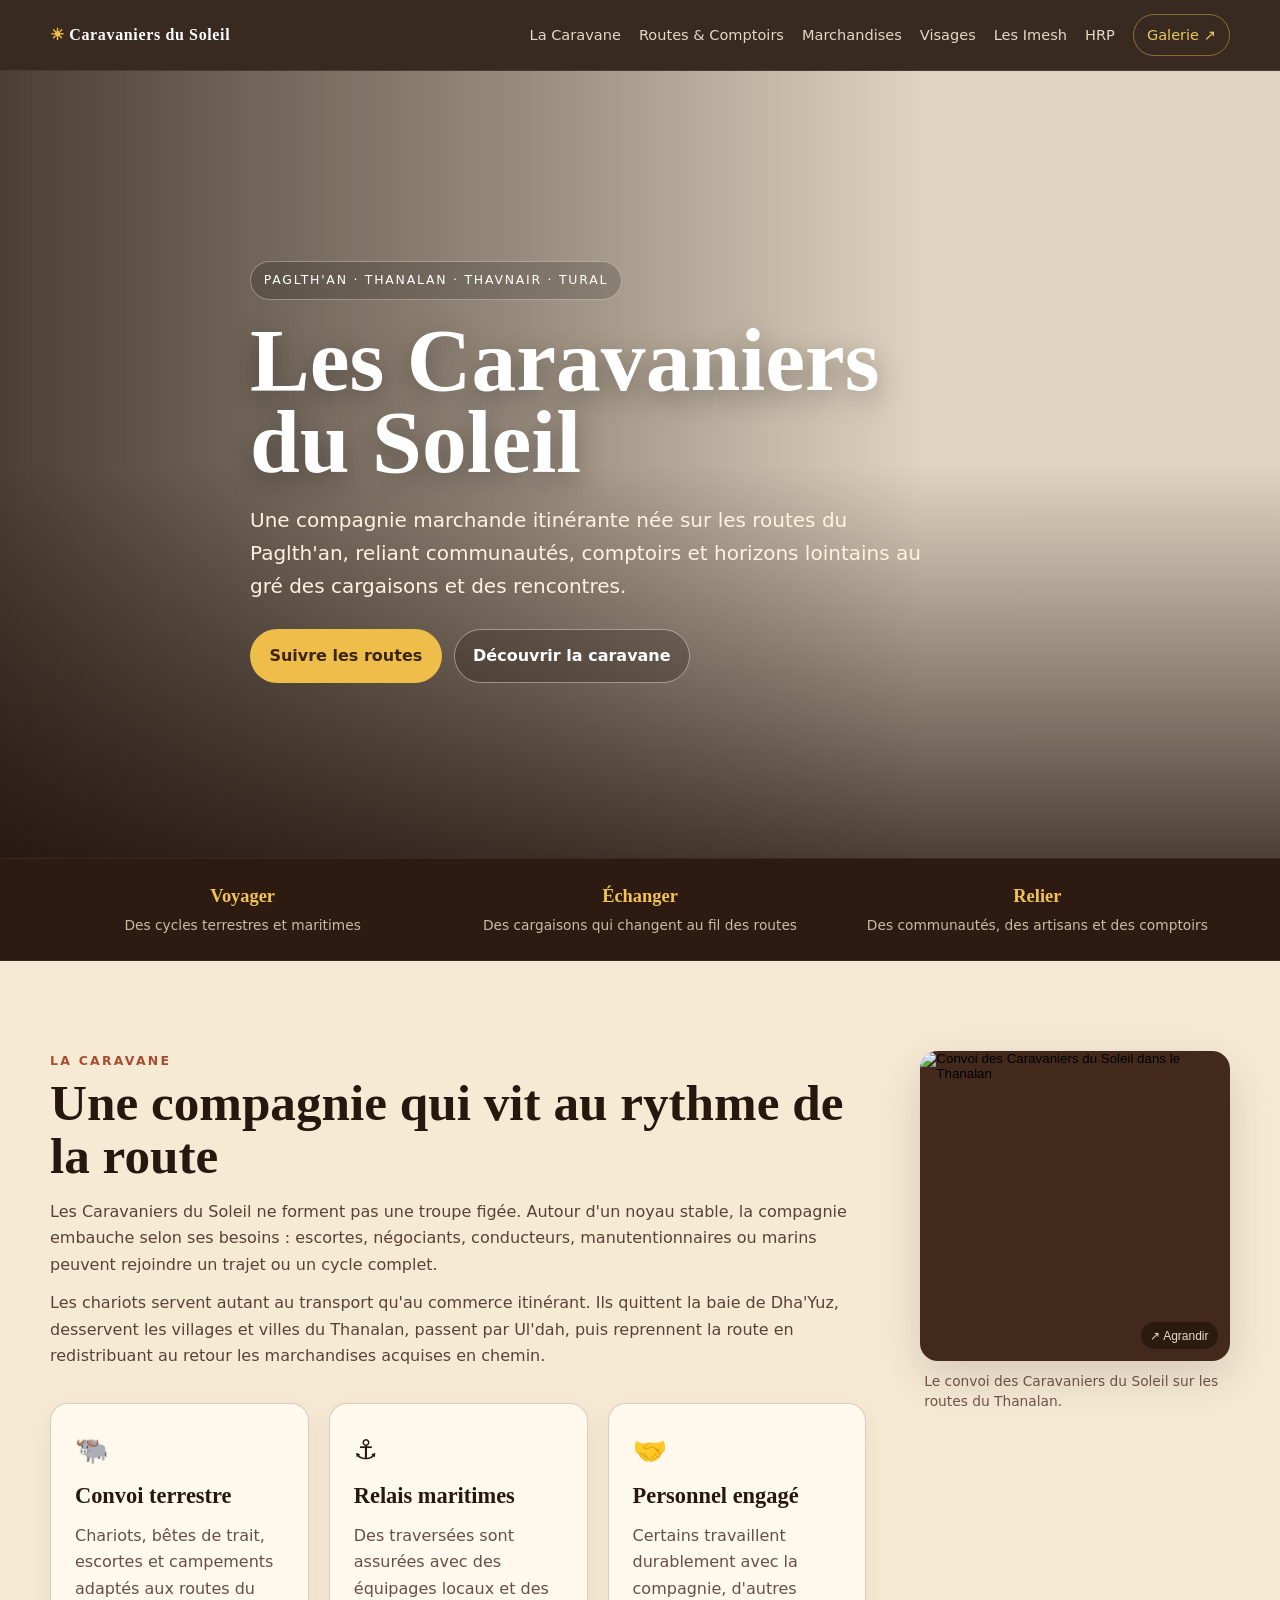
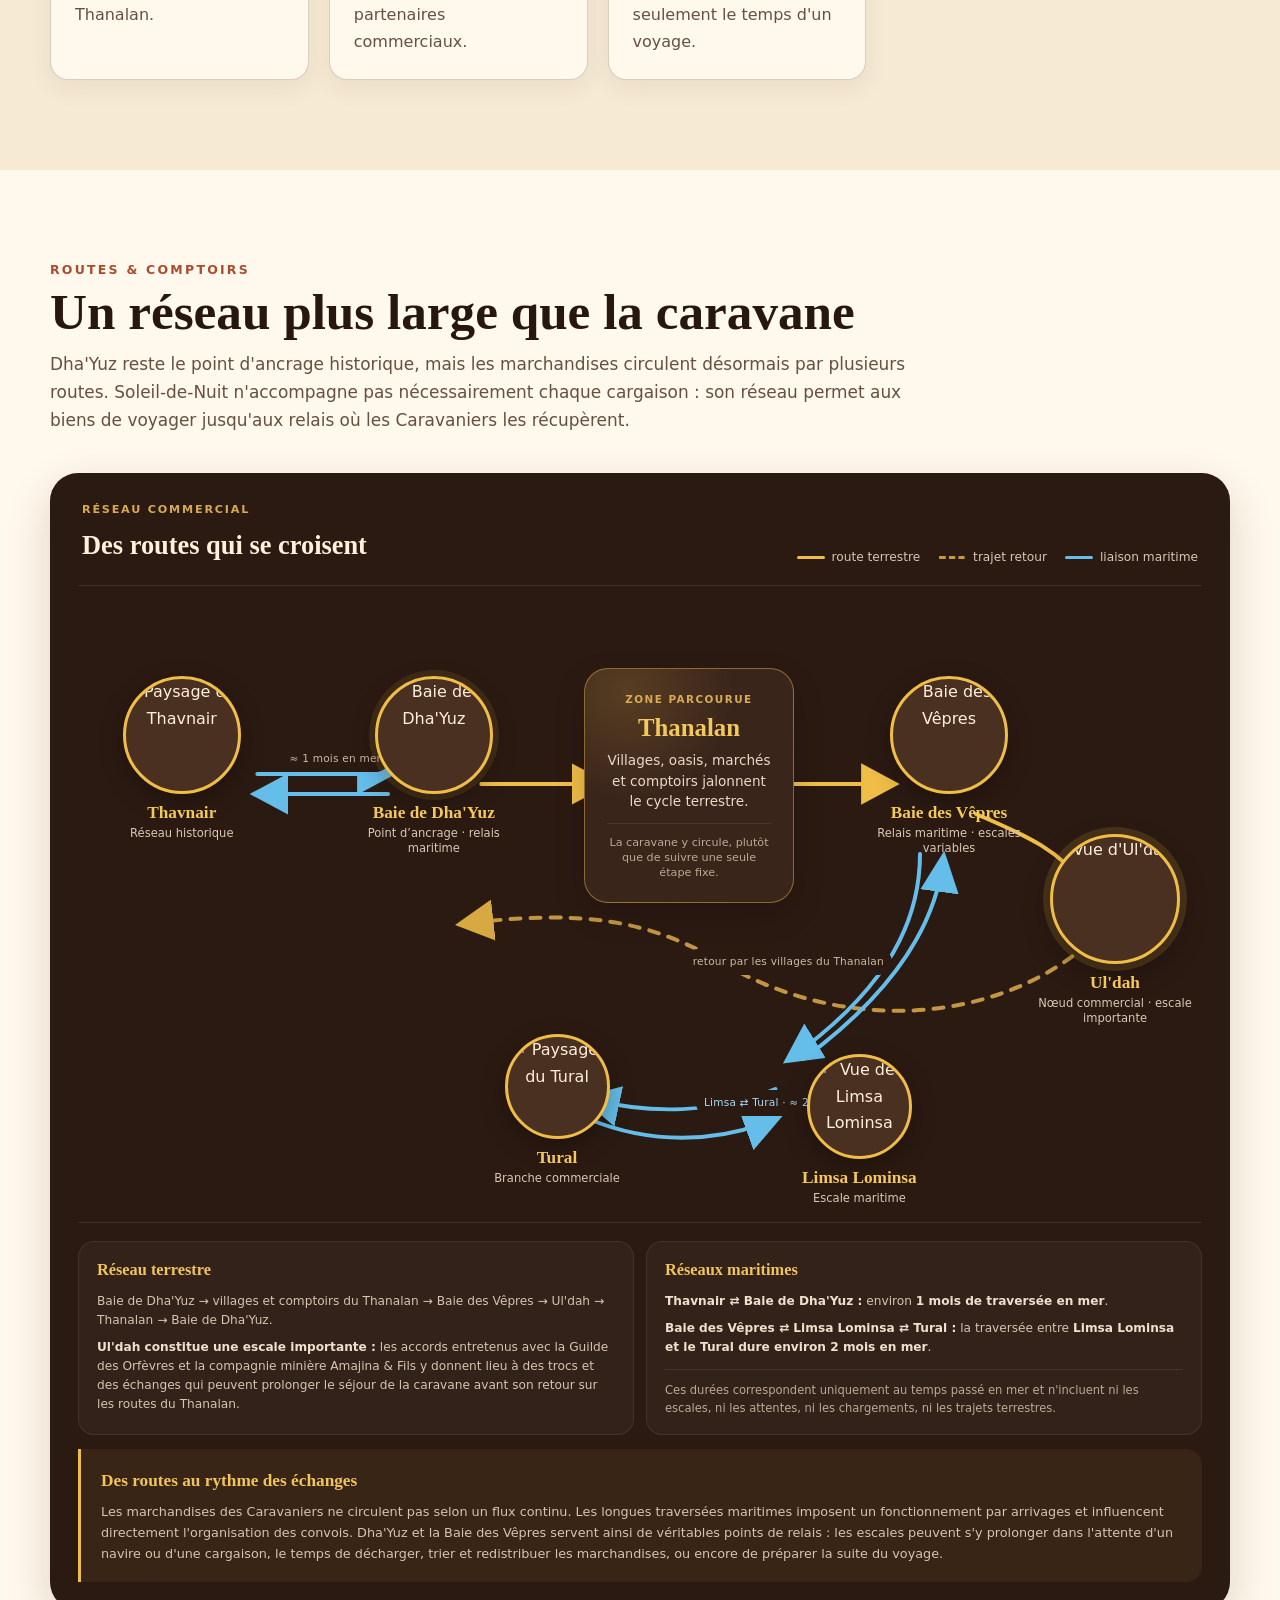
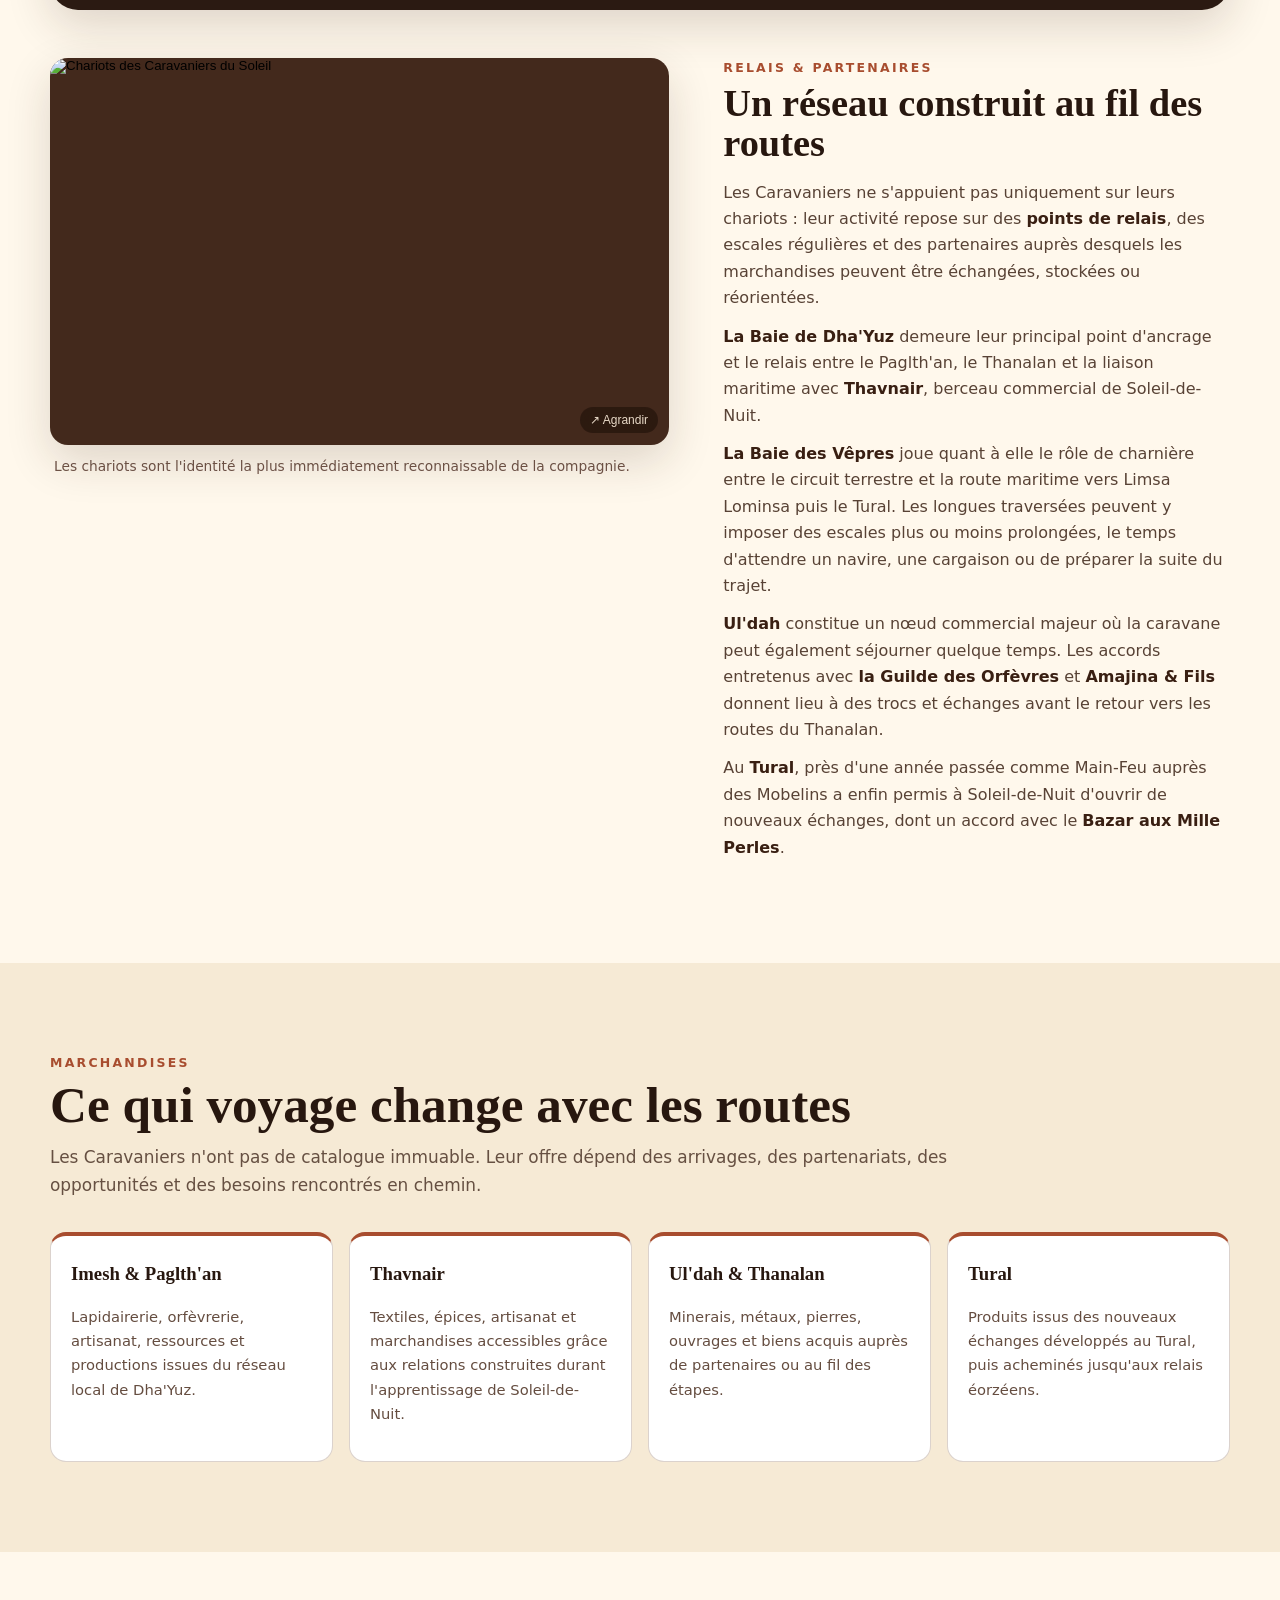
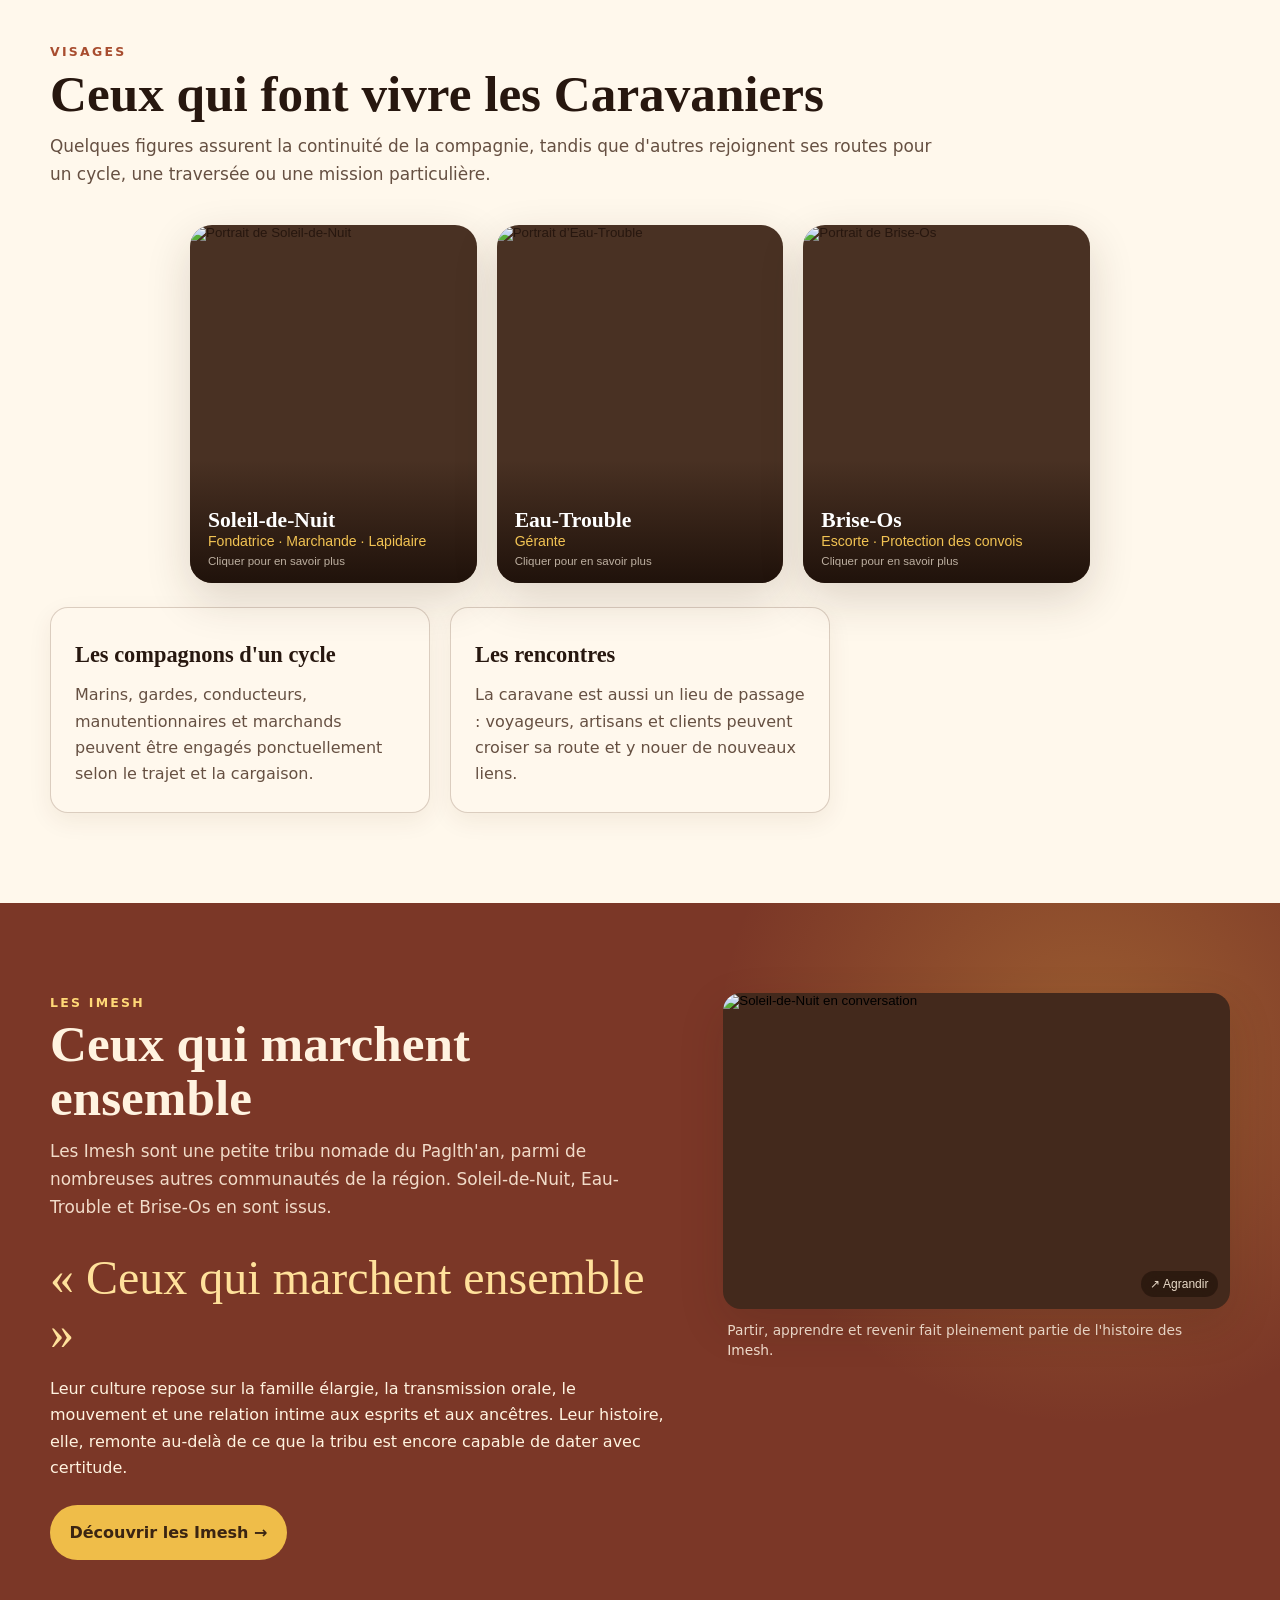
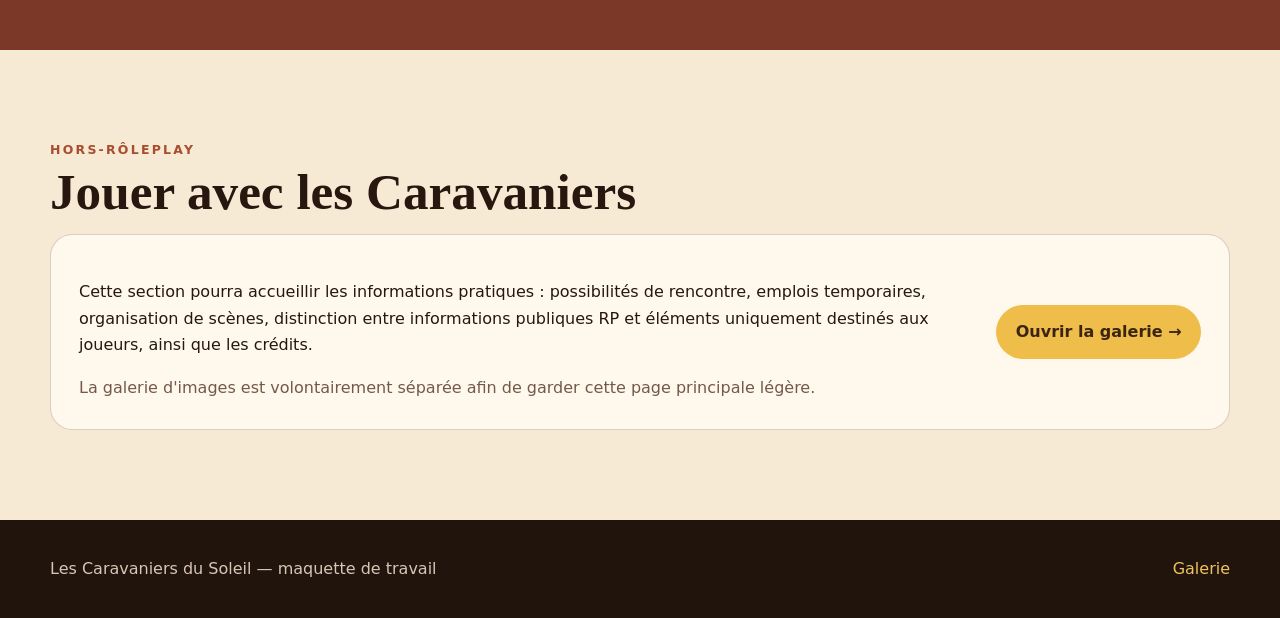
==== index.html @ c4981401 "Add files via upload" ====
<!doctype html>
<html lang="fr">
<head>
  <meta charset="utf-8" />
  <meta name="viewport" content="width=device-width, initial-scale=1" />
  <title>Les Caravaniers du Soleil — Maquette</title>
  <link rel="stylesheet" href="style.css" />
</head>
<body>
<header class="site-header">
  <div class="container nav">
    <a class="brand" href="#accueil"><span>☀</span> Caravaniers du Soleil</a>
    <button class="menu-button" aria-label="Ouvrir le menu">Menu</button>
    <nav class="nav-links">
      <a href="#caravane">La Caravane</a>
      <a href="#routes">Routes & Comptoirs</a>
      <a href="#marchandises">Marchandises</a>
      <a href="#visages">Visages</a>
      <a href="imesh.html">Les Imesh</a>
      <a href="#hrp">HRP</a>
      <a class="gallery-link" href="galerie.html">Galerie ↗</a>
    </nav>
  </div>
</header>

<main>
  <section class="hero" id="accueil">
    <div class="container hero-content">
      <div class="hero-mark">Paglth'an · Thanalan · Thavnair · Tural</div>
      <h1>Les Caravaniers<br>du Soleil</h1>
      <p>Une compagnie marchande itinérante née sur les routes du Paglth'an, reliant communautés, comptoirs et horizons lointains au gré des cargaisons et des rencontres.</p>
      <div class="hero-actions">
        <a class="btn btn-primary" href="#routes">Suivre les routes</a>
        <a class="btn btn-secondary" href="#caravane">Découvrir la caravane</a>
      </div>
    </div>
  </section>

  <div class="sunband">
    <div class="container">
      <div><strong>Voyager</strong><span>Des cycles terrestres et maritimes</span></div>
      <div><strong>Échanger</strong><span>Des cargaisons qui changent au fil des routes</span></div>
      <div><strong>Relier</strong><span>Des communautés, des artisans et des comptoirs</span></div>
    </div>
  </div>

  <section id="caravane">
    <div class="container split">
      <div class="prose">
        <div class="kicker">La Caravane</div>
        <h2 class="section-title">Une compagnie qui vit au rythme de la route</h2>
        <p>Les Caravaniers du Soleil ne forment pas une troupe figée. Autour d'un noyau stable, la compagnie embauche selon ses besoins : escortes, négociants, conducteurs, manutentionnaires ou marins peuvent rejoindre un trajet ou un cycle complet.</p>
        <p>Les chariots servent autant au transport qu'au commerce itinérant. Ils quittent la baie de Dha'Yuz, desservent les villages et villes du Thanalan, passent par Ul'dah, puis reprennent la route en redistribuant au retour les marchandises acquises en chemin.</p>
        <div class="cards">
          <article class="card"><div class="icon">🐃</div><h3>Convoi terrestre</h3><p>Chariots, bêtes de trait, escortes et campements adaptés aux routes du Thanalan.</p></article>
          <article class="card"><div class="icon">⚓</div><h3>Relais maritimes</h3><p>Des traversées sont assurées avec des équipages locaux et des partenaires commerciaux.</p></article>
          <article class="card"><div class="icon">🤝</div><h3>Personnel engagé</h3><p>Certains travaillent durablement avec la compagnie, d'autres seulement le temps d'un voyage.</p></article>
        </div>
      </div>
      <figure class="photo-block square">
        <button class="zoomable-image" type="button" aria-label="Agrandir l’image du convoi des Caravaniers du Soleil">
          <img src="assets/caravane-large.png" alt="Convoi des Caravaniers du Soleil dans le Thanalan" />
          <span class="zoom-hint" aria-hidden="true">↗ Agrandir</span>
        </button>
        <figcaption class="caption-below">Le convoi des Caravaniers du Soleil sur les routes du Thanalan.</figcaption>
      </figure>
    </div>
  </section>

  <section id="routes" class="alt">
    <div class="container">
      <div class="kicker">Routes & Comptoirs</div>
      <h2 class="section-title">Un réseau plus large que la caravane</h2>
      <p class="section-intro">Dha'Yuz reste le point d'ancrage historique, mais les marchandises circulent désormais par plusieurs routes. Soleil-de-Nuit n'accompagne pas nécessairement chaque cargaison : son réseau permet aux biens de voyager jusqu'aux relais où les Caravaniers les récupèrent.</p>

      <div class="route-wrap route-map-wrap">
        <div class="trade-map" aria-label="Réseau des routes commerciales des Caravaniers du Soleil">
          <div class="trade-map-heading">
            <div>
              <span class="trade-map-kicker">Réseau commercial</span>
              <h3>Des routes qui se croisent</h3>
            </div>
            <div class="trade-map-legend" aria-label="Légende">
              <span><i class="legend-line land"></i> route terrestre</span>
              <span><i class="legend-line return"></i> trajet retour</span>
              <span><i class="legend-line sea"></i> liaison maritime</span>
            </div>
          </div>

          <div class="trade-map-canvas">
            <svg class="trade-map-lines" viewBox="0 0 1200 610" preserveAspectRatio="none" aria-hidden="true">
              <defs>
                <marker id="arrow-land" markerWidth="10" markerHeight="10" refX="8" refY="5" orient="auto" markerUnits="strokeWidth">
                  <path d="M0,0 L10,5 L0,10 z" class="marker-land" />
                </marker>
                <marker id="arrow-sea" markerWidth="10" markerHeight="10" refX="8" refY="5" orient="auto" markerUnits="strokeWidth">
                  <path d="M0,0 L10,5 L0,10 z" class="marker-sea" />
                </marker>
              </defs>

              <!-- Thavnair ⇄ Dha'Yuz -->
              <path class="map-line sea" d="M190 170 C245 170, 275 170, 330 170" marker-end="url(#arrow-sea)" />
              <path class="map-line sea" d="M330 190 C275 190, 245 190, 190 190" marker-end="url(#arrow-sea)" />

              <!-- Dha'Yuz → Thanalan → Vesper → Ul'dah -->
              <path class="map-line land" d="M430 180 C480 180, 510 180, 560 180" marker-end="url(#arrow-land)" />
              <path class="map-line land" d="M745 180 C790 180, 825 180, 870 180" marker-end="url(#arrow-land)" />
              <path class="map-line land" d="M960 210 C1010 230, 1050 245, 1080 285" marker-end="url(#arrow-land)" />

              <!-- Retour Ul'dah → Thanalan → Dha'Yuz -->
              <path class="map-line return" d="M1080 340 C980 420, 820 430, 690 360 C610 315, 535 305, 410 320" marker-end="url(#arrow-land)" />

              <!-- Baie des Vêpres ⇄ Limsa ⇄ Tural -->
              <path class="map-line sea" d="M900 250 C900 330, 850 395, 760 455" marker-end="url(#arrow-sea)" />
              <path class="map-line sea" d="M745 485 C680 510, 610 510, 545 495" marker-end="url(#arrow-sea)" />
              <path class="map-line sea" d="M545 515 C610 540, 680 540, 745 515" marker-end="url(#arrow-sea)" />
              <path class="map-line sea" d="M775 455 C855 400, 915 335, 925 255" marker-end="url(#arrow-sea)" />
            </svg>

            <div class="route-label label-thav">≈ 1 mois en mer</div>
            <div class="route-label label-outbound">cycle terrestre</div>
            <div class="route-label label-return">retour par les villages du Thanalan</div>
            <div class="route-label label-sea">Limsa ⇄ Tural · ≈ 2 mois en mer</div>

            <article class="map-node node-thavnair">
              <img src="https://i.imgur.com/QucBGsy.png" alt="Paysage de Thavnair" loading="lazy" />
              <div><strong>Thavnair</strong><small>Réseau historique</small></div>
            </article>

            <article class="map-node node-dhayuz anchor">
              <img src="assets/route-dhayuz.jpg" alt="Baie de Dha'Yuz" loading="lazy" />
              <div><strong>Baie de Dha'Yuz</strong><small>Point d’ancrage · relais maritime</small></div>
            </article>

            <article class="map-region node-thanalan">
              <span class="region-eyebrow">Zone parcourue</span>
              <strong>Thanalan</strong>
              <p>Villages, oasis, marchés et comptoirs jalonnent le cycle terrestre.</p>
              <span class="region-note">La caravane y circule, plutôt que de suivre une seule étape fixe.</span>
            </article>

            <article class="map-node node-vesper">
              <img src="assets/route-vesper-bay.jpg" alt="Baie des Vêpres" loading="lazy" />
              <div><strong>Baie des Vêpres</strong><small>Relais maritime · escales variables</small></div>
            </article>

            <article class="map-node node-uldah hub">
              <img src="assets/route-uldah.png" alt="Vue d'Ul'dah" loading="lazy" />
              <div><strong>Ul'dah</strong><small>Nœud commercial · escale importante</small></div>
            </article>

            <article class="map-node node-limsa compact">
              <img src="https://i.pinimg.com/736x/f0/55/7c/f0557c2589fda384bd1cb36d628edf6f.jpg" alt="Vue de Limsa Lominsa" loading="lazy" />
              <div><strong>Limsa Lominsa</strong><small>Escale maritime</small></div>
            </article>

            <article class="map-node node-tural compact">
              <img src="assets/route-tural.png" alt="Paysage du Tural" loading="lazy" />
              <div><strong>Tural</strong><small>Branche commerciale</small></div>
            </article>
          </div>

          <div class="trade-map-summary">
            <div class="route-summary-card">
              <strong>Réseau terrestre</strong>
              <p>Baie de Dha'Yuz → villages et comptoirs du Thanalan → Baie des Vêpres → Ul'dah → Thanalan → Baie de Dha'Yuz.</p>
              <p><b>Ul'dah constitue une escale importante :</b> les accords entretenus avec la Guilde des Orfèvres et la compagnie minière Amajina &amp; Fils y donnent lieu à des trocs et des échanges qui peuvent prolonger le séjour de la caravane avant son retour sur les routes du Thanalan.</p>
            </div>
            <div class="route-summary-card">
              <strong>Réseaux maritimes</strong>
              <p><b>Thavnair ⇄ Baie de Dha'Yuz :</b> environ <b>1 mois de traversée en mer</b>.</p>
              <p><b>Baie des Vêpres ⇄ Limsa Lominsa ⇄ Tural :</b> la traversée entre <b>Limsa Lominsa et le Tural dure environ 2 mois en mer</b>.</p>
              <p class="route-duration-note">Ces durées correspondent uniquement au temps passé en mer et n'incluent ni les escales, ni les attentes, ni les chargements, ni les trajets terrestres.</p>
            </div>
          </div>

          <aside class="trade-flow-note">
            <strong>Des routes au rythme des échanges</strong>
            <p>Les marchandises des Caravaniers ne circulent pas selon un flux continu. Les longues traversées maritimes imposent un fonctionnement par arrivages et influencent directement l'organisation des convois. Dha'Yuz et la Baie des Vêpres servent ainsi de véritables points de relais : les escales peuvent s'y prolonger dans l'attente d'un navire ou d'une cargaison, le temps de décharger, trier et redistribuer les marchandises, ou encore de préparer la suite du voyage.</p>
          </aside>
        </div>
      </div>

      <div class="split" style="margin-top:48px">
        <figure class="photo-block wide">
          <button class="zoomable-image" type="button" aria-label="Agrandir l’image des chariots des Caravaniers du Soleil">
            <img src="assets/caravane-detail.png" alt="Chariots des Caravaniers du Soleil" />
            <span class="zoom-hint" aria-hidden="true">↗ Agrandir</span>
          </button>
          <figcaption class="caption-below">Les chariots sont l'identité la plus immédiatement reconnaissable de la compagnie.</figcaption>
        </figure>
        <div class="prose">
          <div class="kicker">Relais & partenaires</div>
          <h3 class="section-title" style="font-size:2.4rem">Un réseau construit au fil des routes</h3>
          <p>Les Caravaniers ne s'appuient pas uniquement sur leurs chariots : leur activité repose sur des <strong>points de relais</strong>, des escales régulières et des partenaires auprès desquels les marchandises peuvent être échangées, stockées ou réorientées.</p>
          <p><strong>La Baie de Dha'Yuz</strong> demeure leur principal point d'ancrage et le relais entre le Paglth'an, le Thanalan et la liaison maritime avec <strong>Thavnair</strong>, berceau commercial de Soleil-de-Nuit.</p>
          <p><strong>La Baie des Vêpres</strong> joue quant à elle le rôle de charnière entre le circuit terrestre et la route maritime vers Limsa Lominsa puis le Tural. Les longues traversées peuvent y imposer des escales plus ou moins prolongées, le temps d'attendre un navire, une cargaison ou de préparer la suite du trajet.</p>
          <p><strong>Ul'dah</strong> constitue un nœud commercial majeur où la caravane peut également séjourner quelque temps. Les accords entretenus avec <strong>la Guilde des Orfèvres</strong> et <strong>Amajina & Fils</strong> donnent lieu à des trocs et échanges avant le retour vers les routes du Thanalan.</p>
          <p>Au <strong>Tural</strong>, près d'une année passée comme Main-Feu auprès des Mobelins a enfin permis à Soleil-de-Nuit d'ouvrir de nouveaux échanges, dont un accord avec le <strong>Bazar aux Mille Perles</strong>.</p>
        </div>
      </div>
    </div>
  </section>

  <section id="marchandises">
    <div class="container">
      <div class="kicker">Marchandises</div>
      <h2 class="section-title">Ce qui voyage change avec les routes</h2>
      <p class="section-intro">Les Caravaniers n'ont pas de catalogue immuable. Leur offre dépend des arrivages, des partenariats, des opportunités et des besoins rencontrés en chemin.</p>
      <div class="goods">
        <article class="good"><h3>Imesh & Paglth'an</h3><p>Lapidairerie, orfèvrerie, artisanat, ressources et productions issues du réseau local de Dha'Yuz.</p></article>
        <article class="good"><h3>Thavnair</h3><p>Textiles, épices, artisanat et marchandises accessibles grâce aux relations construites durant l'apprentissage de Soleil-de-Nuit.</p></article>
        <article class="good"><h3>Ul'dah & Thanalan</h3><p>Minerais, métaux, pierres, ouvrages et biens acquis auprès de partenaires ou au fil des étapes.</p></article>
        <article class="good"><h3>Tural</h3><p>Produits issus des nouveaux échanges développés au Tural, puis acheminés jusqu'aux relais éorzéens.</p></article>
      </div>
    </div>
  </section>

  <section id="visages" class="alt">
    <div class="container">
      <div class="kicker">Visages</div>
      <h2 class="section-title">Ceux qui font vivre les Caravaniers</h2>
      <p class="section-intro">Quelques figures assurent la continuité de la compagnie, tandis que d'autres rejoignent ses routes pour un cycle, une traversée ou une mission particulière.</p>
      <div class="faces">
        <button class="face face-soleil" type="button" data-face-title="Soleil-de-Nuit" data-face-role="Fondatrice · Marchande · Lapidaire" data-face-description="Fondatrice des Caravaniers du Soleil, Soleil-de-Nuit entretient les principaux réseaux commerciaux de la compagnie et négocie ses accords. Formée au commerce auprès d’un marchand thavnairois, elle a progressivement développé des liens à Thavnair, Ul'dah puis au Tural.||Si elle demeure le principal visage des Caravaniers, le fonctionnement de la compagnie lui permet aujourd’hui de ne pas accompagner personnellement chaque cargaison."><img src="assets/portrait-soleil.png" alt="Portrait de Soleil-de-Nuit" /><div class="face-info"><h3>Soleil-de-Nuit</h3><span>Fondatrice · Marchande · Lapidaire</span><small>Cliquer pour en savoir plus</small></div></button>
        <button class="face face-eau-trouble" type="button" data-face-title="Eau-Trouble" data-face-role="Gérante" data-face-description="Proche de Soleil-de-Nuit et membre des Imesh, Eau-Trouble l’épaule dans la gestion des Caravaniers du Soleil. Elle assure notamment la continuité des activités lorsque la fondatrice voyage, négocie ailleurs ou demeure longtemps éloignée de la compagnie.||Son expérience de sourcière constitue également un savoir précieux pour une caravane amenée à traverser régulièrement des régions arides."><img src="assets/portrait-eau-trouble.png" alt="Portrait d’Eau-Trouble" /><div class="face-info"><h3>Eau-Trouble</h3><span>Gérante</span><small>Cliquer pour en savoir plus</small></div></button>
        <button class="face face-brise-os" type="button" data-face-title="Brise-Os" data-face-role="Escorte · Protection des convois" data-face-description="Guerrier imesh expérimenté et cousin de Soleil-de-Nuit, Brise-Os assure ponctuellement la protection des convois terrestres. Combattant spécialisé dans le pugilat, il veille aussi bien sur les voyageurs que sur les marchandises lorsque sa présence est requise.||Une fonction qui lui permet désormais de mettre son expérience au service des Caravaniers et de ceux auxquels il est attaché."><img src="assets/portrait-brise-os.png" alt="Portrait de Brise-Os" /><div class="face-info"><h3>Brise-Os</h3><span>Escorte · Protection des convois</span><small>Cliquer pour en savoir plus</small></div></button>
      </div>
      <div class="cards" style="margin-top:24px">
        <article class="card"><h3>Les compagnons d'un cycle</h3><p>Marins, gardes, conducteurs, manutentionnaires et marchands peuvent être engagés ponctuellement selon le trajet et la cargaison.</p></article>
        <article class="card"><h3>Les rencontres</h3><p>La caravane est aussi un lieu de passage : voyageurs, artisans et clients peuvent croiser sa route et y nouer de nouveaux liens.</p></article>
      </div>
    </div>
  </section>

  <section id="imesh" class="imesh-band imesh-teaser">
    <div class="container split" style="position:relative;z-index:1">
      <div>
        <div class="kicker" style="color:#ffd877">Les Imesh</div>
        <h2 class="section-title">Ceux qui marchent ensemble</h2>
        <p class="section-intro">Les Imesh sont une petite tribu nomade du Paglth'an, parmi de nombreuses autres communautés de la région. Soleil-de-Nuit, Eau-Trouble et Brise-Os en sont issus.</p>
        <p class="imesh-quote">« Ceux qui marchent ensemble »</p>
        <p>Leur culture repose sur la famille élargie, la transmission orale, le mouvement et une relation intime aux esprits et aux ancêtres. Leur histoire, elle, remonte au-delà de ce que la tribu est encore capable de dater avec certitude.</p>
        <div class="hero-actions" style="margin-top:24px">
          <a class="btn btn-primary" href="imesh.html">Découvrir les Imesh →</a>
        </div>
      </div>
      <figure class="photo-block wide imesh-preview">
        <button class="zoomable-image" type="button" aria-label="Agrandir l’image de Soleil-de-Nuit">
          <img src="assets/soleil-duo.png" alt="Soleil-de-Nuit en conversation" />
          <span class="zoom-hint" aria-hidden="true">↗ Agrandir</span>
        </button>
        <figcaption class="caption-below imesh-caption">Partir, apprendre et revenir fait pleinement partie de l'histoire des Imesh.</figcaption>
      </figure>
    </div>
  </section>

  <section id="hrp">
    <div class="container">
      <div class="kicker">Hors-Rôleplay</div>
      <h2 class="section-title">Jouer avec les Caravaniers</h2>
      <div class="hrp-box">
        <div>
          <p>Cette section pourra accueillir les informations pratiques : possibilités de rencontre, emplois temporaires, organisation de scènes, distinction entre informations publiques RP et éléments uniquement destinés aux joueurs, ainsi que les crédits.</p>
          <p style="margin-bottom:0;color:#74594a">La galerie d'images est volontairement séparée afin de garder cette page principale légère.</p>
        </div>
        <a class="btn btn-primary" href="galerie.html">Ouvrir la galerie →</a>
      </div>
    </div>
  </section>
</main>

<div class="lightbox site-lightbox" aria-hidden="true">
  <button class="lightbox-close" type="button" aria-label="Fermer">×</button>
  <div class="lightbox-inner">
    <img src="" alt="" />
    <div class="lightbox-caption"></div>
  </div>
</div>

<div class="portrait-modal" aria-hidden="true" role="dialog" aria-modal="true" aria-labelledby="portrait-modal-title">
  <div class="portrait-modal-card">
    <button class="portrait-modal-close" type="button" aria-label="Fermer">×</button>
    <div class="kicker">Visage des Caravaniers</div>
    <h2 id="portrait-modal-title"></h2>
    <div class="portrait-modal-role"></div>
    <p class="portrait-modal-description"></p>
  </div>
</div>

<footer class="footer">
  <div class="container"><span>Les Caravaniers du Soleil — maquette de travail</span><a href="galerie.html">Galerie</a></div>
</footer>
<script src="script.js"></script>
</body>
</html>
---- style.css ----
:root{
  --ink:#27170f;
  --paper:#f6ead5;
  --paper-2:#fff8ec;
  --sand:#d99a4e;
  --sun:#e8b33f;
  --terracotta:#a84d2f;
  --wine:#6f261f;
  --turquoise:#3f8d8c;
  --night:#1f2933;
  --line:rgba(90,52,28,.22);
  --shadow:0 16px 45px rgba(52,29,16,.16);
  --radius:22px;
}
*{box-sizing:border-box}
html{scroll-behavior:smooth}
body{margin:0;background:var(--paper);color:var(--ink);font-family:Inter,system-ui,-apple-system,BlinkMacSystemFont,"Segoe UI",sans-serif;line-height:1.65}
a{color:inherit}
img{max-width:100%;display:block}
.container{width:min(1180px,calc(100% - 40px));margin:auto}
.kicker{font-size:.78rem;letter-spacing:.18em;text-transform:uppercase;font-weight:800;color:var(--terracotta)}
.section-title{font-family:Georgia,"Times New Roman",serif;font-size:clamp(2rem,4vw,3.7rem);line-height:1.05;margin:.25rem 0 1rem}
.section-intro{max-width:760px;font-size:1.06rem;color:#60483a}

.site-header{position:sticky;top:0;z-index:50;background:rgba(36,22,14,.9);backdrop-filter:blur(14px);border-bottom:1px solid rgba(255,255,255,.08)}
.nav{display:flex;align-items:center;gap:24px;min-height:70px}
.brand{text-decoration:none;color:#fff;font-family:Georgia,serif;font-weight:700;letter-spacing:.04em;white-space:nowrap}
.brand span{color:#f0bf49}
.nav-links{margin-left:auto;display:flex;gap:18px;align-items:center;flex-wrap:wrap}
.nav-links a{text-decoration:none;color:#f8ead5;font-size:.91rem;opacity:.9}
.nav-links a:hover{color:#f3c956}
.nav-links .gallery-link{padding:.52rem .82rem;border:1px solid rgba(240,191,73,.5);border-radius:999px;color:#ffd76b}
.menu-button{display:none;margin-left:auto;background:none;border:1px solid rgba(255,255,255,.25);color:white;border-radius:10px;padding:.45rem .7rem}

.hero{min-height:82vh;display:grid;align-items:end;position:relative;background:url('assets/hero-paglthan.png') center/cover no-repeat;color:white}
.hero::before{content:"";position:absolute;inset:0;background:linear-gradient(90deg,rgba(27,14,8,.78) 0%,rgba(27,14,8,.42) 42%,rgba(27,14,8,.10) 72%),linear-gradient(0deg,rgba(27,14,8,.75) 0%,transparent 50%)}
.hero-content{position:relative;padding:100px 0 85px;max-width:780px}
.hero-mark{display:inline-flex;align-items:center;gap:.6rem;padding:.5rem .8rem;border:1px solid rgba(255,255,255,.35);border-radius:999px;background:rgba(0,0,0,.18);font-size:.78rem;letter-spacing:.14em;text-transform:uppercase}
.hero h1{font-family:Georgia,"Times New Roman",serif;font-size:clamp(3rem,7vw,6.6rem);line-height:.92;margin:1.2rem 0 1rem;text-shadow:0 8px 28px rgba(0,0,0,.35)}
.hero p{font-size:clamp(1rem,2vw,1.25rem);max-width:700px;color:#fff3df}
.hero-actions{display:flex;gap:12px;flex-wrap:wrap;margin-top:26px}
.btn{display:inline-flex;align-items:center;justify-content:center;text-decoration:none;border-radius:999px;padding:.82rem 1.15rem;font-weight:750;border:1px solid transparent}
.btn-primary{background:#efbd49;color:#3b2512}
.btn-secondary{border-color:rgba(255,255,255,.42);color:white;background:rgba(30,18,12,.25)}

.sunband{background:#2d1b11;color:#f7e7ce;padding:22px 0;border-top:1px solid rgba(255,255,255,.06);border-bottom:1px solid rgba(255,255,255,.06)}
.sunband .container{display:grid;grid-template-columns:repeat(3,1fr);gap:12px;text-align:center}
.sunband strong{display:block;color:#f2c353;font-family:Georgia,serif;font-size:1.15rem}
.sunband span{font-size:.86rem;opacity:.78}

section{padding:90px 0}
.alt{background:var(--paper-2)}
.split{display:grid;grid-template-columns:1.1fr .9fr;gap:54px;align-items:center}
.photo-card{border-radius:var(--radius);overflow:hidden;box-shadow:var(--shadow);position:relative;background:#43291c}
.photo-card img{width:100%;height:100%;object-fit:cover}
.photo-card.tall{aspect-ratio:4/3}
.photo-card.wide{aspect-ratio:16/10}
.caption{position:absolute;left:18px;right:18px;bottom:16px;padding:.75rem .9rem;border-radius:14px;background:rgba(35,20,12,.78);backdrop-filter:blur(8px);color:#fff1dc;font-size:.86rem}
.prose p{margin:.75rem 0;color:#584235}
.prose strong{color:#391f12}

.cards{display:grid;grid-template-columns:repeat(3,1fr);gap:20px;margin-top:34px}
.card{background:#fff8ed;border:1px solid var(--line);border-radius:18px;padding:24px;box-shadow:0 8px 25px rgba(80,44,20,.07)}
.card h3{font-family:Georgia,serif;margin:.3rem 0 .5rem;font-size:1.4rem}
.card .icon{font-size:1.7rem}
.card p{color:#665042;margin:0}

.route-wrap{margin-top:38px;background:#2b1a12;color:#fff0d9;border-radius:28px;padding:34px;box-shadow:var(--shadow)}
.route-network{display:grid;grid-template-columns:minmax(150px,.9fr) 68px minmax(170px,1fr) 82px minmax(210px,1.25fr) 72px minmax(170px,1fr);grid-template-areas:"thavnair linkthavnair dhayuz linkthanalan thanalan . ." ". . . . vesper vesperlink uldah" ". . return return return return return" "sea sea sea sea sea sea sea";gap:18px 12px;align-items:center}
.network-thavnair{grid-area:thavnair}.network-link-thavnair{grid-area:linkthavnair}.network-dhayuz{grid-area:dhayuz}.network-link-into-thanalan{grid-area:linkthanalan}.network-region{grid-area:thanalan}.network-vesper{grid-area:vesper;position:relative}.network-vesper::before{content:"↓";position:absolute;left:50%;top:-23px;transform:translateX(-50%);color:#f0bd47;font-size:1.45rem}.network-link-vesper-uldah{grid-area:vesperlink}.network-uldah{grid-area:uldah}.network-return{grid-area:return}.network-sea-branch{grid-area:sea}
.network-node{background:linear-gradient(180deg,rgba(255,255,255,.08),rgba(255,255,255,.025));border:1px solid rgba(255,255,255,.13);border-radius:18px;padding:18px;text-align:center;min-height:284px;display:flex;flex-direction:column;align-items:center}
.network-node-anchor{box-shadow:inset 0 0 0 1px rgba(240,189,71,.24)}
.network-node-hub{box-shadow:inset 0 0 0 1px rgba(240,189,71,.48),0 8px 24px rgba(0,0,0,.12)}
.route-thumb{display:block;width:112px;height:112px;margin:0 auto 16px;border-radius:50%;object-fit:cover;border:2px solid #f0bd47;box-shadow:0 8px 24px rgba(0,0,0,.22)}
.route-thumb-thavnair{object-position:50% 50%}.route-thumb-dhayuz{object-position:50% 50%}.route-thumb-uldah{object-position:42% 46%}.route-thumb-vesper{object-position:56% 45%}.route-thumb-tural{object-position:50% 48%}
.network-node strong,.network-stop strong,.network-region strong{display:block;color:#f4c95b;font-family:Georgia,serif;font-size:1.22rem;margin-bottom:.45rem}
.network-node small,.network-stop small{display:block;color:#e8d8c6;line-height:1.55}
.network-link{text-align:center;color:#f0bd47}.network-link span{display:block;font-size:2rem;line-height:1}.network-link small{display:block;margin-top:7px;color:#cdb9a3;font-size:.72rem;line-height:1.25}
.network-region{min-height:284px;border:1px solid rgba(240,189,71,.35);border-radius:20px;padding:24px;background:radial-gradient(circle at 30% 25%,rgba(240,189,71,.13),transparent 45%),rgba(255,255,255,.035);display:flex;flex-direction:column;justify-content:space-between}
.network-region-kicker{font-size:.7rem;letter-spacing:.16em;text-transform:uppercase;color:#d6aa55;font-weight:800}.network-region strong{font-size:1.6rem;margin-top:8px}.network-region p{margin:.45rem 0 0;color:#ead9c6;line-height:1.6}.network-region-path{margin-top:20px;padding-top:15px;border-top:1px solid rgba(255,255,255,.1);display:flex;align-items:center;justify-content:space-between;color:#d7c0a5;font-size:.82rem}.network-region-path b{color:#f0bd47;font-size:1.5rem}
.network-link-vesper-uldah{position:relative}
.network-return{border-top:1px solid rgba(255,255,255,.1);padding:16px 18px 0;display:flex;justify-content:flex-end;align-items:center;gap:14px;text-align:right}.network-return-arrow{font-size:1.9rem;color:#f0bd47}.network-return strong{display:block;color:#f4c95b;font-family:Georgia,serif}.network-return small{color:#d9c4ae}
.network-sea-branch{margin-top:6px;border-top:1px solid rgba(255,255,255,.12);padding-top:22px}.sea-branch-title{font-family:Georgia,serif;color:#f4c95b;margin-bottom:14px}.sea-branch-flow{display:grid;grid-template-columns:minmax(180px,.8fr) 64px minmax(145px,.65fr) 64px minmax(160px,.7fr);align-items:center;gap:10px}.network-node-compact{min-height:0;padding:16px;display:grid;grid-template-columns:82px 1fr;text-align:left;column-gap:15px;align-items:center}.network-node-compact .route-thumb{width:82px;height:82px;margin:0;grid-row:1/3}.network-node-compact strong,.network-node-compact small{grid-column:2}.network-stop{border:1px solid rgba(255,255,255,.13);border-radius:16px;padding:18px;text-align:center;background:rgba(255,255,255,.035)}.network-stop strong{font-size:1.05rem}.network-link-sea span{color:#64bce9}.network-sea-return{text-align:center;color:#64bce9}.network-sea-return span{display:block;font-size:1.8rem;line-height:1}.network-sea-return small{display:block;color:#c9dbe4;margin-top:6px}
.route-legend{display:flex;flex-wrap:wrap;gap:16px 28px;margin-top:24px;padding-top:18px;border-top:1px solid rgba(255,255,255,.1);color:#cfbaa4;font-size:.82rem}.route-legend b{color:#f0bd47;margin-right:7px;font-size:1.05rem}

.goods{display:grid;grid-template-columns:repeat(4,1fr);gap:16px;margin-top:32px}
.goods .good{border-top:4px solid var(--terracotta);background:#fff;border-radius:16px;padding:20px;border-left:1px solid var(--line);border-right:1px solid var(--line);border-bottom:1px solid var(--line)}
.good h3{font-family:Georgia,serif;margin:.2rem 0 .6rem}
.good p{font-size:.92rem;color:#654d40}

.faces{display:grid;grid-template-columns:1.15fr .85fr .85fr;gap:18px;margin-top:36px}
.face{min-height:390px;border-radius:22px;overflow:hidden;position:relative;background:#493123;box-shadow:var(--shadow)}
.face img{width:100%;height:100%;object-fit:cover}
.face.placeholder{display:grid;place-items:end;background:linear-gradient(145deg,#8e4b33,#2c1b13);padding:24px;color:white}
.face-info{position:absolute;inset:auto 0 0;padding:60px 22px 20px;background:linear-gradient(transparent,rgba(29,16,9,.94));color:white}
.face-info h3{font-family:Georgia,serif;font-size:1.6rem;margin:0}
.face-info span{color:#f2c353;font-size:.88rem}

.imesh-band{background:#7b3727;color:#fff3e0;position:relative;overflow:hidden}
.imesh-band::after{content:"";position:absolute;inset:0;background:radial-gradient(circle at 85% 20%,rgba(238,190,73,.28),transparent 30%);pointer-events:none}
.imesh-band .section-intro{color:#f1dbc9}
.imesh-quote{font-family:Georgia,serif;font-size:clamp(1.7rem,4vw,3rem);line-height:1.15;margin:28px 0 8px;color:#ffe19b}

.hrp-box{border:1px solid var(--line);border-radius:22px;padding:28px;background:#fff8ed;display:grid;grid-template-columns:1fr auto;gap:20px;align-items:center}

.footer{background:#21140d;color:#d8c6b6;padding:36px 0}
.footer .container{display:flex;justify-content:space-between;gap:20px;align-items:center}
.footer a{color:#f1c45b;text-decoration:none}

/* gallery */
.gallery-hero{padding:88px 0 48px;background:linear-gradient(120deg,#3b2115,#7a3a29);color:#fff}
.gallery-hero p{color:#f3dfcd;max-width:700px}
.gallery-grid{columns:3 320px;column-gap:18px;padding:50px 0 90px}
.gallery-item{break-inside:avoid;margin:0 0 18px;background:#fff;border-radius:16px;overflow:hidden;border:1px solid var(--line);box-shadow:0 8px 24px rgba(55,30,18,.08);cursor:zoom-in}
.gallery-item img{width:100%;height:auto}
.gallery-item figcaption{padding:13px 15px;color:#5d4538;font-size:.9rem}
.gallery-item figcaption strong{display:block;color:#2d1b11;font-family:Georgia,serif;font-size:1rem}
.lightbox{position:fixed;inset:0;background:rgba(10,6,4,.92);display:none;align-items:center;justify-content:center;z-index:100;padding:30px}
.lightbox.open{display:flex}
.lightbox-inner{max-width:min(1300px,96vw);max-height:92vh;display:grid;gap:12px}
.lightbox img{max-width:100%;max-height:82vh;margin:auto;border-radius:10px}
.lightbox-caption{color:#f5e4d0;text-align:center}
.lightbox-close{position:fixed;right:22px;top:18px;border:0;background:rgba(255,255,255,.1);color:white;border-radius:999px;width:44px;height:44px;font-size:1.35rem;cursor:pointer}

@media(max-width:900px){
  .menu-button{display:block}
  .nav-links{display:none;position:absolute;left:20px;right:20px;top:64px;background:#2b1a12;border:1px solid rgba(255,255,255,.12);border-radius:16px;padding:16px;box-shadow:var(--shadow)}
  .nav-links.open{display:grid}
  .split{grid-template-columns:1fr}
  .cards{grid-template-columns:1fr}
  .goods{grid-template-columns:1fr 1fr}
  .faces{grid-template-columns:1fr}
  .route-network{display:flex;flex-direction:column;align-items:stretch;gap:14px}
  .network-link{padding:2px 0}.network-link span{font-size:1.65rem}
  .network-link-thavnair span{transform:rotate(90deg)}
  .network-link-thavnair small{display:none}
  .network-link-into-thanalan span,.network-link-vesper-uldah span{transform:rotate(90deg)}
  .network-link-into-thanalan small,.network-link-vesper-uldah small{margin-top:3px}
  .network-vesper::before{position:static;display:block;transform:none;text-align:center;margin-bottom:-4px}
  .network-node{min-height:0}
  .route-thumb{width:104px;height:104px}
  .network-return{text-align:left;justify-content:flex-start;border-top:1px solid rgba(255,255,255,.1);padding:16px 0 0}
  .network-return-arrow{transform:rotate(45deg)}
  .sea-branch-flow{grid-template-columns:1fr;gap:12px}
  .network-link-sea span{transform:rotate(90deg);display:inline-block}
  .network-node-compact{grid-template-columns:84px 1fr}
  .sunband .container{grid-template-columns:1fr}
  .hrp-box{grid-template-columns:1fr}
}
@media(max-width:600px){
  .container{width:min(100% - 24px,1180px)}
  section{padding:66px 0}
  .hero{min-height:74vh}
  .hero h1{font-size:3.1rem}
  .goods{grid-template-columns:1fr}
  .footer .container{flex-direction:column;align-items:flex-start}
}

/* clickable site imagery */
#caravane .split{grid-template-columns:minmax(0,1.45fr) minmax(260px,.55fr);align-items:start}
.photo-block{margin:0;align-self:start}
.photo-block.square{max-width:380px;justify-self:end;width:100%}
.photo-block.wide{width:100%}
.zoomable-image{position:relative;display:block;width:100%;padding:0;border:0;background:#43291c;border-radius:18px;overflow:hidden;box-shadow:var(--shadow);cursor:zoom-in;text-align:left}
.photo-block.square .zoomable-image{aspect-ratio:1/1}
.photo-block.wide .zoomable-image{aspect-ratio:16/10}
.zoomable-image img{width:100%;height:100%;object-fit:cover;transition:transform .25s ease}
.zoomable-image:hover img{transform:scale(1.025)}
.zoom-hint{position:absolute;right:12px;bottom:12px;padding:.38rem .6rem;border-radius:999px;background:rgba(35,20,12,.78);color:#fff3df;font-size:.75rem;backdrop-filter:blur(8px);opacity:.88}
.caption-below{padding:.72rem .25rem 0;color:#705448;font-size:.86rem;line-height:1.45}

/* compact portrait cards */
.faces{grid-template-columns:repeat(3,minmax(0,1fr));max-width:900px;margin:36px auto 0;gap:20px}
.face{appearance:none;border:0;padding:0;text-align:left;min-height:0;aspect-ratio:4/5;cursor:pointer;color:inherit}
.face:focus-visible{outline:3px solid var(--sun);outline-offset:4px}
.face img{transition:transform .25s ease}
.face-brise-os img{object-position:50% 16%}
.face:hover img{transform:scale(1.025)}
.face-info{padding:48px 18px 16px}
.face-info h3{font-size:1.35rem}
.face-info small{display:block;margin-top:.38rem;color:#f7ead9;opacity:.72;font-size:.72rem}

/* portrait text modal */
.portrait-modal{position:fixed;inset:0;z-index:110;background:rgba(14,8,5,.76);display:none;align-items:center;justify-content:center;padding:24px;backdrop-filter:blur(8px)}
.portrait-modal.open{display:flex}
.portrait-modal-card{position:relative;width:min(620px,100%);background:var(--paper-2);border:1px solid var(--line);border-radius:24px;padding:34px;box-shadow:0 28px 80px rgba(0,0,0,.34)}
.portrait-modal-card h2{font-family:Georgia,"Times New Roman",serif;font-size:clamp(2rem,5vw,3rem);line-height:1;margin:.35rem 0 .6rem}
.portrait-modal-role{color:var(--terracotta);font-weight:800;margin-bottom:1rem}
.portrait-modal-description{margin:0;color:#584235;max-height:min(58vh,560px);overflow-y:auto;padding-right:8px;line-height:1.72}
.portrait-modal-description p{margin:0}
.portrait-modal-description p + p{margin-top:1.15rem}
.portrait-modal-close{position:absolute;top:14px;right:14px;width:40px;height:40px;border:1px solid var(--line);border-radius:999px;background:#fff8ed;color:var(--ink);font-size:1.35rem;cursor:pointer}

@media(max-width:900px){
  #caravane .split{grid-template-columns:1fr}
  .photo-block.square{max-width:420px;justify-self:start}
  .faces{grid-template-columns:repeat(3,minmax(0,1fr))}
}
@media(max-width:700px){
  .faces{grid-template-columns:1fr;max-width:360px}
  .face{aspect-ratio:4/5}
}

/* --- dedicated Imesh page --- */
.nav-links a.active{color:#ffd76b}
.imesh-teaser .imesh-preview{max-width:520px;justify-self:end}
.imesh-teaser .imesh-caption{color:#f3dfcf}

.imesh-hero{min-height:68vh;display:grid;align-items:end;position:relative;background:url('assets/hero-imesh-landscape.jpg') center 48%/cover no-repeat;color:white}
.imesh-hero::before{content:"";position:absolute;inset:0;background:linear-gradient(90deg,rgba(35,13,8,.84) 0%,rgba(53,23,15,.55) 48%,rgba(53,23,15,.18) 78%),linear-gradient(0deg,rgba(43,17,11,.82) 0%,transparent 58%)}
.imesh-hero-content{position:relative;padding:110px 0 82px;max-width:820px}
.imesh-hero h1{font-family:Georgia,"Times New Roman",serif;font-size:clamp(4rem,10vw,8rem);line-height:.9;margin:1.1rem 0 .3rem;text-shadow:0 8px 28px rgba(0,0,0,.35)}
.imesh-hero-subtitle{font-family:Georgia,serif;font-size:clamp(1.7rem,4vw,3rem);color:#ffe09b;margin:.3rem 0 1.2rem}
.imesh-hero p:not(.imesh-hero-subtitle){font-size:1.12rem;max-width:720px;color:#fff0df}

.imesh-subnav{position:sticky;top:70px;z-index:35;background:#4d2118;border-top:1px solid rgba(255,255,255,.08);border-bottom:1px solid rgba(255,255,255,.08);box-shadow:0 10px 28px rgba(46,20,12,.12)}
.imesh-subnav .container{display:flex;gap:6px;overflow-x:auto;padding-top:10px;padding-bottom:10px;scrollbar-width:thin}
.imesh-subnav a{flex:0 0 auto;text-decoration:none;color:#f8e8d5;padding:.5rem .72rem;border-radius:999px;font-size:.82rem;white-space:nowrap}
.imesh-subnav a:hover{background:rgba(255,255,255,.09);color:#ffd76b}

.imesh-lore-section{scroll-margin-top:122px}
.lore-lead-grid,.lore-grid{display:grid;grid-template-columns:minmax(0,1.2fr) minmax(280px,.8fr);gap:54px;align-items:start}
.lore-facts{display:grid;gap:1px;background:var(--line);border:1px solid var(--line);border-radius:22px;overflow:hidden;box-shadow:var(--shadow)}
.lore-facts div{display:grid;grid-template-columns:1fr 1.2fr;gap:20px;background:#fff9ef;padding:17px 20px}
.lore-facts span{font-size:.78rem;text-transform:uppercase;letter-spacing:.1em;color:#9a5b3d;font-weight:800}
.lore-facts strong{font-family:Georgia,serif;font-size:1rem}
.lore-quote{margin:0;background:#6f2d22;color:#fff1df;border-radius:26px;padding:38px;box-shadow:var(--shadow);font-family:Georgia,serif;font-size:clamp(1.8rem,4vw,3rem);line-height:1.12;position:relative}
.lore-quote span{display:block;font-family:Inter,sans-serif;font-size:.75rem;letter-spacing:.18em;text-transform:uppercase;color:#ffd877;margin-bottom:1rem;font-weight:800}
.lore-quote small{display:block;font-family:Inter,sans-serif;font-size:.85rem;line-height:1.55;color:#eed7c5;margin-top:1.2rem}
.lore-card-grid{display:grid;gap:18px;margin-top:30px}.lore-card-grid.three{grid-template-columns:repeat(3,1fr)}.lore-card-grid.four{grid-template-columns:repeat(4,1fr)}
.lore-card,.lore-card-stack .lore-card{background:#fff8ed;border:1px solid var(--line);border-radius:18px;padding:24px;box-shadow:0 8px 25px rgba(80,44,20,.06)}
.lore-card h3{font-family:Georgia,serif;margin:.1rem 0 .55rem;font-size:1.3rem}.lore-card p{margin:0;color:#665042}
.lore-card-stack{display:grid;gap:18px}
.lore-highlight{margin-top:26px;padding:20px 22px;border-left:4px solid var(--sun);background:#fff8ed;border-radius:0 16px 16px 0;color:#5f4638}
.shaman-panel{margin-top:30px;display:grid;grid-template-columns:280px 1fr;gap:28px;background:#2c1b13;color:#f7e8d3;border-radius:24px;padding:30px;align-items:center}
.shaman-panel h3{font-family:Georgia,serif;font-size:1.8rem;margin:.3rem 0 0}.shaman-panel p{margin:0;color:#e5d2c0}

.imesh-figures{display:grid;grid-template-columns:repeat(3,1fr);gap:20px;margin-top:34px}
.imesh-figure{background:#fff8ed;border:1px solid var(--line);border-radius:22px;overflow:hidden;box-shadow:0 10px 30px rgba(80,44,20,.09)}
.imesh-figure img{width:100%;aspect-ratio:4/3;object-fit:cover;object-position:50% 20%}
.imesh-figure:nth-child(2) img{object-position:50% 18%}.imesh-figure:nth-child(3) img{object-position:50% 15%}
.imesh-figure div{padding:20px}.imesh-figure h3{font-family:Georgia,serif;font-size:1.45rem;margin:0}.imesh-figure span{display:block;color:var(--terracotta);font-size:.84rem;font-weight:800;margin:.25rem 0 .75rem}.imesh-figure p{margin:0;color:#665042;font-size:.94rem}

.imesh-caravan-link{background:#54251b;color:#fff0df;position:relative;overflow:hidden}.imesh-caravan-link::after{content:"";position:absolute;inset:0;background:radial-gradient(circle at 88% 20%,rgba(232,179,63,.22),transparent 34%);pointer-events:none}.imesh-caravan-link .container{position:relative;z-index:1}.imesh-caravan-link .section-title{color:white}.imesh-caravan-link p{color:#efd9c7}.dark-caption{color:#f1dbc9}

@media(max-width:900px){
  .imesh-subnav{top:64px}
  .lore-lead-grid,.lore-grid{grid-template-columns:1fr}
  .lore-card-grid.three,.lore-card-grid.four{grid-template-columns:1fr 1fr}
  .imesh-figures{grid-template-columns:1fr 1fr}
  .shaman-panel{grid-template-columns:1fr}
  .imesh-teaser .imesh-preview{justify-self:start;max-width:520px}
}
@media(max-width:650px){
  .lore-card-grid.three,.lore-card-grid.four,.imesh-figures{grid-template-columns:1fr}
  .lore-facts div{grid-template-columns:1fr;gap:4px}
  .imesh-hero{min-height:60vh}.imesh-hero-content{padding:88px 0 58px}
  .imesh-subnav{top:64px}
}

/* Imesh lore additions */
.name-ribbon{margin-top:28px;padding:18px 22px;border:1px solid var(--line);border-radius:18px;background:#fff8ed;font-family:Georgia,serif;color:#6f2d22;line-height:1.7;text-align:center;box-shadow:0 8px 25px rgba(80,44,20,.05)}
.section-intro{max-width:900px;color:#665042;margin:-.2rem 0 1.4rem}

/* Imesh layout balancing */
.lore-grid-balanced-quote{align-items:stretch}
.lore-grid-balanced-quote .lore-quote{height:100%;display:flex;flex-direction:column;justify-content:center}
.compact-stack{align-self:start}
.lore-wide-card{margin-top:28px;background:#fff8ed;border:1px solid var(--line);border-radius:18px;padding:24px 28px;box-shadow:0 8px 25px rgba(80,44,20,.06);display:grid;grid-template-columns:minmax(210px,.42fr) minmax(0,1fr);gap:28px;align-items:start}
.lore-wide-card h3{font-family:Georgia,serif;margin:.05rem 0;font-size:1.3rem}
.lore-wide-card p{margin:0;color:#665042}
#noms .name-ribbon{margin-top:18px}
@media(max-width:900px){
  .lore-wide-card{grid-template-columns:1fr;gap:8px}
  .lore-grid-balanced-quote .lore-quote{height:auto}
}

/* Credits & inspirations */
.credits-copy{width:100%;margin-top:24px;display:grid;grid-template-columns:repeat(2,minmax(0,1fr));gap:56px}
.credits-column{min-width:0}
.credits-copy p{margin:0;color:#665042;font-size:1rem;line-height:1.75}
.credits-copy p + p{margin-top:14px}
.credits-copy a{color:var(--wine);text-decoration-thickness:1px;text-underline-offset:3px}
.credits-copy a:hover{color:var(--terracotta)}
.credits-copy .credits-note{margin-top:12px;font-size:.92rem;font-style:italic;color:#82685a}
@media(max-width:800px){
  .credits-copy{grid-template-columns:1fr;gap:14px}
}

/* Esthétique : composition plus légère, sans une bulle autour de chaque idée */
#esthetique .lore-card-grid.two{
  grid-template-columns:repeat(2,minmax(0,1fr));
  gap:0 42px;
  margin-top:28px;
  border-top:1px solid var(--line);
}
#esthetique .lore-card-grid.two + .lore-card-grid.two{
  margin-top:8px;
}
#esthetique .lore-card{
  background:transparent;
  border:0;
  border-radius:0;
  box-shadow:none;
  padding:24px 0 18px;
}
#esthetique .lore-card:nth-child(2){
  border-left:1px solid var(--line);
  padding-left:42px;
}
#esthetique .lore-card p + p{
  margin-top:.85rem;
}

/* Les cornes : note pleine largeur, alignée avec le reste de la section */
#esthetique .lore-wide-card{
  width:100%;
  margin:18px 0 0;
  padding:24px 0 0;
  background:transparent;
  border:0;
  border-top:1px solid var(--line);
  border-radius:0;
  box-shadow:none;
  grid-template-columns:minmax(190px,.32fr) minmax(0,1fr);
  gap:42px;
}

@media(max-width:900px){
  #esthetique .lore-card-grid.two{
    grid-template-columns:1fr;
    gap:0;
  }
  #esthetique .lore-card:nth-child(2){
    border-left:0;
    border-top:1px solid var(--line);
    padding-left:0;
  }
  #esthetique .lore-wide-card{
    grid-template-columns:1fr;
    gap:8px;
  }
}

/* Portraits Imesh : même interaction que les visages des Caravaniers */
.imesh-faces{margin-top:34px}

/* cadrage des nouveaux portraits Imesh */
.face-plume-argent img{object-position:50% 22%}
.face-chante-lames img{object-position:50% 18%}

/* Patronymes : exemples éditoriaux plutôt qu'une succession de cartes */
.patronym-stories{
  margin-top:34px;
  border-top:1px solid var(--line);
  border-bottom:1px solid var(--line);
  padding:26px 0 8px;
}
.patronym-stories h3{
  font-family:Georgia,serif;
  font-size:1.45rem;
  margin:0 0 10px;
}
.patronym-story{
  display:grid;
  grid-template-columns:minmax(180px,.3fr) minmax(0,1fr);
  gap:34px;
  padding:16px 0;
  border-top:1px solid rgba(119,82,58,.18);
  align-items:start;
}
.patronym-story:first-of-type{border-top:0}
.patronym-story strong{font-family:Georgia,serif;color:var(--wine);font-size:1.05rem}
.patronym-story span{color:#665042;line-height:1.7}
@media(max-width:650px){
  .patronym-story{grid-template-columns:1fr;gap:5px}
}

/* Identity: denser editorial treatment for the expanded gender lore */
.identity-details{margin-top:38px}
.identity-editorial{border-top:1px solid var(--line);padding:25px 0 4px}
.identity-editorial h3{font-family:Georgia,serif;color:var(--wine);font-size:1.35rem;margin:0 0 14px}
.identity-editorial p{color:#665042;line-height:1.72;margin:0}
.identity-editorial p + p{margin-top:.9rem}
.identity-editorial-grid{display:grid;grid-template-columns:repeat(2,minmax(0,1fr));gap:48px;margin-top:26px}
.gender-lexicon{display:grid;grid-template-columns:repeat(2,minmax(0,1fr));gap:0 42px}
.gender-lexicon>div{display:grid;grid-template-columns:minmax(135px,.42fr) minmax(0,.58fr);gap:16px;padding:11px 0;border-top:1px solid rgba(119,82,58,.16);align-items:start}
.gender-lexicon>div:nth-child(-n+2){border-top:0}
.gender-lexicon strong{font-family:Georgia,serif;color:var(--wine)}
.gender-lexicon span{color:#665042;line-height:1.5}
.identity-language{margin-top:30px;display:grid;grid-template-columns:minmax(190px,.32fr) minmax(0,1fr);gap:42px}
.identity-language h3{margin:0}
@media(max-width:800px){
  .identity-editorial-grid,.gender-lexicon,.identity-language{grid-template-columns:1fr}
  .gender-lexicon>div:nth-child(2){border-top:1px solid rgba(119,82,58,.16)}
  .identity-language{gap:10px}
}
@media(max-width:520px){.gender-lexicon>div{grid-template-columns:1fr;gap:3px}}

/* Identity: language block uses a stacked heading, not a two-column split */
.identity-language{
  display:block;
}
.identity-language h3{
  margin:0 0 14px;
}

/* Identity cards: paragraph rhythm without manual <br> tags */
#identite .lore-card-stack .lore-card p{
  line-height:1.72;
}
#identite .lore-card-stack .lore-card p + p{
  margin-top:1.08rem;
}

/* Route network v2 — visual node map */
.route-map-wrap{padding:28px;background:#2b1a12}
.trade-map{position:relative}
.trade-map-heading{display:flex;justify-content:space-between;gap:24px;align-items:end;padding:0 4px 18px;border-bottom:1px solid rgba(255,255,255,.1)}
.trade-map-kicker{display:block;color:#d6aa55;font-size:.7rem;font-weight:800;letter-spacing:.16em;text-transform:uppercase;margin-bottom:4px}
.trade-map-heading h3{font-family:Georgia,serif;color:#fff2dc;font-size:1.65rem;margin:0}
.trade-map-legend{display:flex;flex-wrap:wrap;justify-content:flex-end;gap:10px 18px;color:#d8c6b5;font-size:.76rem}
.trade-map-legend span{display:flex;align-items:center;gap:7px;white-space:nowrap}
.legend-line{display:inline-block;width:28px;height:0;border-top:3px solid #f0bd47;border-radius:999px}
.legend-line.return{border-top-style:dashed;opacity:.8}.legend-line.sea{border-color:#65bde9}
.trade-map-canvas{position:relative;max-width:1120px;height:610px;margin:18px auto 0}
.trade-map-lines{position:absolute;inset:0;width:100%;height:100%;overflow:visible;z-index:0}
.map-line{fill:none;stroke-width:4;stroke-linecap:round;stroke-linejoin:round;vector-effect:non-scaling-stroke}
.map-line.land{stroke:#f0bd47}.map-line.return{stroke:#d9a84a;stroke-dasharray:10 10;opacity:.88}.map-line.sea{stroke:#65bde9}
.marker-land{fill:#f0bd47}.marker-sea{fill:#65bde9}
.map-node,.map-region,.map-stop{position:absolute;z-index:2}
.map-node{width:170px;display:grid;justify-items:center;text-align:center;gap:9px}
.map-node img{width:118px;height:118px;object-fit:cover;border-radius:50%;border:3px solid #f0bd47;box-shadow:0 8px 24px rgba(0,0,0,.28);background:#4a3021}
.map-node strong,.map-region strong,.map-stop strong{display:block;font-family:Georgia,serif;color:#f4c95b;font-size:1.08rem;line-height:1.12}
.map-node small,.map-stop small{display:block;color:#d9c6b4;font-size:.72rem;margin-top:4px;line-height:1.25}
.map-node.anchor img{box-shadow:0 0 0 6px rgba(240,189,71,.10),0 8px 24px rgba(0,0,0,.28)}
.map-node.hub img{width:130px;height:130px;box-shadow:0 0 0 7px rgba(240,189,71,.14),0 10px 28px rgba(0,0,0,.32)}
.map-region{width:210px;min-height:190px;padding:22px;border:1px solid rgba(240,189,71,.46);border-radius:24px;background:radial-gradient(circle at 20% 10%,rgba(240,189,71,.16),transparent 40%),#3a251b;box-shadow:0 12px 30px rgba(0,0,0,.18);display:flex;flex-direction:column;justify-content:center;text-align:center}
.region-eyebrow{color:#d9ab54;font-size:.65rem;font-weight:800;letter-spacing:.14em;text-transform:uppercase}.map-region strong{font-size:1.55rem;margin:.35rem 0 .55rem}.map-region p{color:#ead9c6;font-size:.85rem;line-height:1.48;margin:0}.region-note{display:block;color:#bfa892;font-size:.7rem;line-height:1.35;margin-top:12px;padding-top:11px;border-top:1px solid rgba(255,255,255,.08)}
.map-stop{width:164px;padding:14px 16px;border-radius:18px;border:1px solid rgba(101,189,233,.42);background:#34231b;display:flex;align-items:center;gap:10px;text-align:left;box-shadow:0 8px 22px rgba(0,0,0,.18)}
.stop-icon{font-size:1.35rem;color:#65bde9}.map-stop strong{font-size:.95rem}.map-node.compact img{width:105px;height:105px}
.node-thavnair{left:1.5%;top:72px}.node-dhayuz{left:24%;top:72px}.node-thanalan{left:45%;top:64px}.node-vesper{left:70%;top:72px}.node-uldah{right:0;top:230px}.node-limsa{left:62%;top:450px}.node-tural{left:35%;top:430px}
.route-label{position:absolute;z-index:1;padding:4px 8px;border-radius:999px;background:#2b1a12;color:#cdb9a3;font-size:.66rem;letter-spacing:.02em;white-space:nowrap}
.label-thav{left:18%;top:142px}.label-outbound{left:52%;top:138px}.label-return{left:54%;top:345px}.label-sea{left:55%;top:486px;color:#a9d8ef}
.trade-map-summary{display:grid;grid-template-columns:1fr 1fr;gap:12px;margin-top:8px;padding-top:18px;border-top:1px solid rgba(255,255,255,.1);color:#d7c3af;font-size:.76rem;line-height:1.45}.trade-map-summary span{background:rgba(255,255,255,.035);border:1px solid rgba(255,255,255,.08);border-radius:14px;padding:10px 12px}.trade-map-summary strong{color:#f2c45c}

@media(max-width:900px){
  .route-map-wrap{padding:22px 18px}.trade-map-heading{align-items:flex-start;flex-direction:column}.trade-map-legend{justify-content:flex-start}
  .trade-map-canvas{height:auto;display:grid;grid-template-columns:1fr;gap:12px;margin-top:18px}
  .trade-map-lines,.route-label{display:none}
  .map-node,.map-region,.map-stop{position:relative!important;left:auto!important;right:auto!important;top:auto!important;width:100%}
  .map-node{grid-template-columns:92px 1fr;justify-items:start;text-align:left;align-items:center;padding:14px;border:1px solid rgba(255,255,255,.1);border-radius:18px;background:rgba(255,255,255,.035)}
  .map-node img,.map-node.hub img,.map-node.compact img{width:82px;height:82px;margin:0}.map-region{min-height:0;text-align:left}.map-stop{width:100%}
  .node-thavnair{order:1}.node-dhayuz{order:2}.node-thanalan{order:3}.node-vesper{order:4}.node-uldah{order:5}.node-limsa{order:6}.node-tural{order:7}
  .trade-map-summary{grid-template-columns:1fr}
}

.trade-map-summary em{font-style:normal;color:#7f6856;padding:0 .4rem}

/* Route network — logistics and travel-time notes */
.trade-map-summary .route-summary-card{
  background:rgba(255,255,255,.035);
  border:1px solid rgba(255,255,255,.08);
  border-radius:16px;
  padding:16px 18px;
}
.trade-map-summary .route-summary-card>strong{
  display:block;
  color:#f2c45c;
  font-family:Georgia,serif;
  font-size:1.02rem;
  margin-bottom:.65rem;
}
.trade-map-summary .route-summary-card p{
  margin:.45rem 0 0;
  color:#d7c3af;
  line-height:1.58;
}
.trade-map-summary .route-summary-card b{color:#f0dfcc;font-weight:700}
.route-duration-note{
  margin-top:.75rem!important;
  padding-top:.7rem;
  border-top:1px solid rgba(255,255,255,.08);
  color:#bda894!important;
  font-size:.72rem;
}
.trade-flow-note{
  margin-top:14px;
  padding:18px 20px;
  border-left:3px solid #f0bd47;
  border-radius:0 16px 16px 0;
  background:rgba(240,189,71,.065);
}
.trade-flow-note strong{
  display:block;
  color:#f2c45c;
  font-family:Georgia,serif;
  font-size:1.08rem;
  margin-bottom:.45rem;
}
.trade-flow-note p{margin:0;color:#d7c3af;font-size:.8rem;line-height:1.62}
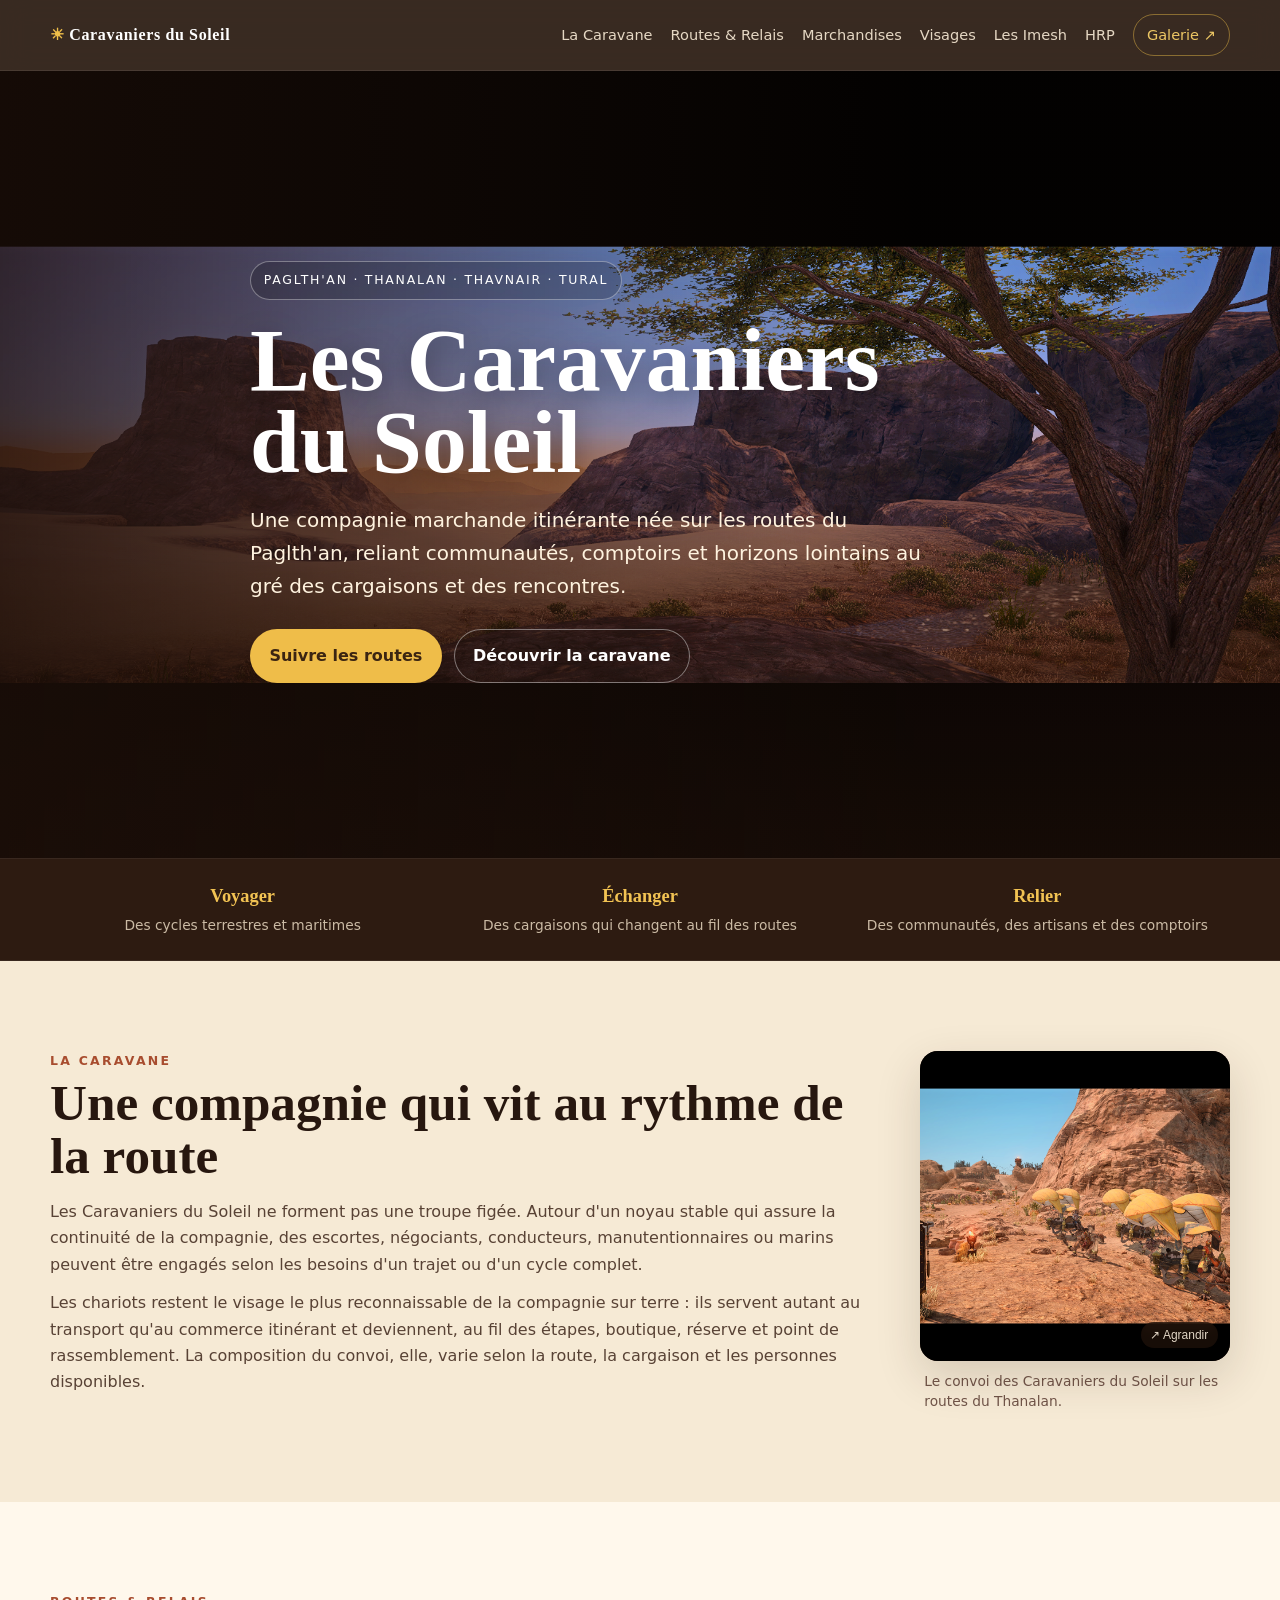
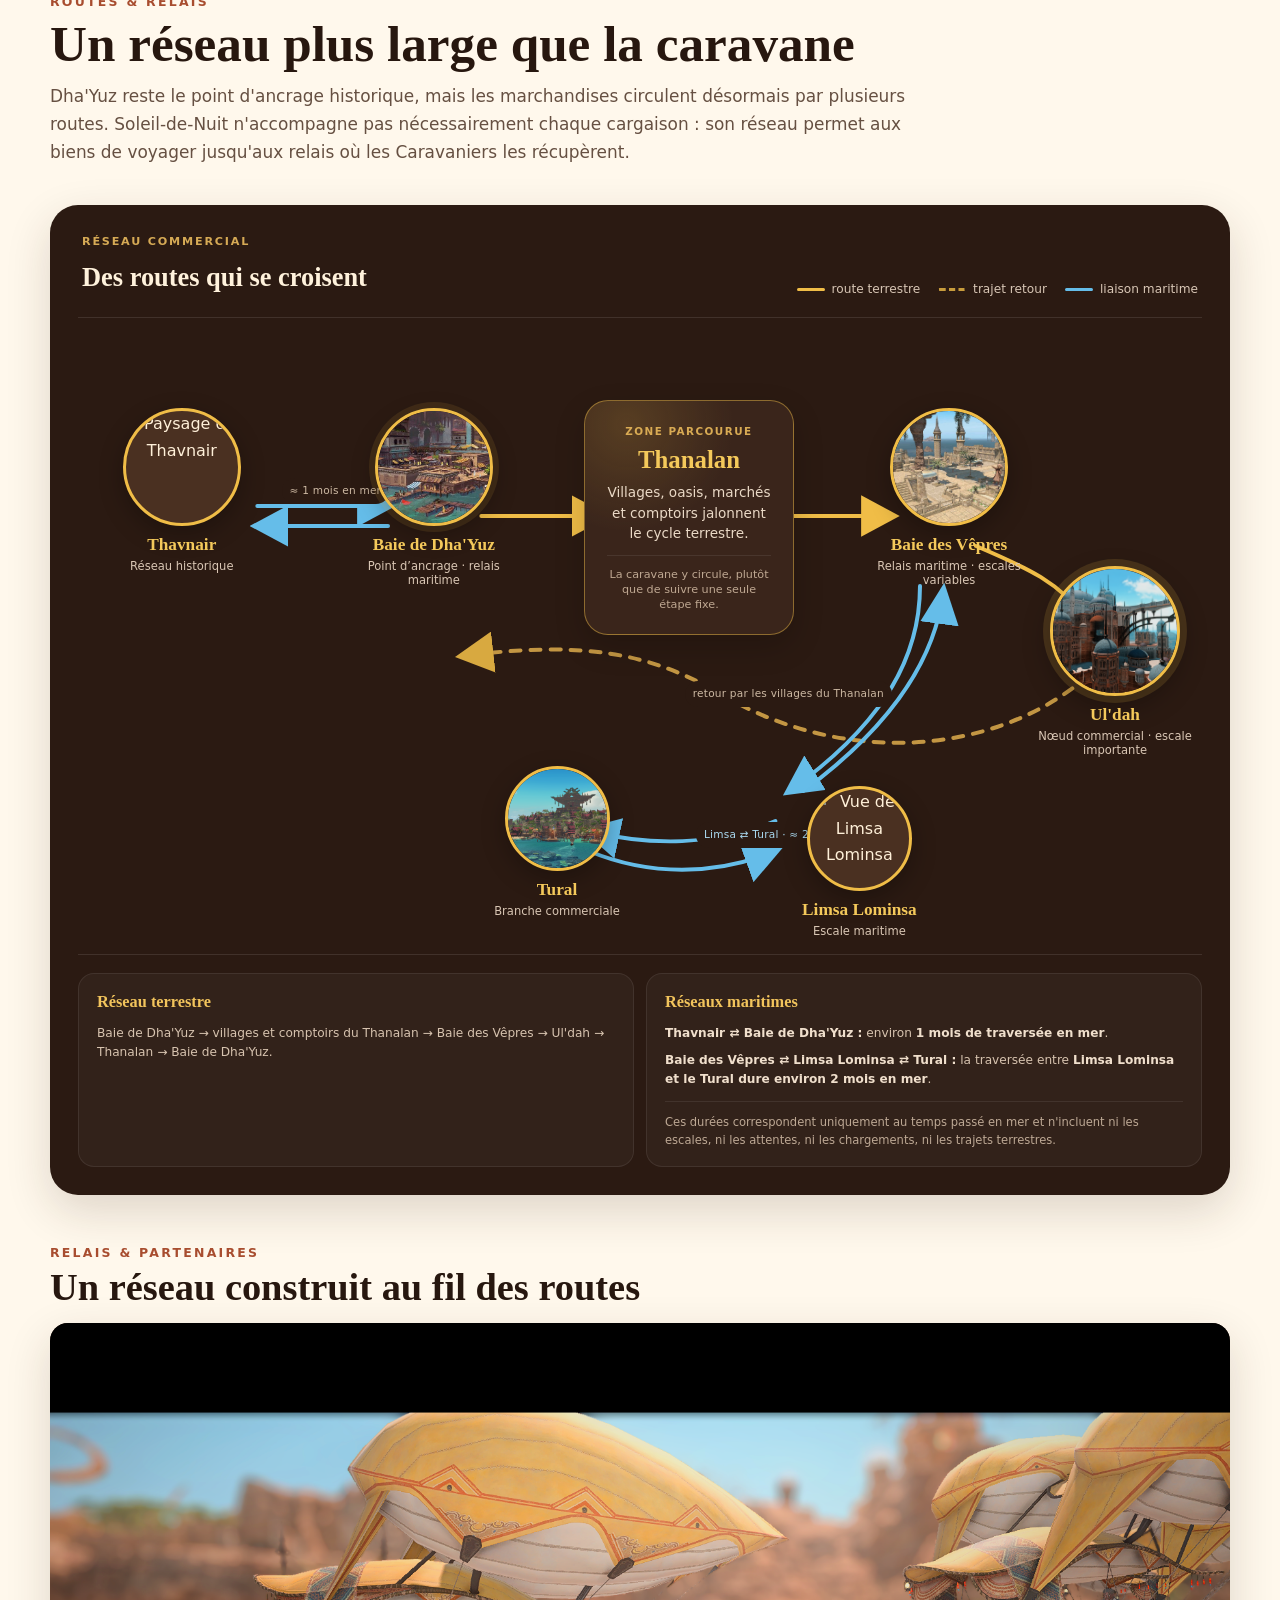
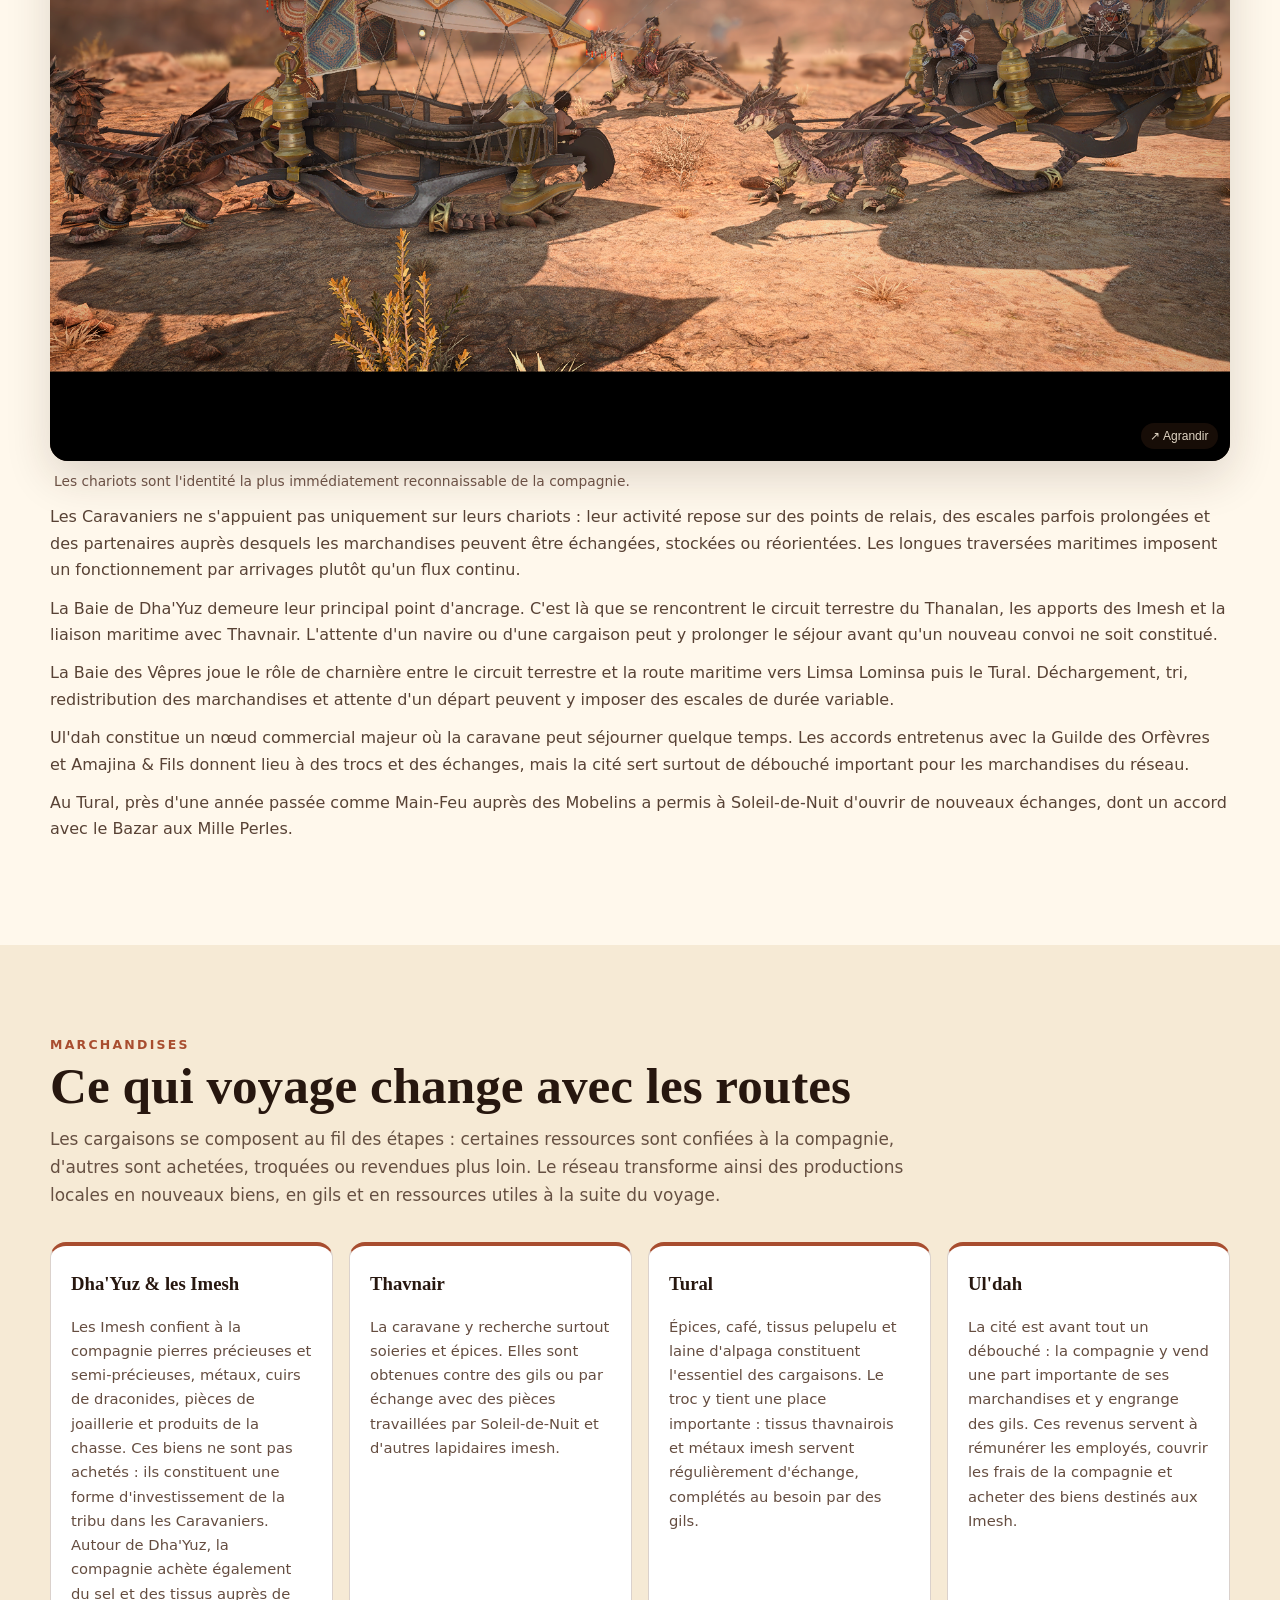
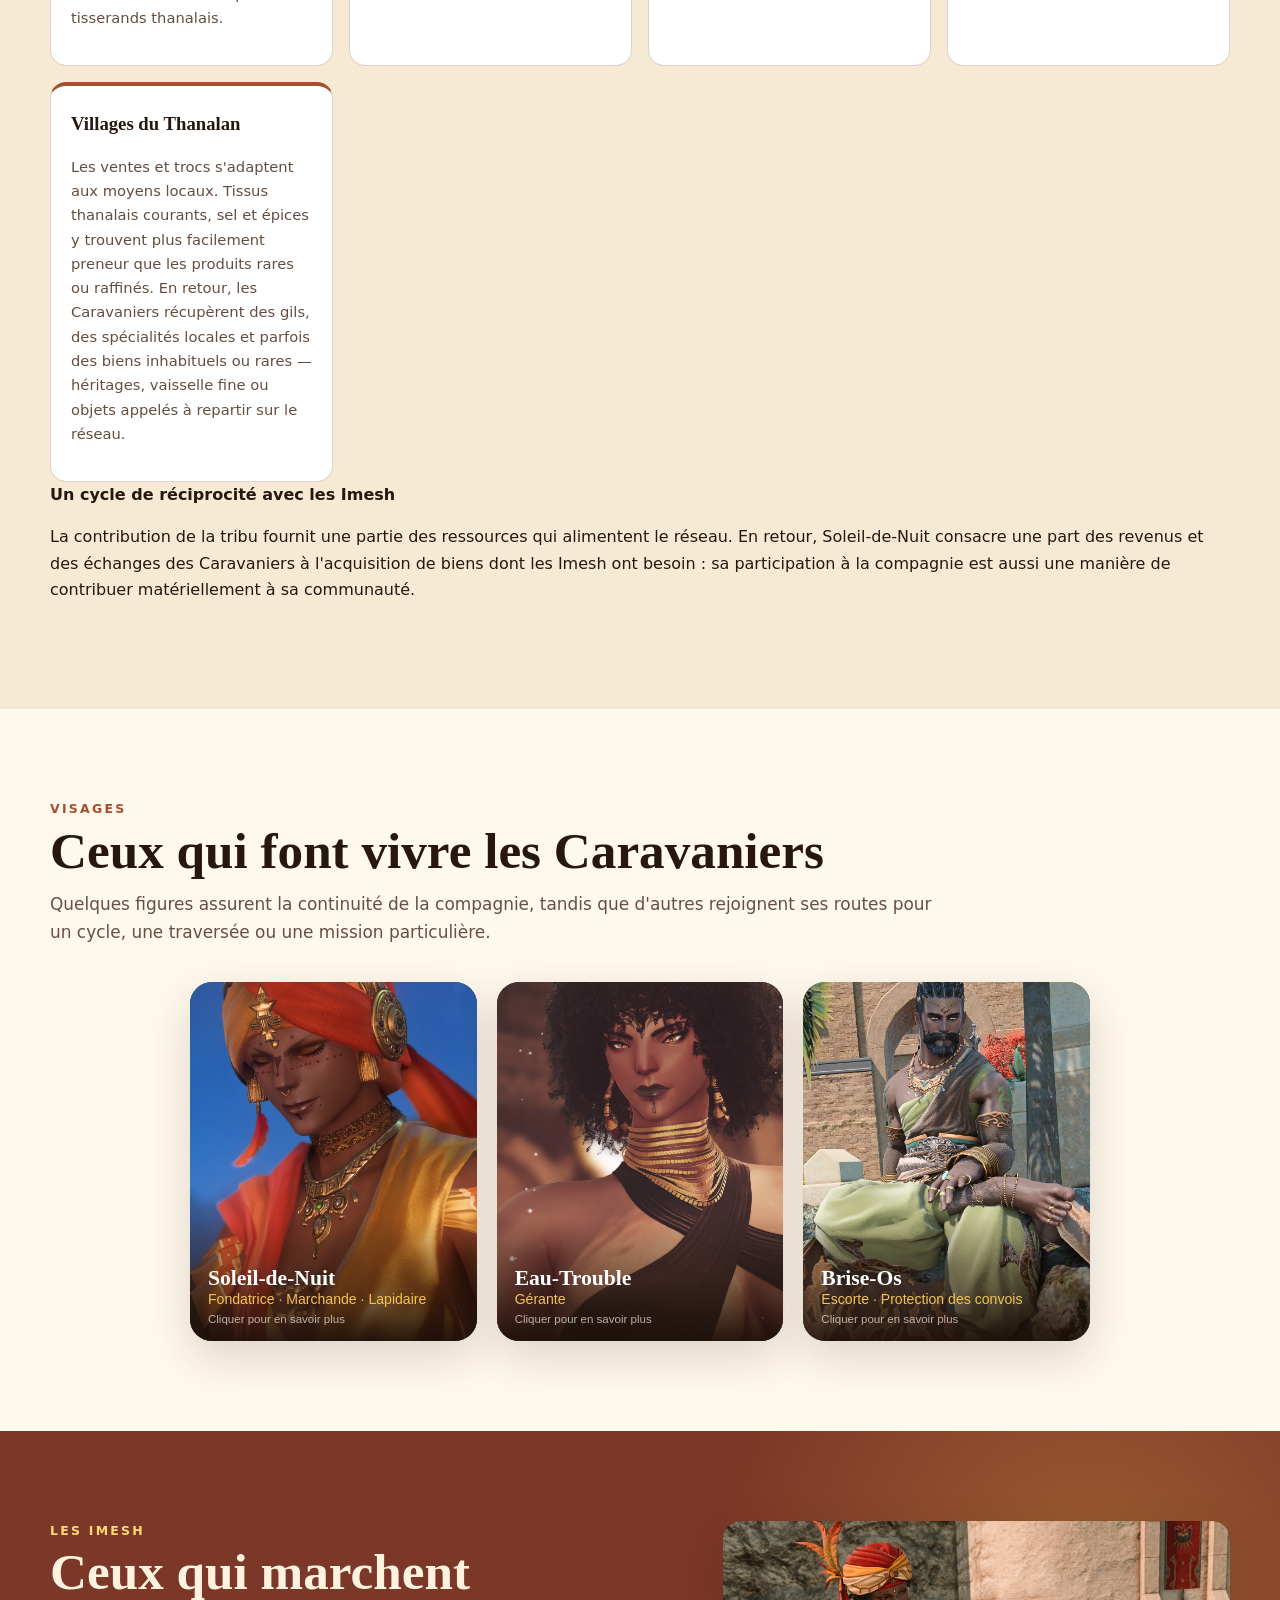
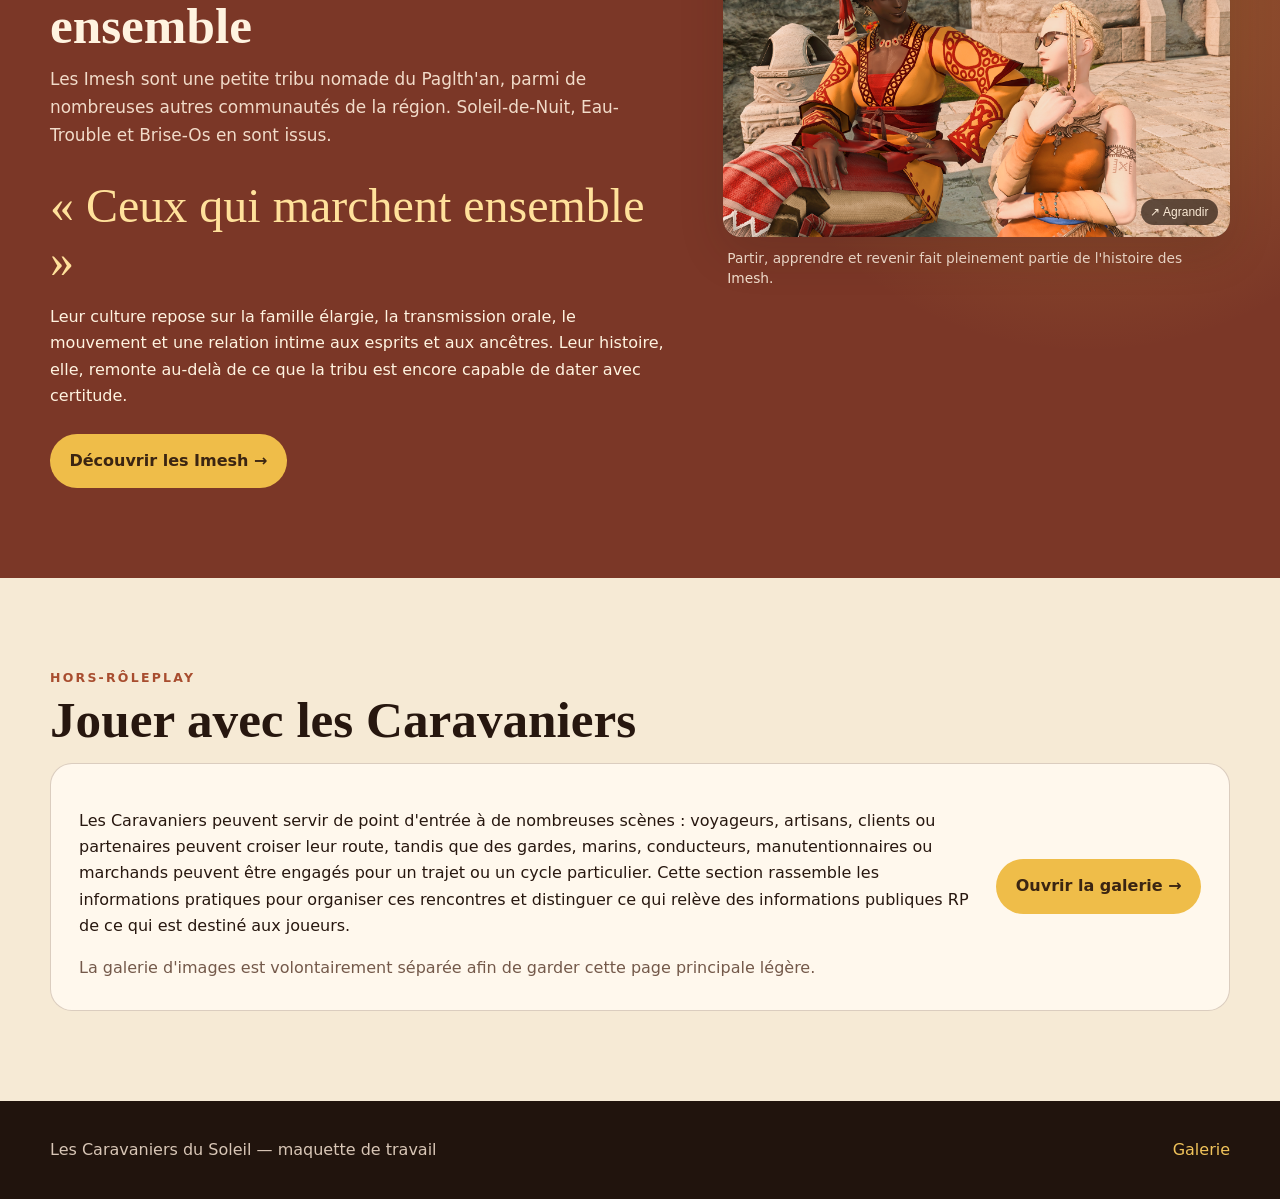
==== commit fc4a05b2: "Add files via upload" ====
--- a/index.html
+++ b/index.html
@@ -1,295 +1,253 @@
-<!doctype html>
+<!DOCTYPE html>
+
 <html lang="fr">
 <head>
-  <meta charset="utf-8" />
-  <meta name="viewport" content="width=device-width, initial-scale=1" />
-  <title>Les Caravaniers du Soleil — Maquette</title>
-  <link rel="stylesheet" href="style.css" />
+<meta charset="utf-8"/>
+<meta content="width=device-width, initial-scale=1" name="viewport"/>
+<title>Les Caravaniers du Soleil — Maquette</title>
+<link href="style.css" rel="stylesheet"/>
 </head>
 <body>
 <header class="site-header">
-  <div class="container nav">
-    <a class="brand" href="#accueil"><span>☀</span> Caravaniers du Soleil</a>
-    <button class="menu-button" aria-label="Ouvrir le menu">Menu</button>
-    <nav class="nav-links">
-      <a href="#caravane">La Caravane</a>
-      <a href="#routes">Routes & Comptoirs</a>
-      <a href="#marchandises">Marchandises</a>
-      <a href="#visages">Visages</a>
-      <a href="imesh.html">Les Imesh</a>
-      <a href="#hrp">HRP</a>
-      <a class="gallery-link" href="galerie.html">Galerie ↗</a>
-    </nav>
-  </div>
+<div class="container nav">
+<a class="brand" href="#accueil"><span>☀</span> Caravaniers du Soleil</a>
+<button aria-label="Ouvrir le menu" class="menu-button">Menu</button>
+<nav class="nav-links">
+<a href="#caravane">La Caravane</a>
+<a href="#routes">Routes &amp; Relais</a>
+<a href="#marchandises">Marchandises</a>
+<a href="#visages">Visages</a>
+<a href="imesh.html">Les Imesh</a>
+<a href="#hrp">HRP</a>
+<a class="gallery-link" href="galerie.html">Galerie ↗</a>
+</nav>
+</div>
 </header>
-
 <main>
-  <section class="hero" id="accueil">
-    <div class="container hero-content">
-      <div class="hero-mark">Paglth'an · Thanalan · Thavnair · Tural</div>
-      <h1>Les Caravaniers<br>du Soleil</h1>
-      <p>Une compagnie marchande itinérante née sur les routes du Paglth'an, reliant communautés, comptoirs et horizons lointains au gré des cargaisons et des rencontres.</p>
-      <div class="hero-actions">
-        <a class="btn btn-primary" href="#routes">Suivre les routes</a>
-        <a class="btn btn-secondary" href="#caravane">Découvrir la caravane</a>
-      </div>
-    </div>
-  </section>
-
-  <div class="sunband">
-    <div class="container">
-      <div><strong>Voyager</strong><span>Des cycles terrestres et maritimes</span></div>
-      <div><strong>Échanger</strong><span>Des cargaisons qui changent au fil des routes</span></div>
-      <div><strong>Relier</strong><span>Des communautés, des artisans et des comptoirs</span></div>
-    </div>
-  </div>
-
-  <section id="caravane">
-    <div class="container split">
-      <div class="prose">
-        <div class="kicker">La Caravane</div>
-        <h2 class="section-title">Une compagnie qui vit au rythme de la route</h2>
-        <p>Les Caravaniers du Soleil ne forment pas une troupe figée. Autour d'un noyau stable, la compagnie embauche selon ses besoins : escortes, négociants, conducteurs, manutentionnaires ou marins peuvent rejoindre un trajet ou un cycle complet.</p>
-        <p>Les chariots servent autant au transport qu'au commerce itinérant. Ils quittent la baie de Dha'Yuz, desservent les villages et villes du Thanalan, passent par Ul'dah, puis reprennent la route en redistribuant au retour les marchandises acquises en chemin.</p>
-        <div class="cards">
-          <article class="card"><div class="icon">🐃</div><h3>Convoi terrestre</h3><p>Chariots, bêtes de trait, escortes et campements adaptés aux routes du Thanalan.</p></article>
-          <article class="card"><div class="icon">⚓</div><h3>Relais maritimes</h3><p>Des traversées sont assurées avec des équipages locaux et des partenaires commerciaux.</p></article>
-          <article class="card"><div class="icon">🤝</div><h3>Personnel engagé</h3><p>Certains travaillent durablement avec la compagnie, d'autres seulement le temps d'un voyage.</p></article>
-        </div>
-      </div>
-      <figure class="photo-block square">
-        <button class="zoomable-image" type="button" aria-label="Agrandir l’image du convoi des Caravaniers du Soleil">
-          <img src="assets/caravane-large.png" alt="Convoi des Caravaniers du Soleil dans le Thanalan" />
-          <span class="zoom-hint" aria-hidden="true">↗ Agrandir</span>
-        </button>
-        <figcaption class="caption-below">Le convoi des Caravaniers du Soleil sur les routes du Thanalan.</figcaption>
-      </figure>
-    </div>
-  </section>
-
-  <section id="routes" class="alt">
-    <div class="container">
-      <div class="kicker">Routes & Comptoirs</div>
-      <h2 class="section-title">Un réseau plus large que la caravane</h2>
-      <p class="section-intro">Dha'Yuz reste le point d'ancrage historique, mais les marchandises circulent désormais par plusieurs routes. Soleil-de-Nuit n'accompagne pas nécessairement chaque cargaison : son réseau permet aux biens de voyager jusqu'aux relais où les Caravaniers les récupèrent.</p>
-
-      <div class="route-wrap route-map-wrap">
-        <div class="trade-map" aria-label="Réseau des routes commerciales des Caravaniers du Soleil">
-          <div class="trade-map-heading">
-            <div>
-              <span class="trade-map-kicker">Réseau commercial</span>
-              <h3>Des routes qui se croisent</h3>
-            </div>
-            <div class="trade-map-legend" aria-label="Légende">
-              <span><i class="legend-line land"></i> route terrestre</span>
-              <span><i class="legend-line return"></i> trajet retour</span>
-              <span><i class="legend-line sea"></i> liaison maritime</span>
-            </div>
-          </div>
-
-          <div class="trade-map-canvas">
-            <svg class="trade-map-lines" viewBox="0 0 1200 610" preserveAspectRatio="none" aria-hidden="true">
-              <defs>
-                <marker id="arrow-land" markerWidth="10" markerHeight="10" refX="8" refY="5" orient="auto" markerUnits="strokeWidth">
-                  <path d="M0,0 L10,5 L0,10 z" class="marker-land" />
-                </marker>
-                <marker id="arrow-sea" markerWidth="10" markerHeight="10" refX="8" refY="5" orient="auto" markerUnits="strokeWidth">
-                  <path d="M0,0 L10,5 L0,10 z" class="marker-sea" />
-                </marker>
-              </defs>
-
-              <!-- Thavnair ⇄ Dha'Yuz -->
-              <path class="map-line sea" d="M190 170 C245 170, 275 170, 330 170" marker-end="url(#arrow-sea)" />
-              <path class="map-line sea" d="M330 190 C275 190, 245 190, 190 190" marker-end="url(#arrow-sea)" />
-
-              <!-- Dha'Yuz → Thanalan → Vesper → Ul'dah -->
-              <path class="map-line land" d="M430 180 C480 180, 510 180, 560 180" marker-end="url(#arrow-land)" />
-              <path class="map-line land" d="M745 180 C790 180, 825 180, 870 180" marker-end="url(#arrow-land)" />
-              <path class="map-line land" d="M960 210 C1010 230, 1050 245, 1080 285" marker-end="url(#arrow-land)" />
-
-              <!-- Retour Ul'dah → Thanalan → Dha'Yuz -->
-              <path class="map-line return" d="M1080 340 C980 420, 820 430, 690 360 C610 315, 535 305, 410 320" marker-end="url(#arrow-land)" />
-
-              <!-- Baie des Vêpres ⇄ Limsa ⇄ Tural -->
-              <path class="map-line sea" d="M900 250 C900 330, 850 395, 760 455" marker-end="url(#arrow-sea)" />
-              <path class="map-line sea" d="M745 485 C680 510, 610 510, 545 495" marker-end="url(#arrow-sea)" />
-              <path class="map-line sea" d="M545 515 C610 540, 680 540, 745 515" marker-end="url(#arrow-sea)" />
-              <path class="map-line sea" d="M775 455 C855 400, 915 335, 925 255" marker-end="url(#arrow-sea)" />
-            </svg>
-
-            <div class="route-label label-thav">≈ 1 mois en mer</div>
-            <div class="route-label label-outbound">cycle terrestre</div>
-            <div class="route-label label-return">retour par les villages du Thanalan</div>
-            <div class="route-label label-sea">Limsa ⇄ Tural · ≈ 2 mois en mer</div>
-
-            <article class="map-node node-thavnair">
-              <img src="https://i.imgur.com/QucBGsy.png" alt="Paysage de Thavnair" loading="lazy" />
-              <div><strong>Thavnair</strong><small>Réseau historique</small></div>
-            </article>
-
-            <article class="map-node node-dhayuz anchor">
-              <img src="assets/route-dhayuz.jpg" alt="Baie de Dha'Yuz" loading="lazy" />
-              <div><strong>Baie de Dha'Yuz</strong><small>Point d’ancrage · relais maritime</small></div>
-            </article>
-
-            <article class="map-region node-thanalan">
-              <span class="region-eyebrow">Zone parcourue</span>
-              <strong>Thanalan</strong>
-              <p>Villages, oasis, marchés et comptoirs jalonnent le cycle terrestre.</p>
-              <span class="region-note">La caravane y circule, plutôt que de suivre une seule étape fixe.</span>
-            </article>
-
-            <article class="map-node node-vesper">
-              <img src="assets/route-vesper-bay.jpg" alt="Baie des Vêpres" loading="lazy" />
-              <div><strong>Baie des Vêpres</strong><small>Relais maritime · escales variables</small></div>
-            </article>
-
-            <article class="map-node node-uldah hub">
-              <img src="assets/route-uldah.png" alt="Vue d'Ul'dah" loading="lazy" />
-              <div><strong>Ul'dah</strong><small>Nœud commercial · escale importante</small></div>
-            </article>
-
-            <article class="map-node node-limsa compact">
-              <img src="https://i.pinimg.com/736x/f0/55/7c/f0557c2589fda384bd1cb36d628edf6f.jpg" alt="Vue de Limsa Lominsa" loading="lazy" />
-              <div><strong>Limsa Lominsa</strong><small>Escale maritime</small></div>
-            </article>
-
-            <article class="map-node node-tural compact">
-              <img src="assets/route-tural.png" alt="Paysage du Tural" loading="lazy" />
-              <div><strong>Tural</strong><small>Branche commerciale</small></div>
-            </article>
-          </div>
-
-          <div class="trade-map-summary">
-            <div class="route-summary-card">
-              <strong>Réseau terrestre</strong>
-              <p>Baie de Dha'Yuz → villages et comptoirs du Thanalan → Baie des Vêpres → Ul'dah → Thanalan → Baie de Dha'Yuz.</p>
-              <p><b>Ul'dah constitue une escale importante :</b> les accords entretenus avec la Guilde des Orfèvres et la compagnie minière Amajina &amp; Fils y donnent lieu à des trocs et des échanges qui peuvent prolonger le séjour de la caravane avant son retour sur les routes du Thanalan.</p>
-            </div>
-            <div class="route-summary-card">
-              <strong>Réseaux maritimes</strong>
-              <p><b>Thavnair ⇄ Baie de Dha'Yuz :</b> environ <b>1 mois de traversée en mer</b>.</p>
-              <p><b>Baie des Vêpres ⇄ Limsa Lominsa ⇄ Tural :</b> la traversée entre <b>Limsa Lominsa et le Tural dure environ 2 mois en mer</b>.</p>
-              <p class="route-duration-note">Ces durées correspondent uniquement au temps passé en mer et n'incluent ni les escales, ni les attentes, ni les chargements, ni les trajets terrestres.</p>
-            </div>
-          </div>
-
-          <aside class="trade-flow-note">
-            <strong>Des routes au rythme des échanges</strong>
-            <p>Les marchandises des Caravaniers ne circulent pas selon un flux continu. Les longues traversées maritimes imposent un fonctionnement par arrivages et influencent directement l'organisation des convois. Dha'Yuz et la Baie des Vêpres servent ainsi de véritables points de relais : les escales peuvent s'y prolonger dans l'attente d'un navire ou d'une cargaison, le temps de décharger, trier et redistribuer les marchandises, ou encore de préparer la suite du voyage.</p>
-          </aside>
-        </div>
-      </div>
-
-      <div class="split" style="margin-top:48px">
-        <figure class="photo-block wide">
-          <button class="zoomable-image" type="button" aria-label="Agrandir l’image des chariots des Caravaniers du Soleil">
-            <img src="assets/caravane-detail.png" alt="Chariots des Caravaniers du Soleil" />
-            <span class="zoom-hint" aria-hidden="true">↗ Agrandir</span>
-          </button>
-          <figcaption class="caption-below">Les chariots sont l'identité la plus immédiatement reconnaissable de la compagnie.</figcaption>
-        </figure>
-        <div class="prose">
-          <div class="kicker">Relais & partenaires</div>
-          <h3 class="section-title" style="font-size:2.4rem">Un réseau construit au fil des routes</h3>
-          <p>Les Caravaniers ne s'appuient pas uniquement sur leurs chariots : leur activité repose sur des <strong>points de relais</strong>, des escales régulières et des partenaires auprès desquels les marchandises peuvent être échangées, stockées ou réorientées.</p>
-          <p><strong>La Baie de Dha'Yuz</strong> demeure leur principal point d'ancrage et le relais entre le Paglth'an, le Thanalan et la liaison maritime avec <strong>Thavnair</strong>, berceau commercial de Soleil-de-Nuit.</p>
-          <p><strong>La Baie des Vêpres</strong> joue quant à elle le rôle de charnière entre le circuit terrestre et la route maritime vers Limsa Lominsa puis le Tural. Les longues traversées peuvent y imposer des escales plus ou moins prolongées, le temps d'attendre un navire, une cargaison ou de préparer la suite du trajet.</p>
-          <p><strong>Ul'dah</strong> constitue un nœud commercial majeur où la caravane peut également séjourner quelque temps. Les accords entretenus avec <strong>la Guilde des Orfèvres</strong> et <strong>Amajina & Fils</strong> donnent lieu à des trocs et échanges avant le retour vers les routes du Thanalan.</p>
-          <p>Au <strong>Tural</strong>, près d'une année passée comme Main-Feu auprès des Mobelins a enfin permis à Soleil-de-Nuit d'ouvrir de nouveaux échanges, dont un accord avec le <strong>Bazar aux Mille Perles</strong>.</p>
-        </div>
-      </div>
-    </div>
-  </section>
-
-  <section id="marchandises">
-    <div class="container">
-      <div class="kicker">Marchandises</div>
-      <h2 class="section-title">Ce qui voyage change avec les routes</h2>
-      <p class="section-intro">Les Caravaniers n'ont pas de catalogue immuable. Leur offre dépend des arrivages, des partenariats, des opportunités et des besoins rencontrés en chemin.</p>
-      <div class="goods">
-        <article class="good"><h3>Imesh & Paglth'an</h3><p>Lapidairerie, orfèvrerie, artisanat, ressources et productions issues du réseau local de Dha'Yuz.</p></article>
-        <article class="good"><h3>Thavnair</h3><p>Textiles, épices, artisanat et marchandises accessibles grâce aux relations construites durant l'apprentissage de Soleil-de-Nuit.</p></article>
-        <article class="good"><h3>Ul'dah & Thanalan</h3><p>Minerais, métaux, pierres, ouvrages et biens acquis auprès de partenaires ou au fil des étapes.</p></article>
-        <article class="good"><h3>Tural</h3><p>Produits issus des nouveaux échanges développés au Tural, puis acheminés jusqu'aux relais éorzéens.</p></article>
-      </div>
-    </div>
-  </section>
-
-  <section id="visages" class="alt">
-    <div class="container">
-      <div class="kicker">Visages</div>
-      <h2 class="section-title">Ceux qui font vivre les Caravaniers</h2>
-      <p class="section-intro">Quelques figures assurent la continuité de la compagnie, tandis que d'autres rejoignent ses routes pour un cycle, une traversée ou une mission particulière.</p>
-      <div class="faces">
-        <button class="face face-soleil" type="button" data-face-title="Soleil-de-Nuit" data-face-role="Fondatrice · Marchande · Lapidaire" data-face-description="Fondatrice des Caravaniers du Soleil, Soleil-de-Nuit entretient les principaux réseaux commerciaux de la compagnie et négocie ses accords. Formée au commerce auprès d’un marchand thavnairois, elle a progressivement développé des liens à Thavnair, Ul'dah puis au Tural.||Si elle demeure le principal visage des Caravaniers, le fonctionnement de la compagnie lui permet aujourd’hui de ne pas accompagner personnellement chaque cargaison."><img src="assets/portrait-soleil.png" alt="Portrait de Soleil-de-Nuit" /><div class="face-info"><h3>Soleil-de-Nuit</h3><span>Fondatrice · Marchande · Lapidaire</span><small>Cliquer pour en savoir plus</small></div></button>
-        <button class="face face-eau-trouble" type="button" data-face-title="Eau-Trouble" data-face-role="Gérante" data-face-description="Proche de Soleil-de-Nuit et membre des Imesh, Eau-Trouble l’épaule dans la gestion des Caravaniers du Soleil. Elle assure notamment la continuité des activités lorsque la fondatrice voyage, négocie ailleurs ou demeure longtemps éloignée de la compagnie.||Son expérience de sourcière constitue également un savoir précieux pour une caravane amenée à traverser régulièrement des régions arides."><img src="assets/portrait-eau-trouble.png" alt="Portrait d’Eau-Trouble" /><div class="face-info"><h3>Eau-Trouble</h3><span>Gérante</span><small>Cliquer pour en savoir plus</small></div></button>
-        <button class="face face-brise-os" type="button" data-face-title="Brise-Os" data-face-role="Escorte · Protection des convois" data-face-description="Guerrier imesh expérimenté et cousin de Soleil-de-Nuit, Brise-Os assure ponctuellement la protection des convois terrestres. Combattant spécialisé dans le pugilat, il veille aussi bien sur les voyageurs que sur les marchandises lorsque sa présence est requise.||Une fonction qui lui permet désormais de mettre son expérience au service des Caravaniers et de ceux auxquels il est attaché."><img src="assets/portrait-brise-os.png" alt="Portrait de Brise-Os" /><div class="face-info"><h3>Brise-Os</h3><span>Escorte · Protection des convois</span><small>Cliquer pour en savoir plus</small></div></button>
-      </div>
-      <div class="cards" style="margin-top:24px">
-        <article class="card"><h3>Les compagnons d'un cycle</h3><p>Marins, gardes, conducteurs, manutentionnaires et marchands peuvent être engagés ponctuellement selon le trajet et la cargaison.</p></article>
-        <article class="card"><h3>Les rencontres</h3><p>La caravane est aussi un lieu de passage : voyageurs, artisans et clients peuvent croiser sa route et y nouer de nouveaux liens.</p></article>
-      </div>
-    </div>
-  </section>
-
-  <section id="imesh" class="imesh-band imesh-teaser">
-    <div class="container split" style="position:relative;z-index:1">
-      <div>
-        <div class="kicker" style="color:#ffd877">Les Imesh</div>
-        <h2 class="section-title">Ceux qui marchent ensemble</h2>
-        <p class="section-intro">Les Imesh sont une petite tribu nomade du Paglth'an, parmi de nombreuses autres communautés de la région. Soleil-de-Nuit, Eau-Trouble et Brise-Os en sont issus.</p>
-        <p class="imesh-quote">« Ceux qui marchent ensemble »</p>
-        <p>Leur culture repose sur la famille élargie, la transmission orale, le mouvement et une relation intime aux esprits et aux ancêtres. Leur histoire, elle, remonte au-delà de ce que la tribu est encore capable de dater avec certitude.</p>
-        <div class="hero-actions" style="margin-top:24px">
-          <a class="btn btn-primary" href="imesh.html">Découvrir les Imesh →</a>
-        </div>
-      </div>
-      <figure class="photo-block wide imesh-preview">
-        <button class="zoomable-image" type="button" aria-label="Agrandir l’image de Soleil-de-Nuit">
-          <img src="assets/soleil-duo.png" alt="Soleil-de-Nuit en conversation" />
-          <span class="zoom-hint" aria-hidden="true">↗ Agrandir</span>
-        </button>
-        <figcaption class="caption-below imesh-caption">Partir, apprendre et revenir fait pleinement partie de l'histoire des Imesh.</figcaption>
-      </figure>
-    </div>
-  </section>
-
-  <section id="hrp">
-    <div class="container">
-      <div class="kicker">Hors-Rôleplay</div>
-      <h2 class="section-title">Jouer avec les Caravaniers</h2>
-      <div class="hrp-box">
-        <div>
-          <p>Cette section pourra accueillir les informations pratiques : possibilités de rencontre, emplois temporaires, organisation de scènes, distinction entre informations publiques RP et éléments uniquement destinés aux joueurs, ainsi que les crédits.</p>
-          <p style="margin-bottom:0;color:#74594a">La galerie d'images est volontairement séparée afin de garder cette page principale légère.</p>
-        </div>
-        <a class="btn btn-primary" href="galerie.html">Ouvrir la galerie →</a>
-      </div>
-    </div>
-  </section>
+<section class="hero" id="accueil">
+<div class="container hero-content">
+<div class="hero-mark">Paglth'an · Thanalan · Thavnair · Tural</div>
+<h1>Les Caravaniers<br/>du Soleil</h1>
+<p>Une compagnie marchande itinérante née sur les routes du Paglth'an, reliant communautés, comptoirs et horizons lointains au gré des cargaisons et des rencontres.</p>
+<div class="hero-actions">
+<a class="btn btn-primary" href="#routes">Suivre les routes</a>
+<a class="btn btn-secondary" href="#caravane">Découvrir la caravane</a>
+</div>
+</div>
+</section>
+<div class="sunband">
+<div class="container">
+<div><strong>Voyager</strong><span>Des cycles terrestres et maritimes</span></div>
+<div><strong>Échanger</strong><span>Des cargaisons qui changent au fil des routes</span></div>
+<div><strong>Relier</strong><span>Des communautés, des artisans et des comptoirs</span></div>
+</div>
+</div>
+<section id="caravane">
+<div class="container split">
+<div class="prose">
+<div class="kicker">La Caravane</div>
+<h2 class="section-title">Une compagnie qui vit au rythme de la route</h2>
+<p>Les Caravaniers du Soleil ne forment pas une troupe figée. Autour d'un noyau stable qui assure la continuité de la compagnie, des escortes, négociants, conducteurs, manutentionnaires ou marins peuvent être engagés selon les besoins d'un trajet ou d'un cycle complet.</p>
+<p>Les chariots restent le visage le plus reconnaissable de la compagnie sur terre : ils servent autant au transport qu'au commerce itinérant et deviennent, au fil des étapes, boutique, réserve et point de rassemblement. La composition du convoi, elle, varie selon la route, la cargaison et les personnes disponibles.</p>
+
+</div>
+<figure class="photo-block square">
+<button aria-label="Agrandir l’image du convoi des Caravaniers du Soleil" class="zoomable-image" type="button">
+<img alt="Convoi des Caravaniers du Soleil dans le Thanalan" src="assets/caravane-large.png"/>
+<span aria-hidden="true" class="zoom-hint">↗ Agrandir</span>
+</button>
+<figcaption class="caption-below">Le convoi des Caravaniers du Soleil sur les routes du Thanalan.</figcaption>
+</figure>
+</div>
+</section>
+<section class="alt" id="routes">
+<div class="container">
+<div class="kicker">Routes &amp; Relais</div>
+<h2 class="section-title">Un réseau plus large que la caravane</h2>
+<p class="section-intro">Dha'Yuz reste le point d'ancrage historique, mais les marchandises circulent désormais par plusieurs routes. Soleil-de-Nuit n'accompagne pas nécessairement chaque cargaison : son réseau permet aux biens de voyager jusqu'aux relais où les Caravaniers les récupèrent.</p>
+<div class="route-wrap route-map-wrap">
+<div aria-label="Réseau des routes commerciales des Caravaniers du Soleil" class="trade-map">
+<div class="trade-map-heading">
+<div>
+<span class="trade-map-kicker">Réseau commercial</span>
+<h3>Des routes qui se croisent</h3>
+</div>
+<div aria-label="Légende" class="trade-map-legend">
+<span><i class="legend-line land"></i> route terrestre</span>
+<span><i class="legend-line return"></i> trajet retour</span>
+<span><i class="legend-line sea"></i> liaison maritime</span>
+</div>
+</div>
+<div class="trade-map-canvas">
+<svg aria-hidden="true" class="trade-map-lines" preserveaspectratio="none" viewbox="0 0 1200 610">
+<defs>
+<marker id="arrow-land" markerheight="10" markerunits="strokeWidth" markerwidth="10" orient="auto" refx="8" refy="5">
+<path class="marker-land" d="M0,0 L10,5 L0,10 z"></path>
+</marker>
+<marker id="arrow-sea" markerheight="10" markerunits="strokeWidth" markerwidth="10" orient="auto" refx="8" refy="5">
+<path class="marker-sea" d="M0,0 L10,5 L0,10 z"></path>
+</marker>
+</defs>
+<!-- Thavnair ⇄ Dha'Yuz -->
+<path class="map-line sea" d="M190 170 C245 170, 275 170, 330 170" marker-end="url(#arrow-sea)"></path>
+<path class="map-line sea" d="M330 190 C275 190, 245 190, 190 190" marker-end="url(#arrow-sea)"></path>
+<!-- Dha'Yuz → Thanalan → Vesper → Ul'dah -->
+<path class="map-line land" d="M430 180 C480 180, 510 180, 560 180" marker-end="url(#arrow-land)"></path>
+<path class="map-line land" d="M745 180 C790 180, 825 180, 870 180" marker-end="url(#arrow-land)"></path>
+<path class="map-line land" d="M960 210 C1010 230, 1050 245, 1080 285" marker-end="url(#arrow-land)"></path>
+<!-- Retour Ul'dah → Thanalan → Dha'Yuz -->
+<path class="map-line return" d="M1080 340 C980 420, 820 430, 690 360 C610 315, 535 305, 410 320" marker-end="url(#arrow-land)"></path>
+<!-- Baie des Vêpres ⇄ Limsa ⇄ Tural -->
+<path class="map-line sea" d="M900 250 C900 330, 850 395, 760 455" marker-end="url(#arrow-sea)"></path>
+<path class="map-line sea" d="M745 485 C680 510, 610 510, 545 495" marker-end="url(#arrow-sea)"></path>
+<path class="map-line sea" d="M545 515 C610 540, 680 540, 745 515" marker-end="url(#arrow-sea)"></path>
+<path class="map-line sea" d="M775 455 C855 400, 915 335, 925 255" marker-end="url(#arrow-sea)"></path>
+</svg>
+<div class="route-label label-thav">≈ 1 mois en mer</div>
+<div class="route-label label-outbound">cycle terrestre</div>
+<div class="route-label label-return">retour par les villages du Thanalan</div>
+<div class="route-label label-sea">Limsa ⇄ Tural · ≈ 2 mois en mer</div>
+<article class="map-node node-thavnair">
+<img alt="Paysage de Thavnair" loading="lazy" src="https://i.imgur.com/QucBGsy.png"/>
+<div><strong>Thavnair</strong><small>Réseau historique</small></div>
+</article>
+<article class="map-node node-dhayuz anchor">
+<img alt="Baie de Dha'Yuz" loading="lazy" src="assets/route-dhayuz.jpg"/>
+<div><strong>Baie de Dha'Yuz</strong><small>Point d’ancrage · relais maritime</small></div>
+</article>
+<article class="map-region node-thanalan">
+<span class="region-eyebrow">Zone parcourue</span>
+<strong>Thanalan</strong>
+<p>Villages, oasis, marchés et comptoirs jalonnent le cycle terrestre.</p>
+<span class="region-note">La caravane y circule, plutôt que de suivre une seule étape fixe.</span>
+</article>
+<article class="map-node node-vesper">
+<img alt="Baie des Vêpres" loading="lazy" src="assets/route-vesper-bay.jpg"/>
+<div><strong>Baie des Vêpres</strong><small>Relais maritime · escales variables</small></div>
+</article>
+<article class="map-node node-uldah hub">
+<img alt="Vue d'Ul'dah" loading="lazy" src="assets/route-uldah.png"/>
+<div><strong>Ul'dah</strong><small>Nœud commercial · escale importante</small></div>
+</article>
+<article class="map-node node-limsa compact">
+<img alt="Vue de Limsa Lominsa" loading="lazy" src="https://i.pinimg.com/736x/f0/55/7c/f0557c2589fda384bd1cb36d628edf6f.jpg"/>
+<div><strong>Limsa Lominsa</strong><small>Escale maritime</small></div>
+</article>
+<article class="map-node node-tural compact">
+<img alt="Paysage du Tural" loading="lazy" src="assets/route-tural.png"/>
+<div><strong>Tural</strong><small>Branche commerciale</small></div>
+</article>
+</div>
+<div class="trade-map-summary">
+<div class="route-summary-card">
+<strong>Réseau terrestre</strong>
+<p>Baie de Dha'Yuz → villages et comptoirs du Thanalan → Baie des Vêpres → Ul'dah → Thanalan → Baie de Dha'Yuz.</p>
+
+</div>
+<div class="route-summary-card">
+<strong>Réseaux maritimes</strong>
+<p><b>Thavnair ⇄ Baie de Dha'Yuz :</b> environ <b>1 mois de traversée en mer</b>.</p>
+<p><b>Baie des Vêpres ⇄ Limsa Lominsa ⇄ Tural :</b> la traversée entre <b>Limsa Lominsa et le Tural dure environ 2 mois en mer</b>.</p>
+<p class="route-duration-note">Ces durées correspondent uniquement au temps passé en mer et n'incluent ni les escales, ni les attentes, ni les chargements, ni les trajets terrestres.</p>
+</div>
+</div>
+
+</div>
+</div>
+<div class="relay-partners" style="margin-top:48px">
+<div class="kicker">Relais &amp; partenaires</div>
+<h3 class="section-title" style="font-size:2.4rem">Un réseau construit au fil des routes</h3>
+<div class="prose relay-partners-copy">
+<figure class="photo-block wide relay-partners-photo">
+<button aria-label="Agrandir l’image des chariots des Caravaniers du Soleil" class="zoomable-image" type="button">
+<img alt="Chariots des Caravaniers du Soleil" src="assets/caravane-detail.png"/>
+<span aria-hidden="true" class="zoom-hint">↗ Agrandir</span>
+</button>
+<figcaption class="caption-below">Les chariots sont l'identité la plus immédiatement reconnaissable de la compagnie.</figcaption>
+</figure>
+<p>Les Caravaniers ne s'appuient pas uniquement sur leurs chariots : leur activité repose sur des points de relais, des escales parfois prolongées et des partenaires auprès desquels les marchandises peuvent être échangées, stockées ou réorientées. Les longues traversées maritimes imposent un fonctionnement par arrivages plutôt qu'un flux continu.</p>
+<p>La Baie de Dha'Yuz demeure leur principal point d'ancrage. C'est là que se rencontrent le circuit terrestre du Thanalan, les apports des Imesh et la liaison maritime avec Thavnair. L'attente d'un navire ou d'une cargaison peut y prolonger le séjour avant qu'un nouveau convoi ne soit constitué.</p>
+<p>La Baie des Vêpres joue le rôle de charnière entre le circuit terrestre et la route maritime vers Limsa Lominsa puis le Tural. Déchargement, tri, redistribution des marchandises et attente d'un départ peuvent y imposer des escales de durée variable.</p>
+<p>Ul'dah constitue un nœud commercial majeur où la caravane peut séjourner quelque temps. Les accords entretenus avec la Guilde des Orfèvres et Amajina &amp; Fils donnent lieu à des trocs et des échanges, mais la cité sert surtout de débouché important pour les marchandises du réseau.</p>
+<p>Au Tural, près d'une année passée comme Main-Feu auprès des Mobelins a permis à Soleil-de-Nuit d'ouvrir de nouveaux échanges, dont un accord avec le Bazar aux Mille Perles.</p>
+</div>
+</div>
+</div>
+</section>
+<section id="marchandises">
+<div class="container">
+<div class="kicker">Marchandises</div>
+<h2 class="section-title">Ce qui voyage change avec les routes</h2>
+<p class="section-intro">Les cargaisons se composent au fil des étapes : certaines ressources sont confiées à la compagnie, d'autres sont achetées, troquées ou revendues plus loin. Le réseau transforme ainsi des productions locales en nouveaux biens, en gils et en ressources utiles à la suite du voyage.</p>
+<div class="goods"><article class="good"><h3>Dha'Yuz &amp; les Imesh</h3><p>Les Imesh confient à la compagnie pierres précieuses et semi-précieuses, métaux, cuirs de draconides, pièces de joaillerie et produits de la chasse. Ces biens ne sont pas achetés : ils constituent une forme d'investissement de la tribu dans les Caravaniers. Autour de Dha'Yuz, la compagnie achète également du sel et des tissus auprès de tisserands thanalais.</p></article><article class="good"><h3>Thavnair</h3><p>La caravane y recherche surtout soieries et épices. Elles sont obtenues contre des gils ou par échange avec des pièces travaillées par Soleil-de-Nuit et d'autres lapidaires imesh.</p></article><article class="good"><h3>Tural</h3><p>Épices, café, tissus pelupelu et laine d'alpaga constituent l'essentiel des cargaisons. Le troc y tient une place importante : tissus thavnairois et métaux imesh servent régulièrement d'échange, complétés au besoin par des gils.</p></article><article class="good"><h3>Ul'dah</h3><p>La cité est avant tout un débouché : la compagnie y vend une part importante de ses marchandises et y engrange des gils. Ces revenus servent à rémunérer les employés, couvrir les frais de la compagnie et acheter des biens destinés aux Imesh.</p></article><article class="good"><h3>Villages du Thanalan</h3><p>Les ventes et trocs s'adaptent aux moyens locaux. Tissus thanalais courants, sel et épices y trouvent plus facilement preneur que les produits rares ou raffinés. En retour, les Caravaniers récupèrent des gils, des spécialités locales et parfois des biens inhabituels ou rares — héritages, vaisselle fine ou objets appelés à repartir sur le réseau.</p></article></div><aside class="goods-cycle-note"><strong>Un cycle de réciprocité avec les Imesh</strong><p>La contribution de la tribu fournit une partie des ressources qui alimentent le réseau. En retour, Soleil-de-Nuit consacre une part des revenus et des échanges des Caravaniers à l'acquisition de biens dont les Imesh ont besoin : sa participation à la compagnie est aussi une manière de contribuer matériellement à sa communauté.</p></aside>
+</div>
+</section>
+<section class="alt" id="visages">
+<div class="container">
+<div class="kicker">Visages</div>
+<h2 class="section-title">Ceux qui font vivre les Caravaniers</h2>
+<p class="section-intro">Quelques figures assurent la continuité de la compagnie, tandis que d'autres rejoignent ses routes pour un cycle, une traversée ou une mission particulière.</p>
+<div class="faces">
+<button class="face face-soleil" data-face-description="Fondatrice des Caravaniers du Soleil, Soleil-de-Nuit entretient les principaux réseaux commerciaux de la compagnie et négocie ses accords. Formée au commerce auprès d’un marchand thavnairois, elle a progressivement développé des liens à Thavnair, Ul'dah puis au Tural.||Si elle demeure le principal visage des Caravaniers, le fonctionnement de la compagnie lui permet aujourd’hui de ne pas accompagner personnellement chaque cargaison." data-face-role="Fondatrice · Marchande · Lapidaire" data-face-title="Soleil-de-Nuit" type="button"><img alt="Portrait de Soleil-de-Nuit" src="assets/portrait-soleil.png"/><div class="face-info"><h3>Soleil-de-Nuit</h3><span>Fondatrice · Marchande · Lapidaire</span><small>Cliquer pour en savoir plus</small></div></button>
+<button class="face face-eau-trouble" data-face-description="Proche de Soleil-de-Nuit et membre des Imesh, Eau-Trouble l’épaule dans la gestion des Caravaniers du Soleil. Elle assure notamment la continuité des activités lorsque la fondatrice voyage, négocie ailleurs ou demeure longtemps éloignée de la compagnie.||Son expérience de sourcière constitue également un savoir précieux pour une caravane amenée à traverser régulièrement des régions arides." data-face-role="Gérante" data-face-title="Eau-Trouble" type="button"><img alt="Portrait d’Eau-Trouble" src="assets/portrait-eau-trouble.png"/><div class="face-info"><h3>Eau-Trouble</h3><span>Gérante</span><small>Cliquer pour en savoir plus</small></div></button>
+<button class="face face-brise-os" data-face-description="Guerrier imesh expérimenté et cousin de Soleil-de-Nuit, Brise-Os assure ponctuellement la protection des convois terrestres. Combattant spécialisé dans le pugilat, il veille aussi bien sur les voyageurs que sur les marchandises lorsque sa présence est requise.||Une fonction qui lui permet désormais de mettre son expérience au service des Caravaniers et de ceux auxquels il est attaché." data-face-role="Escorte · Protection des convois" data-face-title="Brise-Os" type="button"><img alt="Portrait de Brise-Os" src="assets/portrait-brise-os.png"/><div class="face-info"><h3>Brise-Os</h3><span>Escorte · Protection des convois</span><small>Cliquer pour en savoir plus</small></div></button>
+</div>
+
+</div>
+</section>
+<section class="imesh-band imesh-teaser" id="imesh">
+<div class="container split" style="position:relative;z-index:1">
+<div>
+<div class="kicker" style="color:#ffd877">Les Imesh</div>
+<h2 class="section-title">Ceux qui marchent ensemble</h2>
+<p class="section-intro">Les Imesh sont une petite tribu nomade du Paglth'an, parmi de nombreuses autres communautés de la région. Soleil-de-Nuit, Eau-Trouble et Brise-Os en sont issus.</p>
+<p class="imesh-quote">« Ceux qui marchent ensemble »</p>
+<p>Leur culture repose sur la famille élargie, la transmission orale, le mouvement et une relation intime aux esprits et aux ancêtres. Leur histoire, elle, remonte au-delà de ce que la tribu est encore capable de dater avec certitude.</p>
+<div class="hero-actions" style="margin-top:24px">
+<a class="btn btn-primary" href="imesh.html">Découvrir les Imesh →</a>
+</div>
+</div>
+<figure class="photo-block wide imesh-preview">
+<button aria-label="Agrandir l’image de Soleil-de-Nuit" class="zoomable-image" type="button">
+<img alt="Soleil-de-Nuit en conversation" src="assets/soleil-duo.png"/>
+<span aria-hidden="true" class="zoom-hint">↗ Agrandir</span>
+</button>
+<figcaption class="caption-below imesh-caption">Partir, apprendre et revenir fait pleinement partie de l'histoire des Imesh.</figcaption>
+</figure>
+</div>
+</section>
+<section id="hrp">
+<div class="container">
+<div class="kicker">Hors-Rôleplay</div>
+<h2 class="section-title">Jouer avec les Caravaniers</h2>
+<div class="hrp-box">
+<div>
+<p>Les Caravaniers peuvent servir de point d'entrée à de nombreuses scènes : voyageurs, artisans, clients ou partenaires peuvent croiser leur route, tandis que des gardes, marins, conducteurs, manutentionnaires ou marchands peuvent être engagés pour un trajet ou un cycle particulier. Cette section rassemble les informations pratiques pour organiser ces rencontres et distinguer ce qui relève des informations publiques RP de ce qui est destiné aux joueurs.</p>
+<p style="margin-bottom:0;color:#74594a">La galerie d'images est volontairement séparée afin de garder cette page principale légère.</p>
+</div>
+<a class="btn btn-primary" href="galerie.html">Ouvrir la galerie →</a>
+</div>
+</div>
+</section>
 </main>
-
-<div class="lightbox site-lightbox" aria-hidden="true">
-  <button class="lightbox-close" type="button" aria-label="Fermer">×</button>
-  <div class="lightbox-inner">
-    <img src="" alt="" />
-    <div class="lightbox-caption"></div>
-  </div>
-</div>
-
-<div class="portrait-modal" aria-hidden="true" role="dialog" aria-modal="true" aria-labelledby="portrait-modal-title">
-  <div class="portrait-modal-card">
-    <button class="portrait-modal-close" type="button" aria-label="Fermer">×</button>
-    <div class="kicker">Visage des Caravaniers</div>
-    <h2 id="portrait-modal-title"></h2>
-    <div class="portrait-modal-role"></div>
-    <p class="portrait-modal-description"></p>
-  </div>
-</div>
-
+<div aria-hidden="true" class="lightbox site-lightbox">
+<button aria-label="Fermer" class="lightbox-close" type="button">×</button>
+<div class="lightbox-inner">
+<img alt="" src=""/>
+<div class="lightbox-caption"></div>
+</div>
+</div>
+<div aria-hidden="true" aria-labelledby="portrait-modal-title" aria-modal="true" class="portrait-modal" role="dialog">
+<div class="portrait-modal-card">
+<button aria-label="Fermer" class="portrait-modal-close" type="button">×</button>
+<div class="kicker">Visage des Caravaniers</div>
+<h2 id="portrait-modal-title"></h2>
+<div class="portrait-modal-role"></div>
+<p class="portrait-modal-description"></p>
+</div>
+</div>
 <footer class="footer">
-  <div class="container"><span>Les Caravaniers du Soleil — maquette de travail</span><a href="galerie.html">Galerie</a></div>
+<div class="container"><span>Les Caravaniers du Soleil — maquette de travail</span><a href="galerie.html">Galerie</a></div>
 </footer>
 <script src="script.js"></script>
 </body>
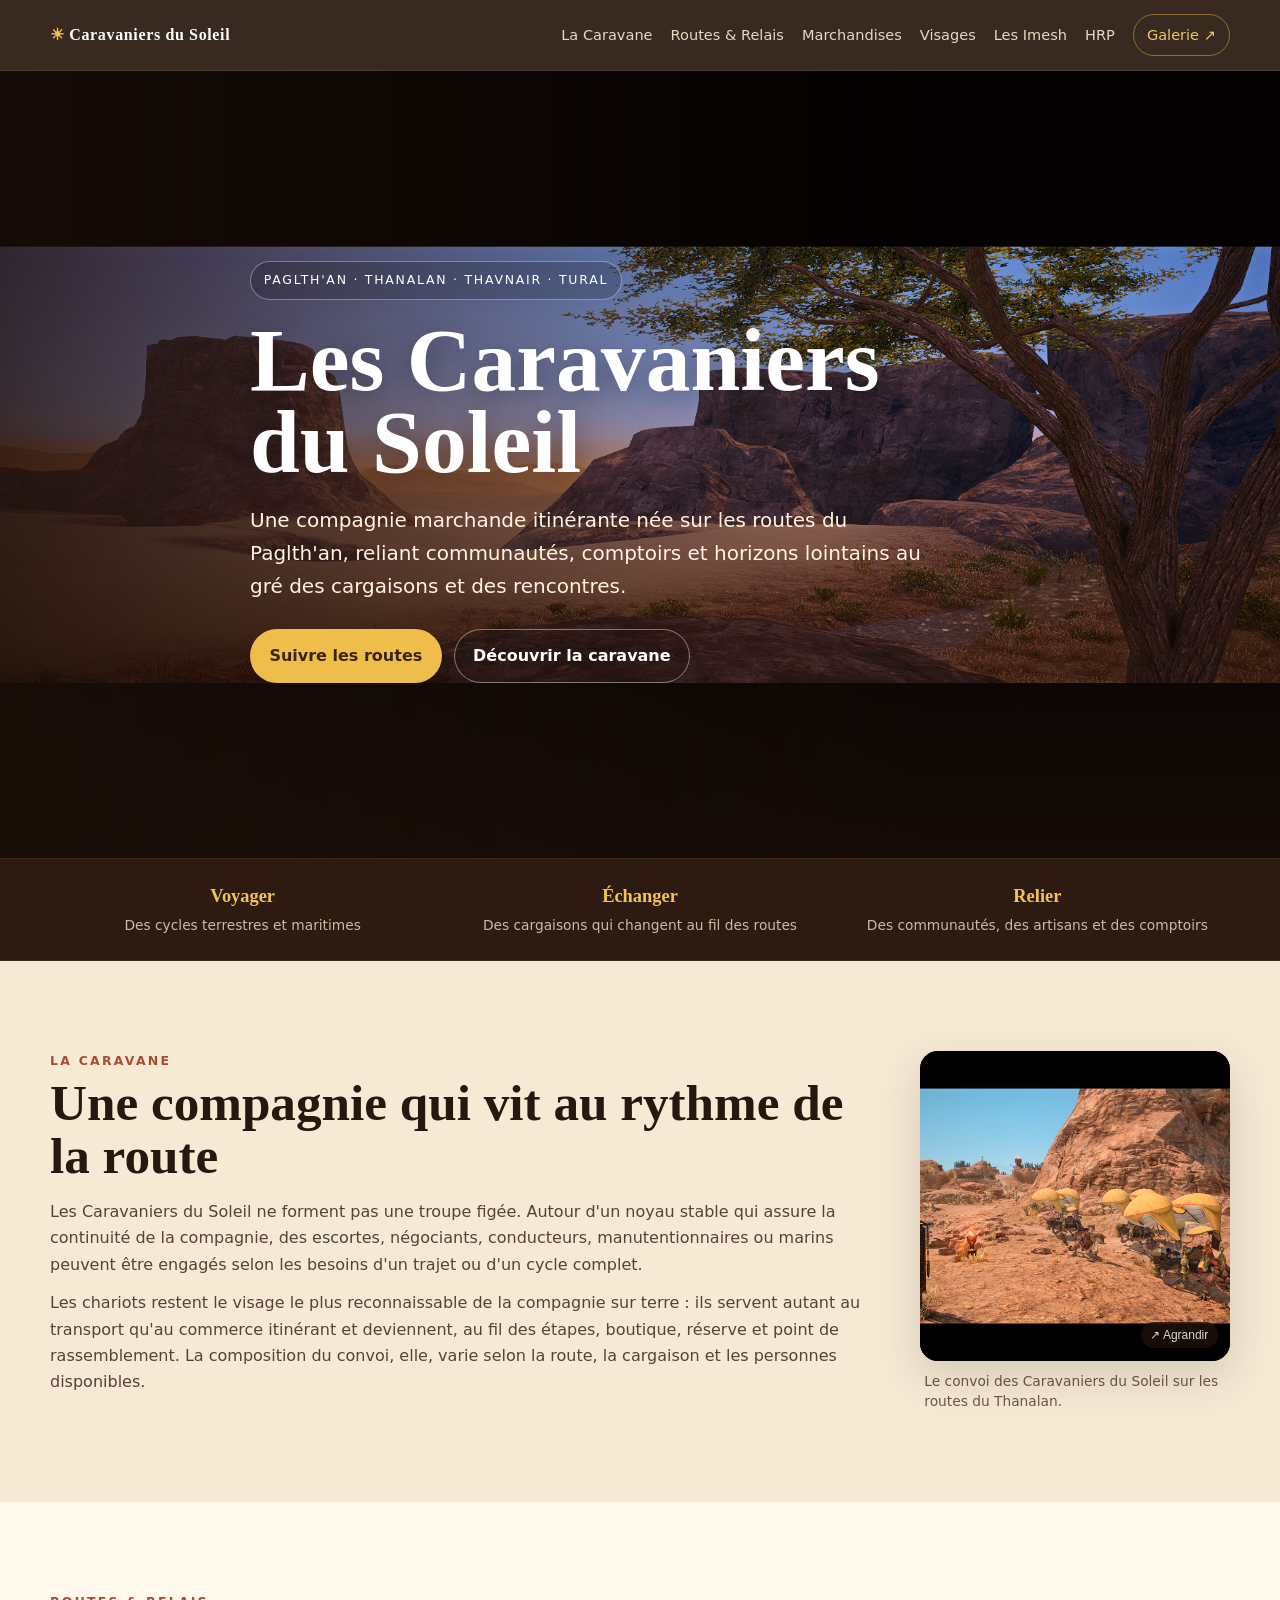
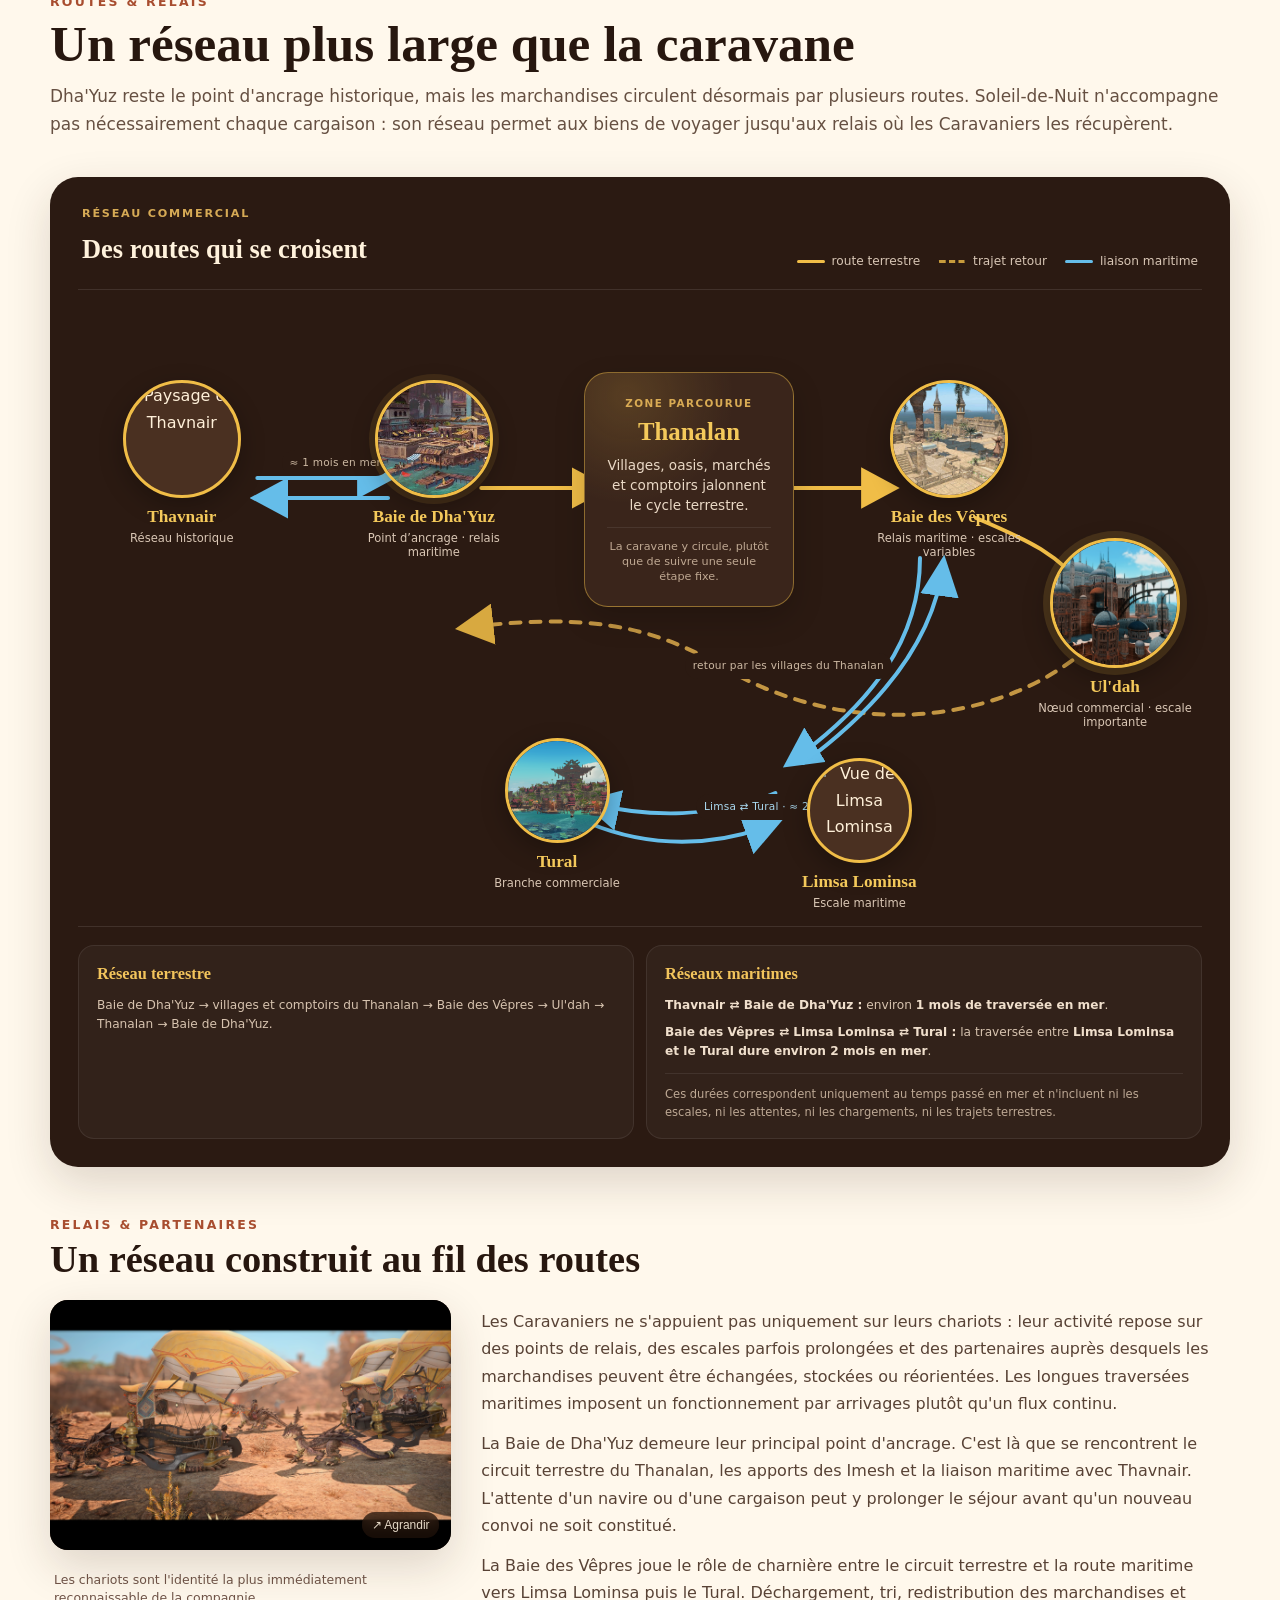
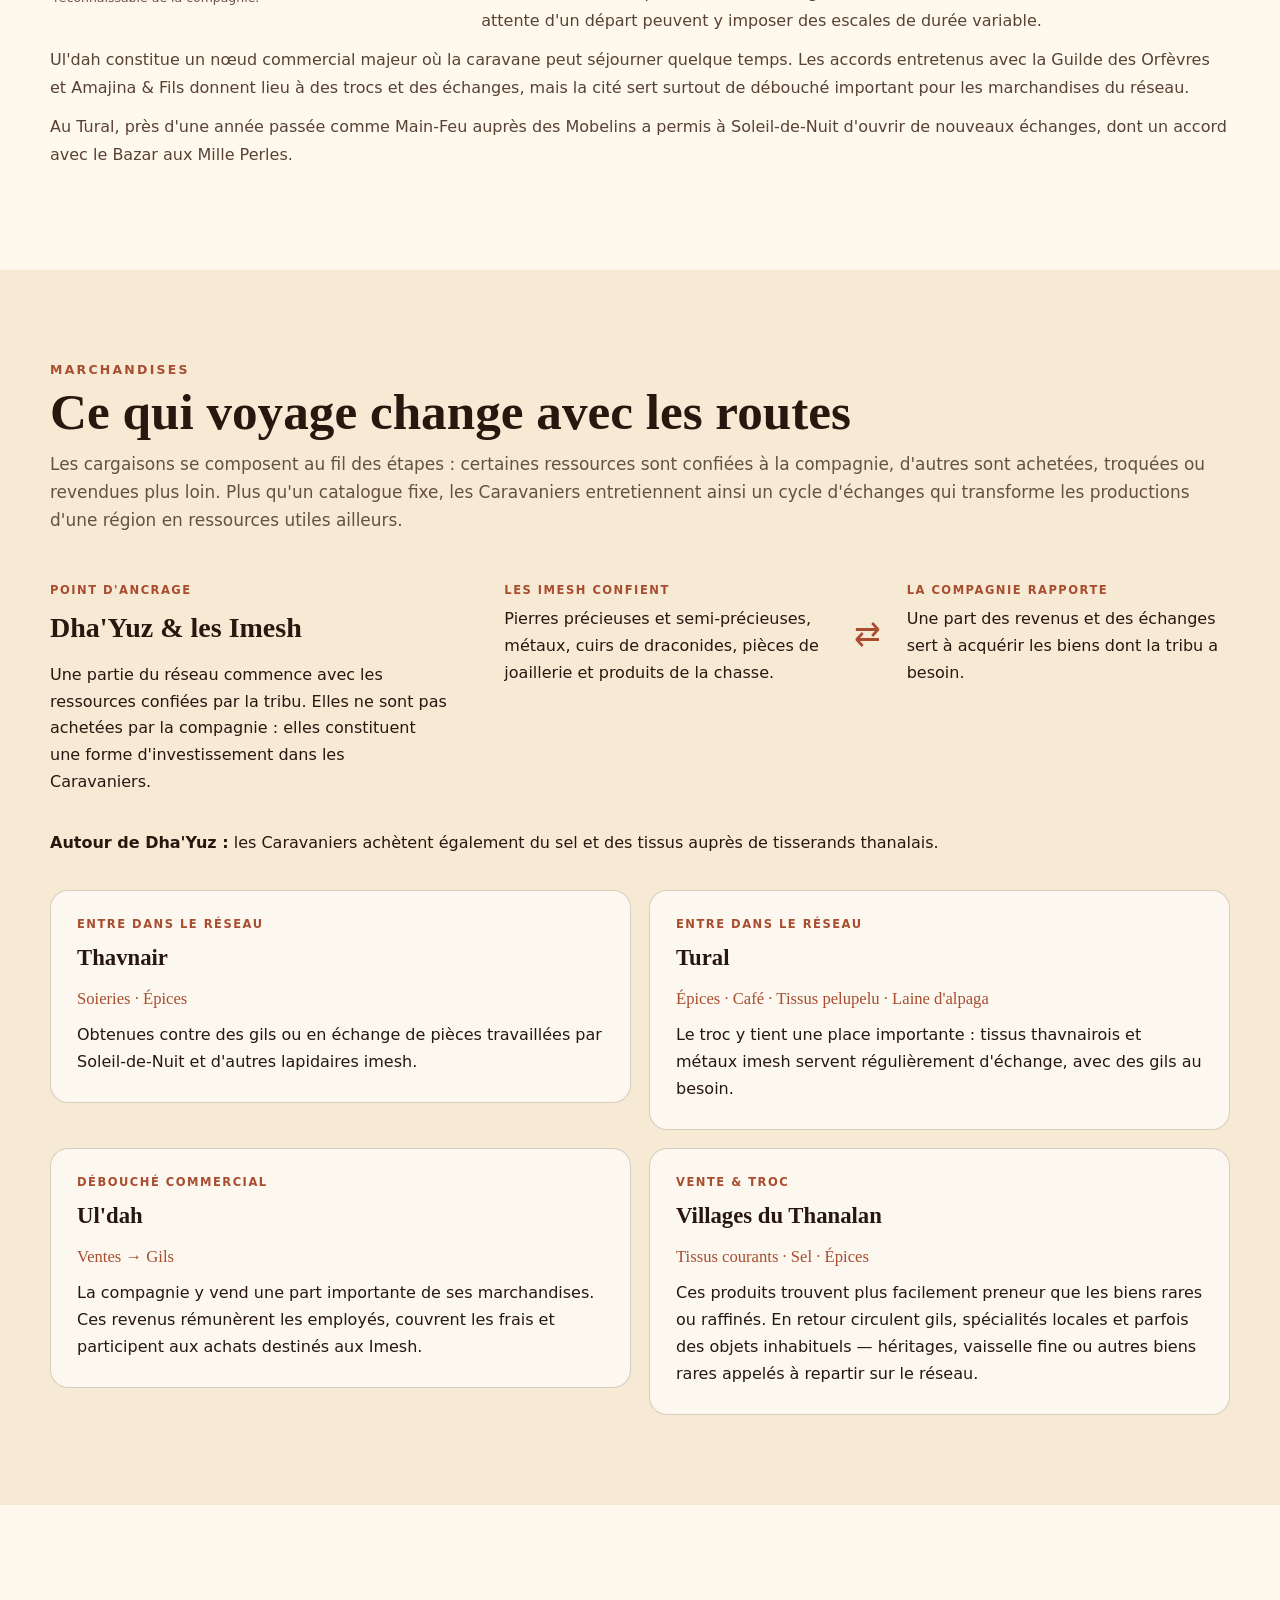
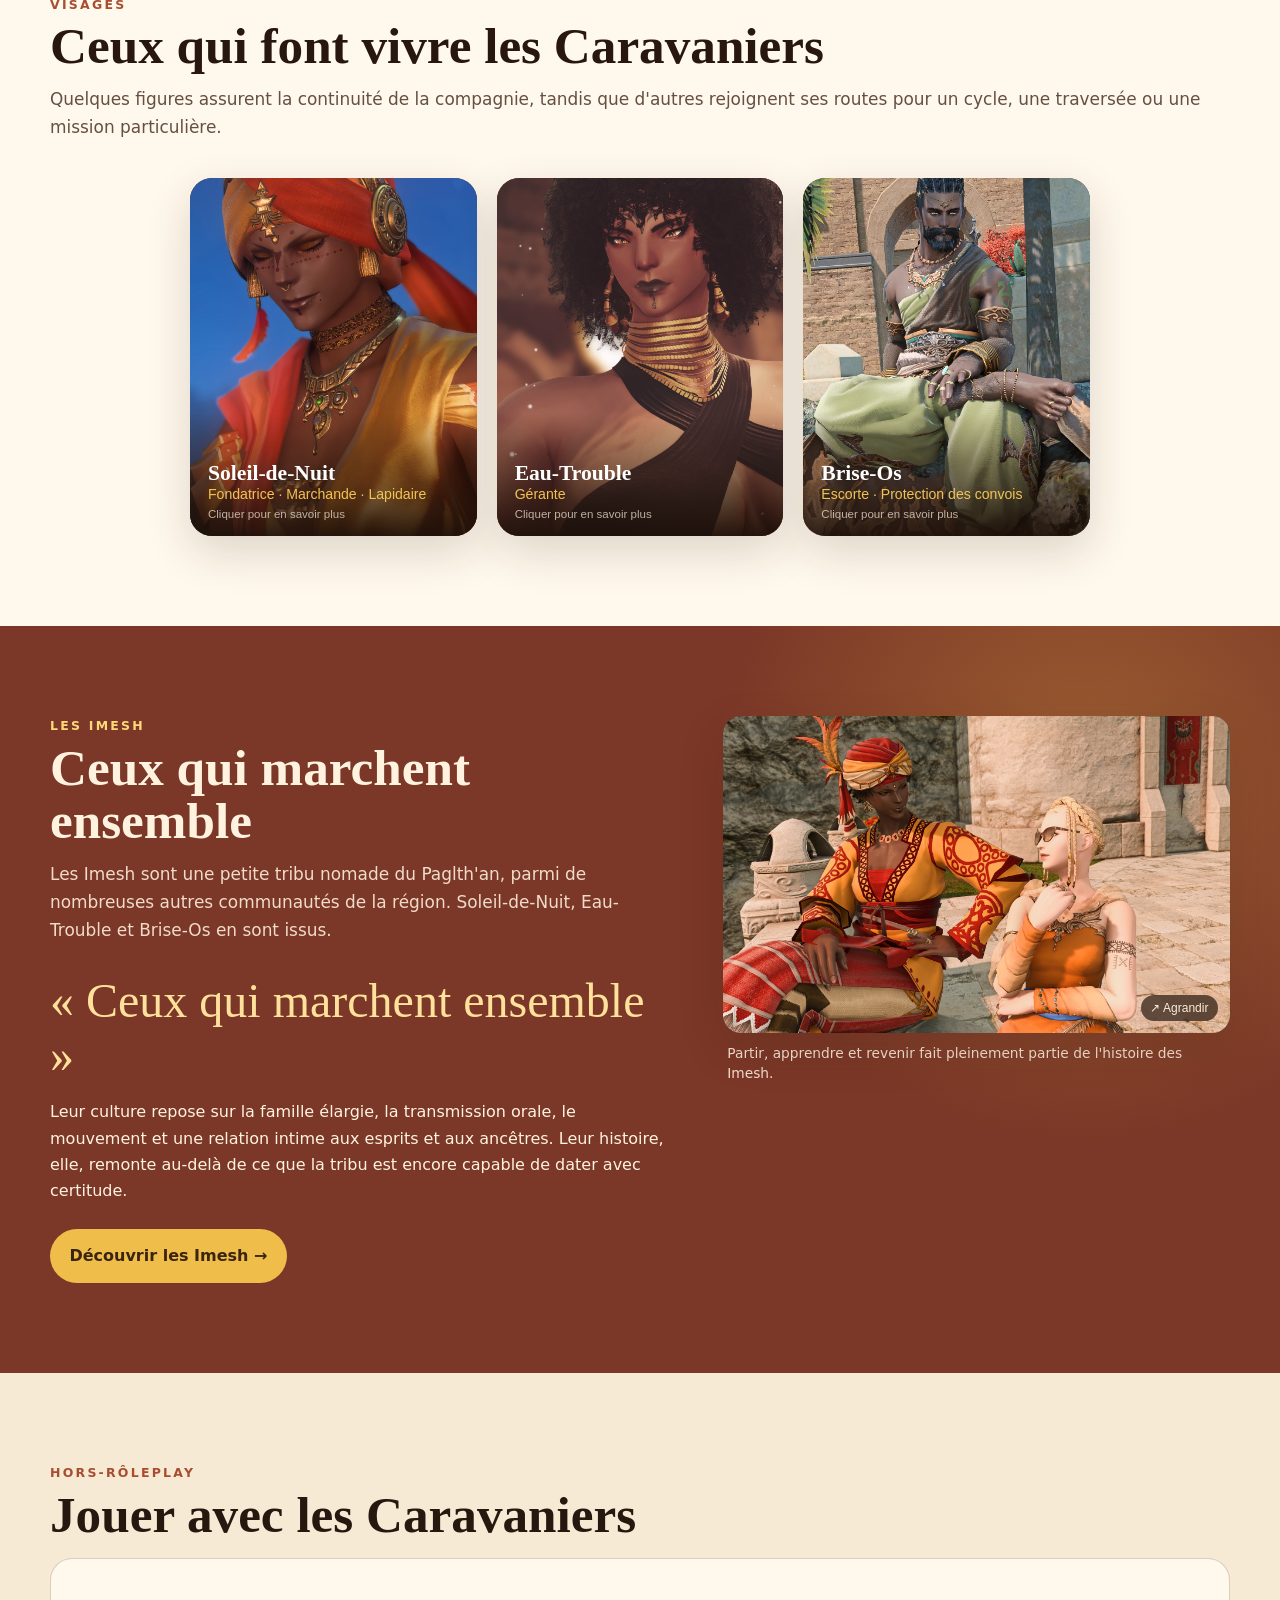
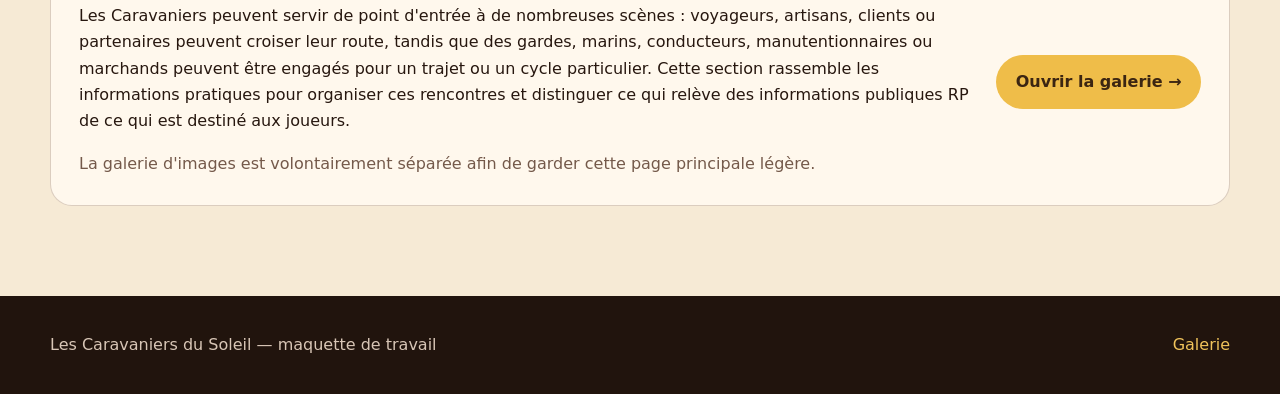
==== commit 5e8a1f7b: "Add files via upload" ====
--- a/index.html
+++ b/index.html
@@ -178,8 +178,54 @@
 <div class="container">
 <div class="kicker">Marchandises</div>
 <h2 class="section-title">Ce qui voyage change avec les routes</h2>
-<p class="section-intro">Les cargaisons se composent au fil des étapes : certaines ressources sont confiées à la compagnie, d'autres sont achetées, troquées ou revendues plus loin. Le réseau transforme ainsi des productions locales en nouveaux biens, en gils et en ressources utiles à la suite du voyage.</p>
-<div class="goods"><article class="good"><h3>Dha'Yuz &amp; les Imesh</h3><p>Les Imesh confient à la compagnie pierres précieuses et semi-précieuses, métaux, cuirs de draconides, pièces de joaillerie et produits de la chasse. Ces biens ne sont pas achetés : ils constituent une forme d'investissement de la tribu dans les Caravaniers. Autour de Dha'Yuz, la compagnie achète également du sel et des tissus auprès de tisserands thanalais.</p></article><article class="good"><h3>Thavnair</h3><p>La caravane y recherche surtout soieries et épices. Elles sont obtenues contre des gils ou par échange avec des pièces travaillées par Soleil-de-Nuit et d'autres lapidaires imesh.</p></article><article class="good"><h3>Tural</h3><p>Épices, café, tissus pelupelu et laine d'alpaga constituent l'essentiel des cargaisons. Le troc y tient une place importante : tissus thavnairois et métaux imesh servent régulièrement d'échange, complétés au besoin par des gils.</p></article><article class="good"><h3>Ul'dah</h3><p>La cité est avant tout un débouché : la compagnie y vend une part importante de ses marchandises et y engrange des gils. Ces revenus servent à rémunérer les employés, couvrir les frais de la compagnie et acheter des biens destinés aux Imesh.</p></article><article class="good"><h3>Villages du Thanalan</h3><p>Les ventes et trocs s'adaptent aux moyens locaux. Tissus thanalais courants, sel et épices y trouvent plus facilement preneur que les produits rares ou raffinés. En retour, les Caravaniers récupèrent des gils, des spécialités locales et parfois des biens inhabituels ou rares — héritages, vaisselle fine ou objets appelés à repartir sur le réseau.</p></article></div><aside class="goods-cycle-note"><strong>Un cycle de réciprocité avec les Imesh</strong><p>La contribution de la tribu fournit une partie des ressources qui alimentent le réseau. En retour, Soleil-de-Nuit consacre une part des revenus et des échanges des Caravaniers à l'acquisition de biens dont les Imesh ont besoin : sa participation à la compagnie est aussi une manière de contribuer matériellement à sa communauté.</p></aside>
+<p class="section-intro">Les cargaisons se composent au fil des étapes : certaines ressources sont confiées à la compagnie, d'autres sont achetées, troquées ou revendues plus loin. Plus qu'un catalogue fixe, les Caravaniers entretiennent ainsi un cycle d'échanges qui transforme les productions d'une région en ressources utiles ailleurs.</p>
+
+<div class="goods-origin">
+  <div class="goods-origin-heading">
+    <span class="goods-label">Point d'ancrage</span>
+    <h3>Dha'Yuz &amp; les Imesh</h3>
+    <p>Une partie du réseau commence avec les ressources confiées par la tribu. Elles ne sont pas achetées par la compagnie : elles constituent une forme d'investissement dans les Caravaniers.</p>
+  </div>
+  <div class="goods-origin-flow">
+    <div>
+      <span class="goods-label">Les Imesh confient</span>
+      <p>Pierres précieuses et semi-précieuses, métaux, cuirs de draconides, pièces de joaillerie et produits de la chasse.</p>
+    </div>
+    <div class="goods-flow-arrow" aria-hidden="true">⇄</div>
+    <div>
+      <span class="goods-label">La compagnie rapporte</span>
+      <p>Une part des revenus et des échanges sert à acquérir les biens dont la tribu a besoin.</p>
+    </div>
+  </div>
+  <p class="goods-origin-local"><strong>Autour de Dha'Yuz :</strong> les Caravaniers achètent également du sel et des tissus auprès de tisserands thanalais.</p>
+</div>
+
+<div class="goods-market-grid">
+  <article class="goods-market">
+    <span class="goods-label">Entre dans le réseau</span>
+    <h3>Thavnair</h3>
+    <p class="goods-list">Soieries · Épices</p>
+    <p>Obtenues contre des gils ou en échange de pièces travaillées par Soleil-de-Nuit et d'autres lapidaires imesh.</p>
+  </article>
+  <article class="goods-market">
+    <span class="goods-label">Entre dans le réseau</span>
+    <h3>Tural</h3>
+    <p class="goods-list">Épices · Café · Tissus pelupelu · Laine d'alpaga</p>
+    <p>Le troc y tient une place importante : tissus thavnairois et métaux imesh servent régulièrement d'échange, avec des gils au besoin.</p>
+  </article>
+  <article class="goods-market">
+    <span class="goods-label">Débouché commercial</span>
+    <h3>Ul'dah</h3>
+    <p class="goods-list">Ventes → Gils</p>
+    <p>La compagnie y vend une part importante de ses marchandises. Ces revenus rémunèrent les employés, couvrent les frais et participent aux achats destinés aux Imesh.</p>
+  </article>
+  <article class="goods-market">
+    <span class="goods-label">Vente &amp; troc</span>
+    <h3>Villages du Thanalan</h3>
+    <p class="goods-list">Tissus courants · Sel · Épices</p>
+    <p>Ces produits trouvent plus facilement preneur que les biens rares ou raffinés. En retour circulent gils, spécialités locales et parfois des objets inhabituels — héritages, vaisselle fine ou autres biens rares appelés à repartir sur le réseau.</p>
+  </article>
+</div>
 </div>
 </section>
 <section class="alt" id="visages">
@@ -189,7 +235,7 @@
 <p class="section-intro">Quelques figures assurent la continuité de la compagnie, tandis que d'autres rejoignent ses routes pour un cycle, une traversée ou une mission particulière.</p>
 <div class="faces">
 <button class="face face-soleil" data-face-description="Fondatrice des Caravaniers du Soleil, Soleil-de-Nuit entretient les principaux réseaux commerciaux de la compagnie et négocie ses accords. Formée au commerce auprès d’un marchand thavnairois, elle a progressivement développé des liens à Thavnair, Ul'dah puis au Tural.||Si elle demeure le principal visage des Caravaniers, le fonctionnement de la compagnie lui permet aujourd’hui de ne pas accompagner personnellement chaque cargaison." data-face-role="Fondatrice · Marchande · Lapidaire" data-face-title="Soleil-de-Nuit" type="button"><img alt="Portrait de Soleil-de-Nuit" src="assets/portrait-soleil.png"/><div class="face-info"><h3>Soleil-de-Nuit</h3><span>Fondatrice · Marchande · Lapidaire</span><small>Cliquer pour en savoir plus</small></div></button>
-<button class="face face-eau-trouble" data-face-description="Proche de Soleil-de-Nuit et membre des Imesh, Eau-Trouble l’épaule dans la gestion des Caravaniers du Soleil. Elle assure notamment la continuité des activités lorsque la fondatrice voyage, négocie ailleurs ou demeure longtemps éloignée de la compagnie.||Son expérience de sourcière constitue également un savoir précieux pour une caravane amenée à traverser régulièrement des régions arides." data-face-role="Gérante" data-face-title="Eau-Trouble" type="button"><img alt="Portrait d’Eau-Trouble" src="assets/portrait-eau-trouble.png"/><div class="face-info"><h3>Eau-Trouble</h3><span>Gérante</span><small>Cliquer pour en savoir plus</small></div></button>
+<button class="face face-eau-trouble" data-face-description="Proche de Soleil-de-Nuit et membre des Imesh, Eau-Trouble l’épaule dans la gestion des Caravaniers du Soleil. Elle assure notamment la continuité des activités lorsque la fondatrice voyage, négocie ailleurs ou demeure longtemps éloignée de la compagnie.||Sourcière de la tribu, elle possède également une affinité remarquable avec les draconides et une véritable expertise dans leur soin et leur conduite. Sans son don pour la magie de l’eau, c’est d’ailleurs vers leur dressage qu’elle se serait naturellement tournée. Au sein des Caravaniers, elle veille ainsi autant à la gestion de la compagnie qu’aux draconides qui accompagnent ses convois." data-face-role="Gérante" data-face-title="Eau-Trouble" type="button"><img alt="Portrait d’Eau-Trouble" src="assets/portrait-eau-trouble.png"/><div class="face-info"><h3>Eau-Trouble</h3><span>Gérante</span><small>Cliquer pour en savoir plus</small></div></button>
 <button class="face face-brise-os" data-face-description="Guerrier imesh expérimenté et cousin de Soleil-de-Nuit, Brise-Os assure ponctuellement la protection des convois terrestres. Combattant spécialisé dans le pugilat, il veille aussi bien sur les voyageurs que sur les marchandises lorsque sa présence est requise.||Une fonction qui lui permet désormais de mettre son expérience au service des Caravaniers et de ceux auxquels il est attaché." data-face-role="Escorte · Protection des convois" data-face-title="Brise-Os" type="button"><img alt="Portrait de Brise-Os" src="assets/portrait-brise-os.png"/><div class="face-info"><h3>Brise-Os</h3><span>Escorte · Protection des convois</span><small>Cliquer pour en savoir plus</small></div></button>
 </div>
 
--- a/style.css
+++ b/style.css
@@ -499,3 +499,86 @@
   margin-bottom:.45rem;
 }
 .trade-flow-note p{margin:0;color:#d7c3af;font-size:.8rem;line-height:1.62}
+
+
+/* Relais & partenaires — vignette éditoriale entourée par le texte */
+.relay-partners{display:block}
+.relay-partners-copy{display:flow-root}
+.relay-partners-photo{
+  float:left;
+  width:300px;
+  max-width:34%;
+  margin:.25rem 30px 16px 0;
+}
+.relay-partners-photo .zoomable-image{
+  aspect-ratio:4/3;
+  border-radius:18px;
+}
+.relay-partners-photo .zoomable-image img{
+  width:100%;
+  height:100%;
+  object-fit:cover;
+  object-position:center;
+}
+.relay-partners-photo .caption-below{
+  font-size:.78rem;
+  line-height:1.45;
+  margin-top:.55rem;
+}
+.relay-partners-copy p{line-height:1.72}
+@media (max-width:980px){
+  .relay-partners-photo{width:250px;max-width:38%;margin-right:24px}
+}
+@media (max-width:680px){
+  .relay-partners-photo{float:none;width:100%;max-width:360px;margin:1rem auto 1.35rem}
+  .relay-partners-photo .zoomable-image{aspect-ratio:16/10}
+}
+
+/* Index v8 — marchandises : contenu plus détaillé sans bulles surdimensionnées */
+#marchandises .goods{grid-template-columns:repeat(6,1fr);align-items:stretch}
+#marchandises .good{grid-column:span 2}
+#marchandises .good:nth-child(4){grid-column:2 / span 2}
+#marchandises .good:nth-child(5){grid-column:4 / span 2}
+.goods-cycle-note{margin-top:22px;padding:22px 26px;border-left:4px solid var(--terracotta);background:rgba(255,255,255,.58);border-radius:0 16px 16px 0;line-height:1.7}
+.goods-cycle-note strong{display:block;font-family:Georgia,serif;font-size:1.25rem;margin-bottom:.35rem}
+.goods-cycle-note p{margin:0}
+@media(max-width:900px){
+  #marchandises .goods{grid-template-columns:1fr 1fr}
+  #marchandises .good,#marchandises .good:nth-child(4),#marchandises .good:nth-child(5){grid-column:auto}
+  #marchandises .good:last-child{grid-column:1 / -1}
+}
+@media(max-width:620px){
+  #marchandises .goods{grid-template-columns:1fr}
+  #marchandises .good:last-child{grid-column:auto}
+}
+
+/* Index v9 — Marchandises : lecture éditoriale des flux */
+#marchandises .section-intro{max-width:880px}
+.goods-origin{margin-top:34px;padding:12px 0 0;display:grid;grid-template-columns:minmax(260px,.8fr) minmax(0,1.45fr);gap:30px 54px;align-items:start}
+.goods-origin-heading h3,.goods-market h3{font-family:Georgia,serif;color:var(--ink);margin:.3rem 0 .65rem}
+.goods-origin-heading h3{font-size:1.75rem}
+.goods-origin-heading p,.goods-origin-flow p,.goods-market p{line-height:1.68;margin:.35rem 0 0}
+.goods-label{display:block;color:var(--terracotta);font-size:.72rem;font-weight:800;letter-spacing:.13em;text-transform:uppercase}
+.goods-origin-flow{display:grid;grid-template-columns:1fr auto 1fr;gap:22px;align-items:center}
+.goods-flow-arrow{font-family:Georgia,serif;color:var(--terracotta);font-size:2rem;line-height:1;padding:0 4px}
+.goods-origin-local{grid-column:1 / -1;margin:0!important;padding-top:4px;line-height:1.65}
+.goods-market-grid{display:grid;grid-template-columns:1fr 1fr;gap:18px;margin-top:34px;align-items:start}
+.goods-market{min-width:0;padding:24px 26px 26px;background:rgba(255,255,255,.62);border:1px solid var(--line);border-radius:18px}
+.goods-market h3{font-size:1.42rem}
+.goods-market .goods-list{font-family:Georgia,serif;font-size:1.04rem;color:var(--terracotta);line-height:1.5;margin:.15rem 0 .65rem}
+@media(max-width:800px){
+  .goods-origin{grid-template-columns:1fr;gap:24px}
+  .goods-origin-flow{grid-template-columns:1fr;gap:14px}
+  .goods-flow-arrow{transform:rotate(90deg);justify-self:start;margin-left:8px}
+  .goods-origin-local{grid-column:auto}
+  .goods-market-grid{grid-template-columns:1fr;gap:14px}
+  .goods-market{padding:22px 22px 24px}
+}
+
+/* Section introductions: use the full available content width.
+   Avoids artificial line breaks caused by inherited max-width caps. */
+.section-intro,
+#marchandises .section-intro {
+  width: 100%;
+  max-width: none;
+}
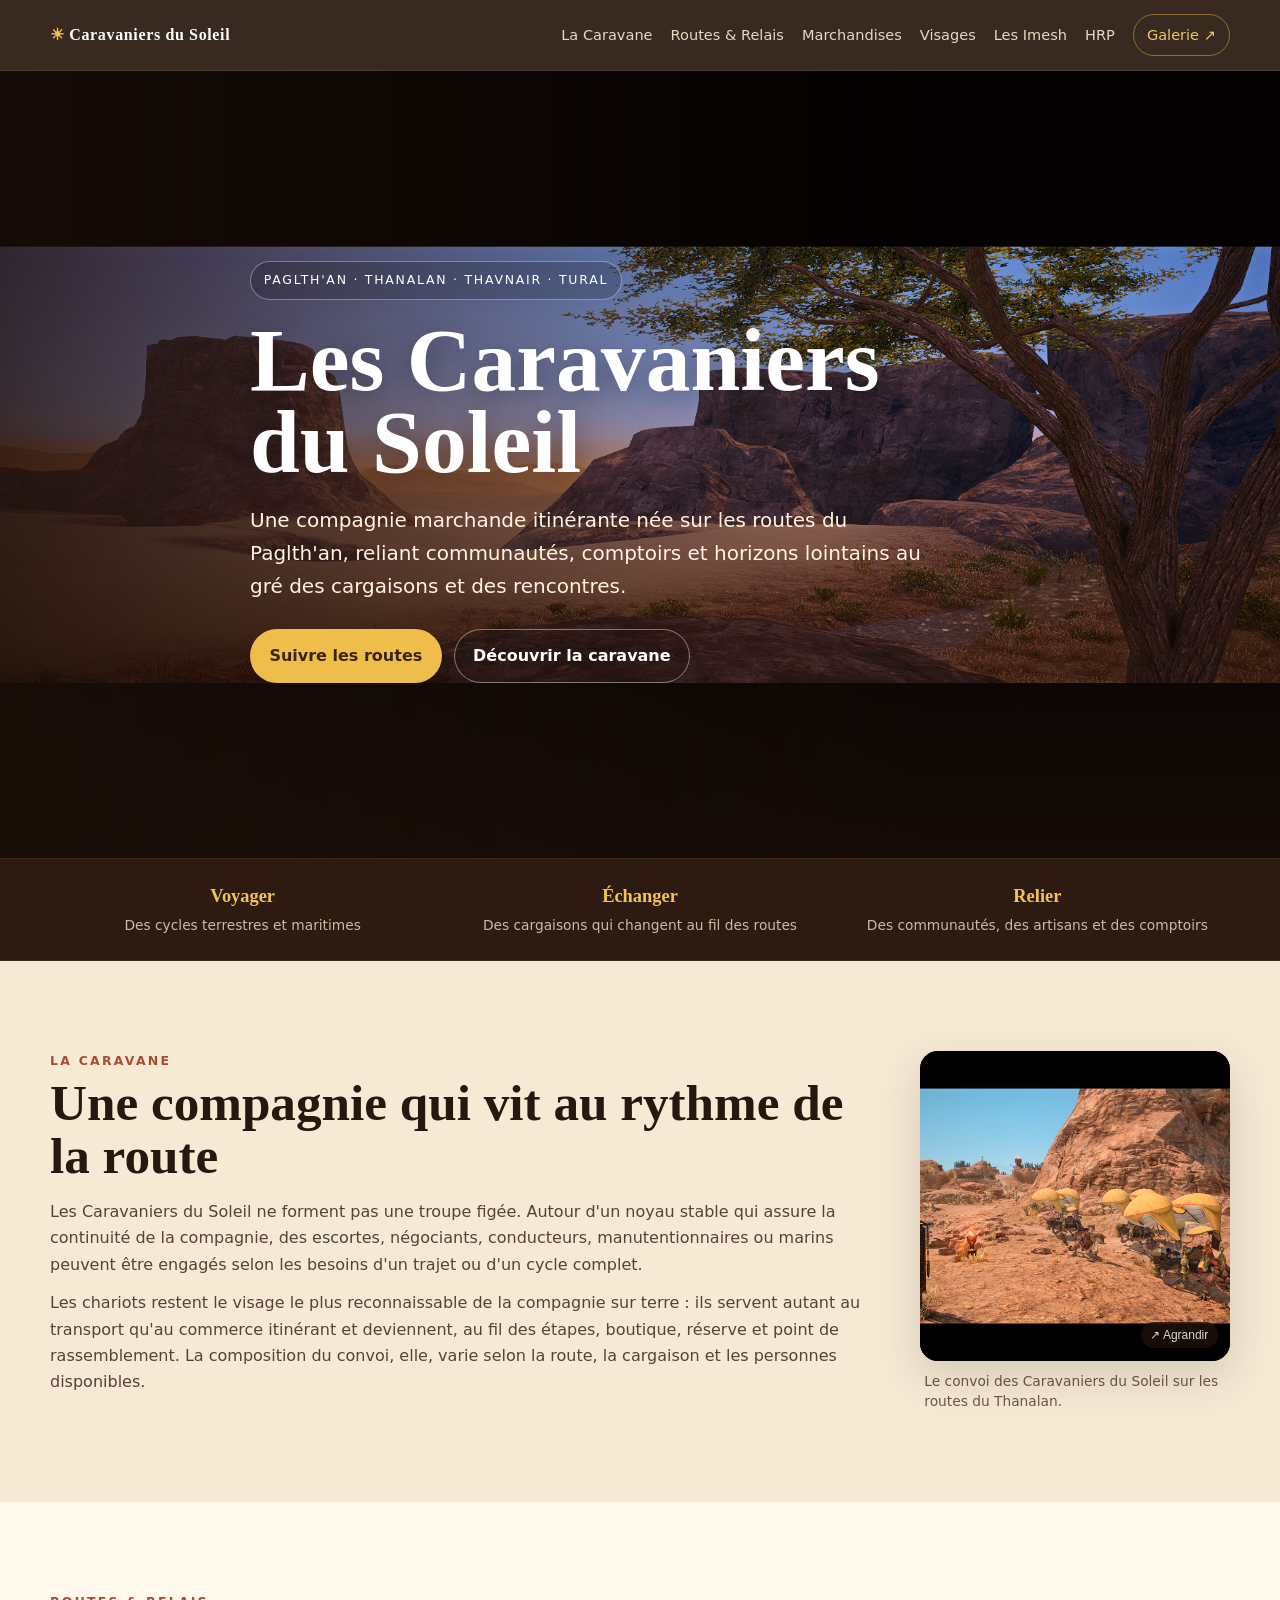
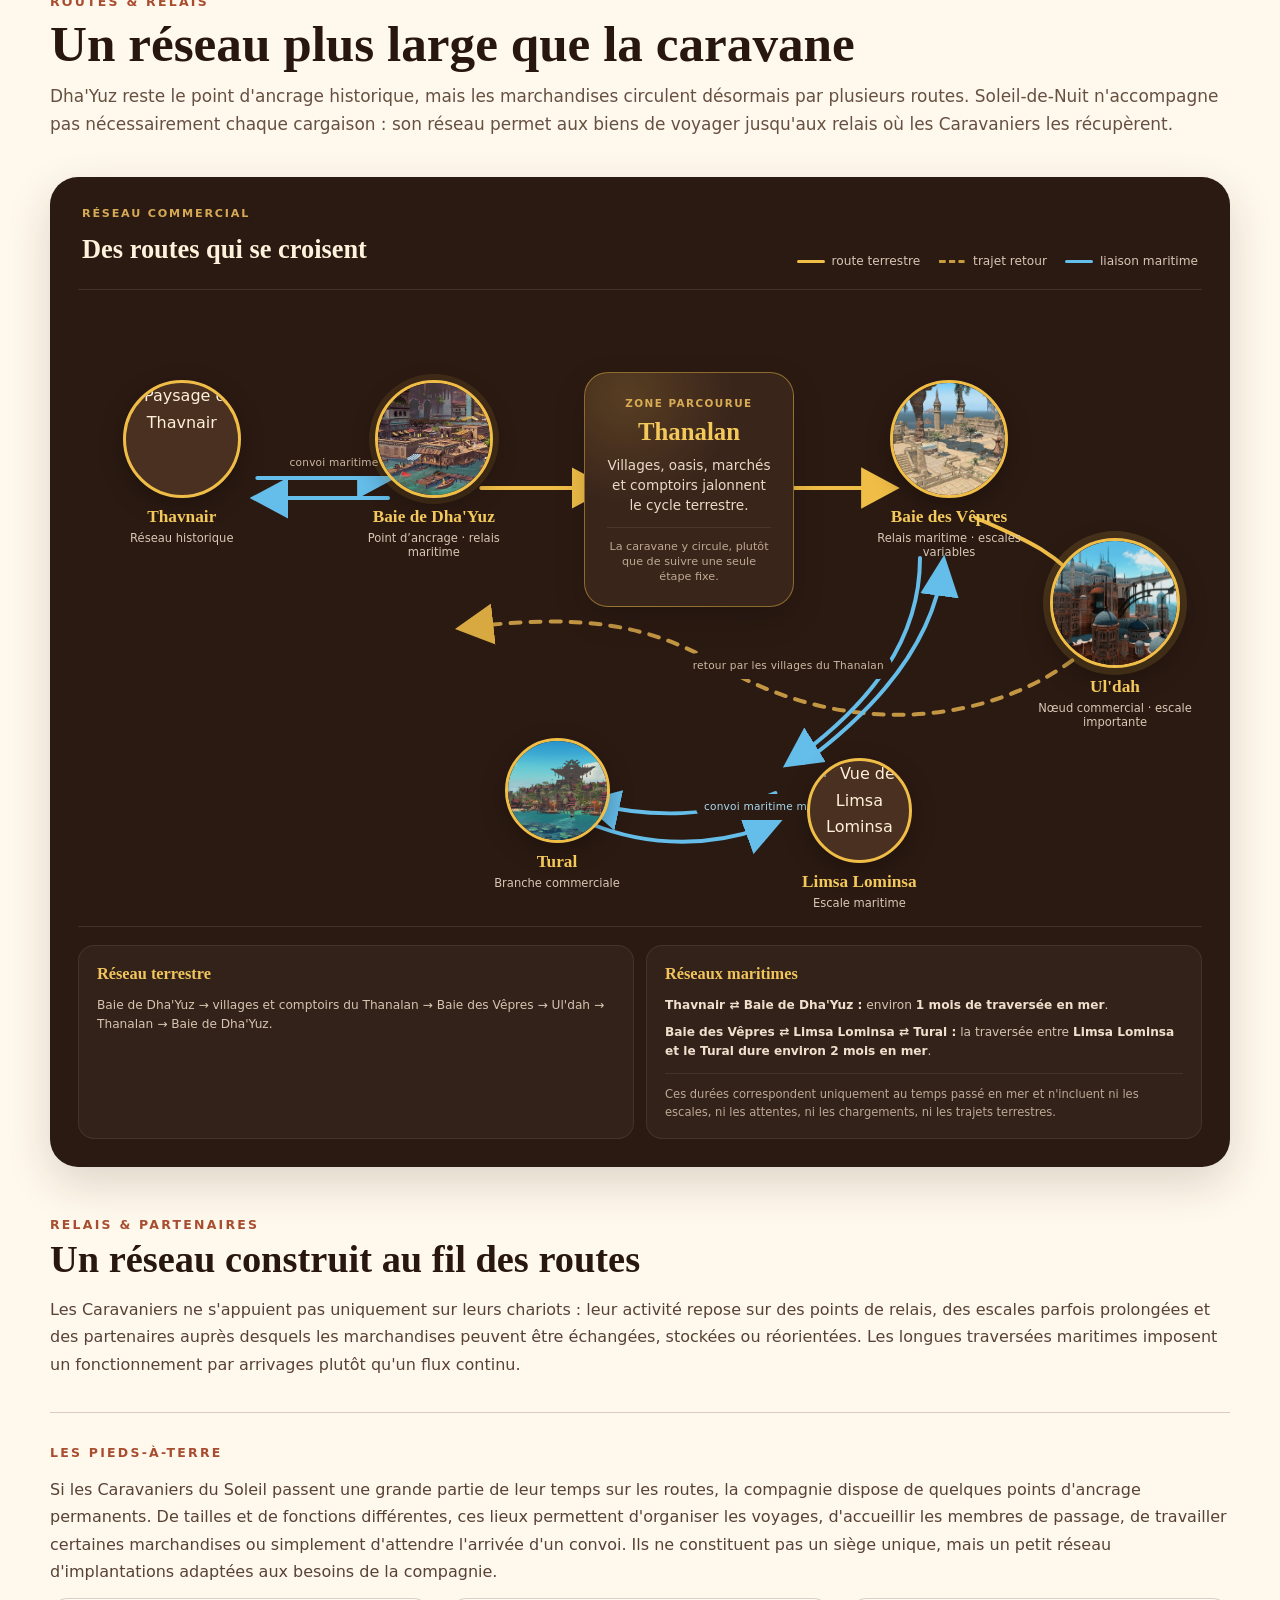
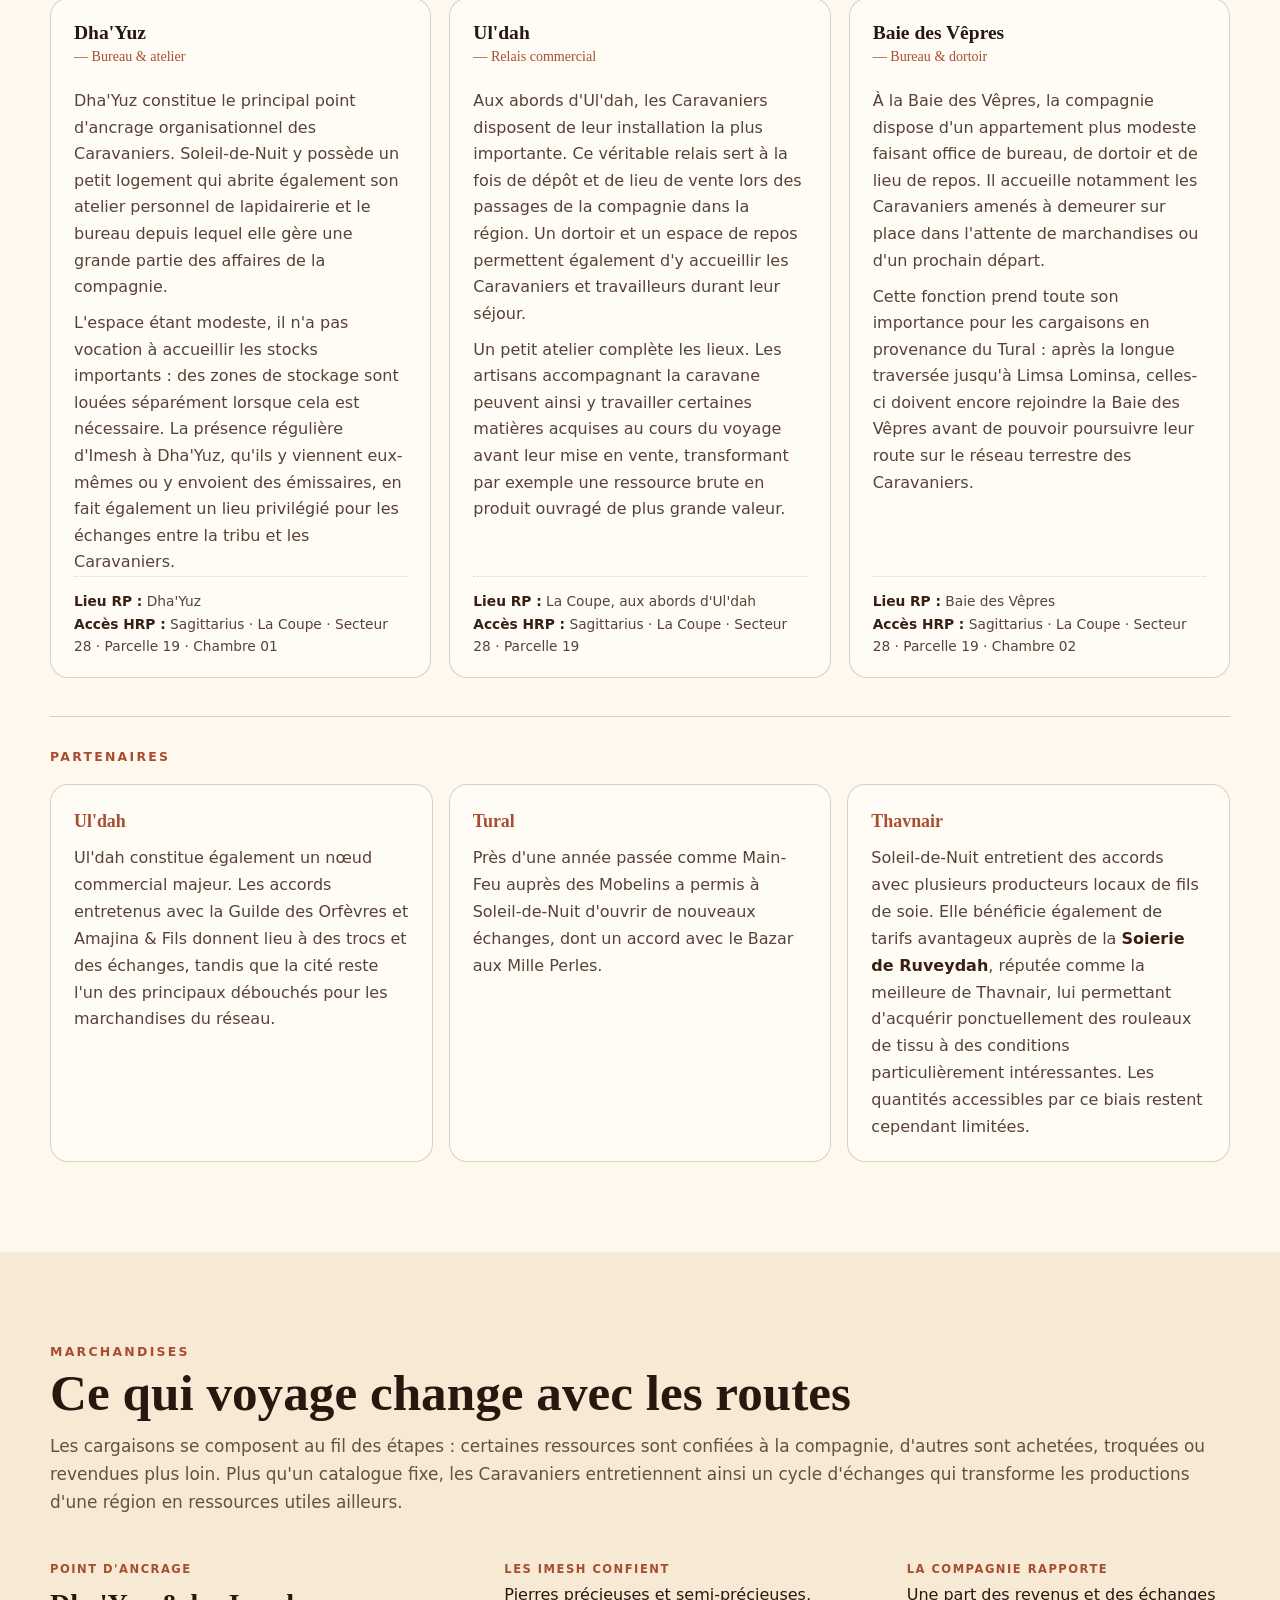
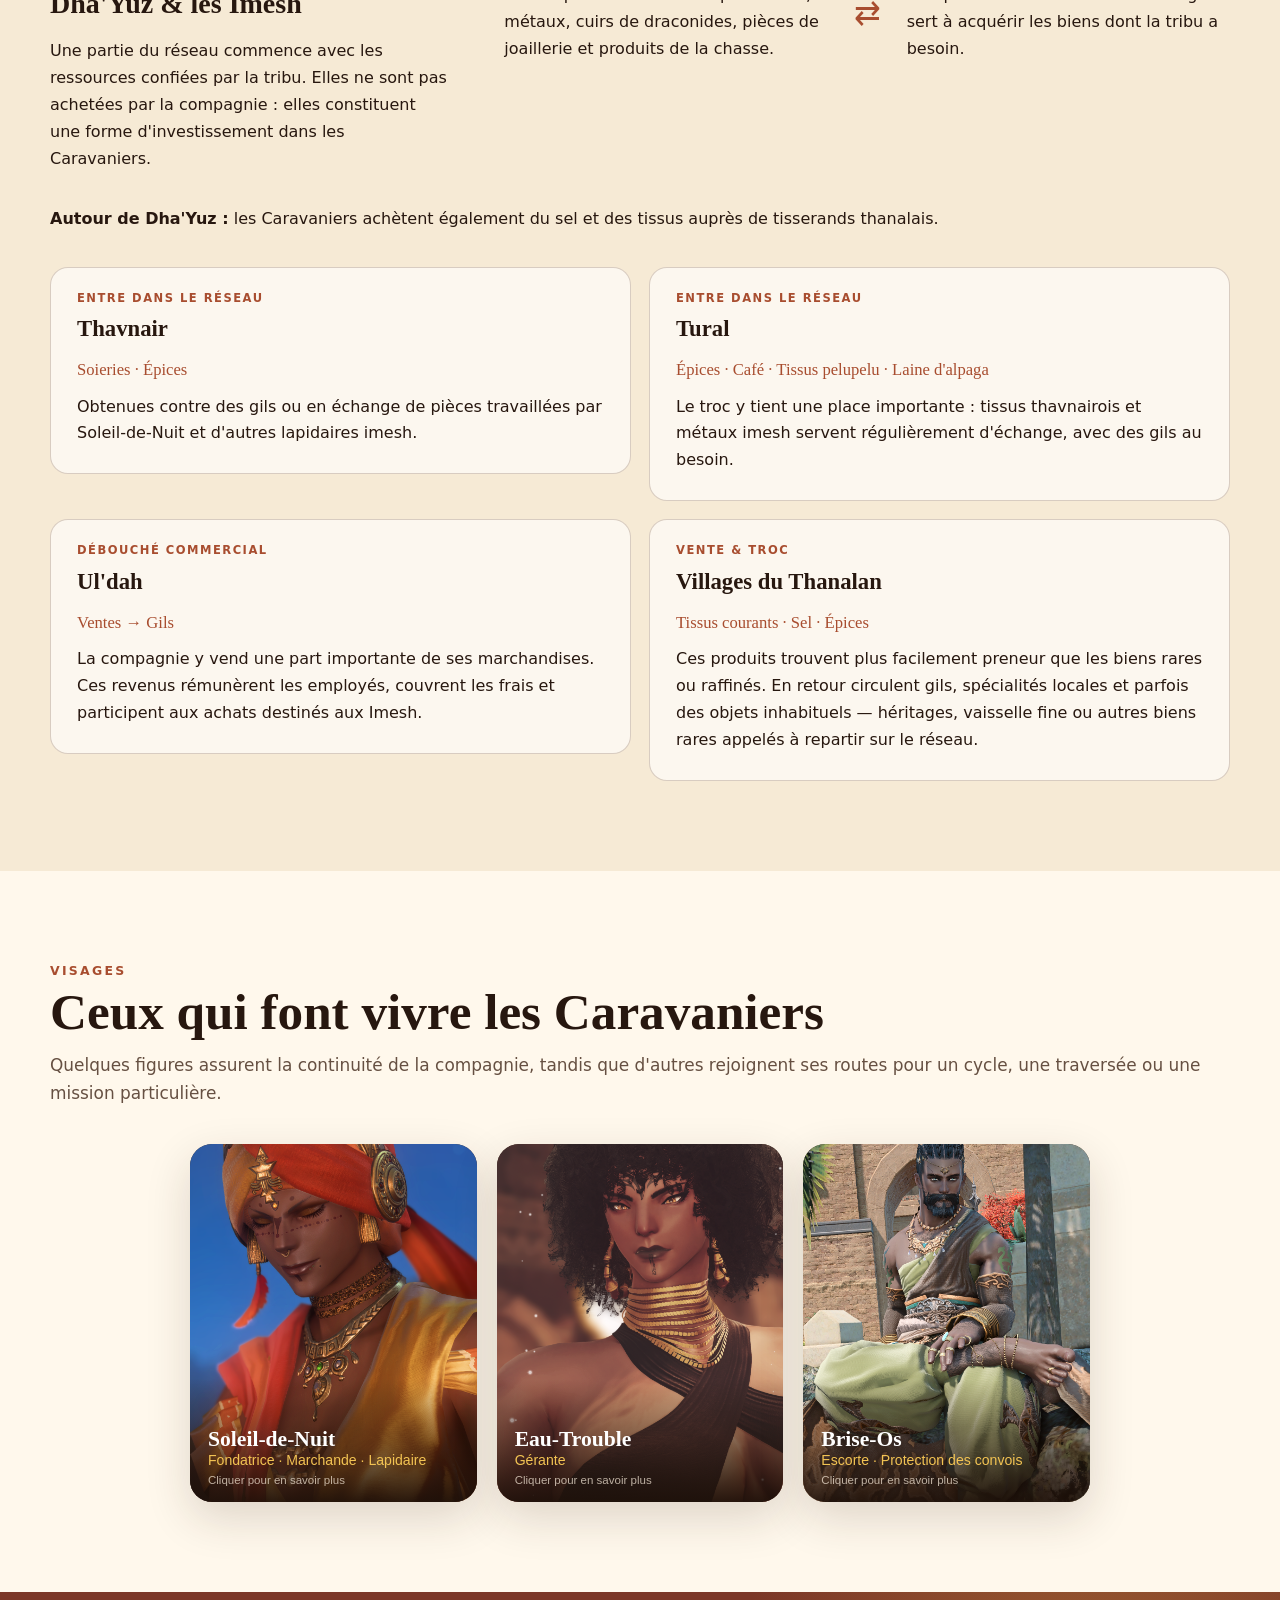
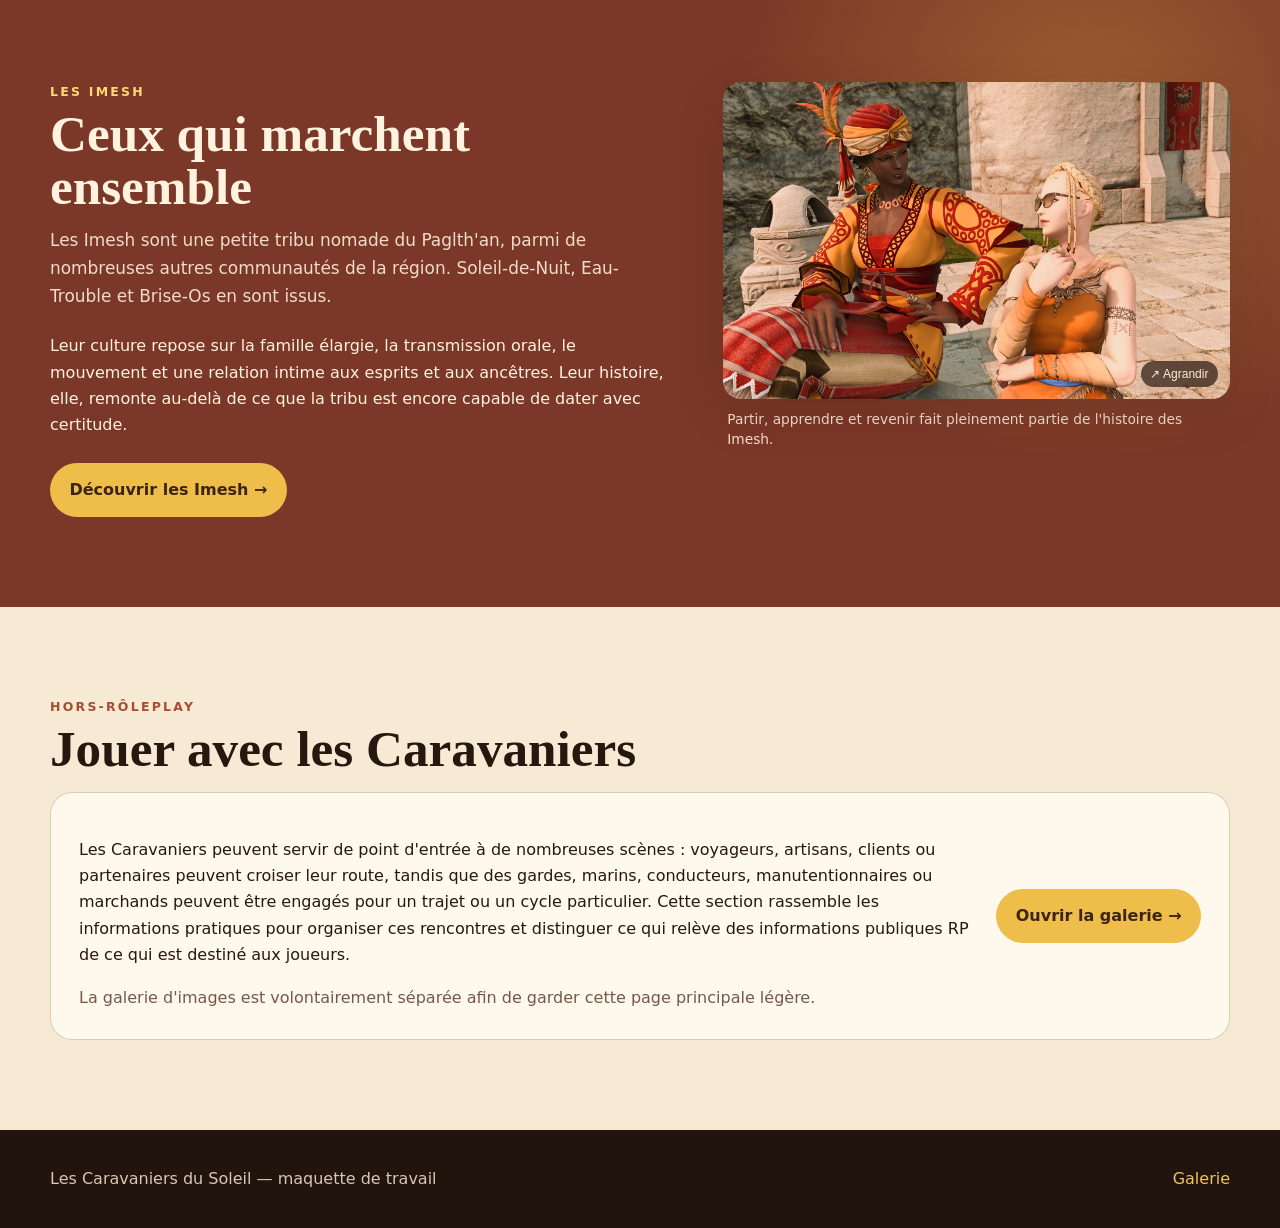
==== commit b0c4f031: "Add files via upload" ====
--- a/index.html
+++ b/index.html
@@ -103,10 +103,10 @@
 <path class="map-line sea" d="M545 515 C610 540, 680 540, 745 515" marker-end="url(#arrow-sea)"></path>
 <path class="map-line sea" d="M775 455 C855 400, 915 335, 925 255" marker-end="url(#arrow-sea)"></path>
 </svg>
-<div class="route-label label-thav">≈ 1 mois en mer</div>
+<div class="route-label label-thav">convoi maritime marchand</div>
 <div class="route-label label-outbound">cycle terrestre</div>
 <div class="route-label label-return">retour par les villages du Thanalan</div>
-<div class="route-label label-sea">Limsa ⇄ Tural · ≈ 2 mois en mer</div>
+<div class="route-label label-sea">convoi maritime marchand</div>
 <article class="map-node node-thavnair">
 <img alt="Paysage de Thavnair" loading="lazy" src="https://i.imgur.com/QucBGsy.png"/>
 <div><strong>Thavnair</strong><small>Réseau historique</small></div>
@@ -158,18 +158,50 @@
 <div class="kicker">Relais &amp; partenaires</div>
 <h3 class="section-title" style="font-size:2.4rem">Un réseau construit au fil des routes</h3>
 <div class="prose relay-partners-copy">
-<figure class="photo-block wide relay-partners-photo">
-<button aria-label="Agrandir l’image des chariots des Caravaniers du Soleil" class="zoomable-image" type="button">
-<img alt="Chariots des Caravaniers du Soleil" src="assets/caravane-detail.png"/>
-<span aria-hidden="true" class="zoom-hint">↗ Agrandir</span>
-</button>
-<figcaption class="caption-below">Les chariots sont l'identité la plus immédiatement reconnaissable de la compagnie.</figcaption>
-</figure>
-<p>Les Caravaniers ne s'appuient pas uniquement sur leurs chariots : leur activité repose sur des points de relais, des escales parfois prolongées et des partenaires auprès desquels les marchandises peuvent être échangées, stockées ou réorientées. Les longues traversées maritimes imposent un fonctionnement par arrivages plutôt qu'un flux continu.</p>
-<p>La Baie de Dha'Yuz demeure leur principal point d'ancrage. C'est là que se rencontrent le circuit terrestre du Thanalan, les apports des Imesh et la liaison maritime avec Thavnair. L'attente d'un navire ou d'une cargaison peut y prolonger le séjour avant qu'un nouveau convoi ne soit constitué.</p>
-<p>La Baie des Vêpres joue le rôle de charnière entre le circuit terrestre et la route maritime vers Limsa Lominsa puis le Tural. Déchargement, tri, redistribution des marchandises et attente d'un départ peuvent y imposer des escales de durée variable.</p>
-<p>Ul'dah constitue un nœud commercial majeur où la caravane peut séjourner quelque temps. Les accords entretenus avec la Guilde des Orfèvres et Amajina &amp; Fils donnent lieu à des trocs et des échanges, mais la cité sert surtout de débouché important pour les marchandises du réseau.</p>
-<p>Au Tural, près d'une année passée comme Main-Feu auprès des Mobelins a permis à Soleil-de-Nuit d'ouvrir de nouveaux échanges, dont un accord avec le Bazar aux Mille Perles.</p>
+<p class="relay-intro">Les Caravaniers ne s'appuient pas uniquement sur leurs chariots : leur activité repose sur des points de relais, des escales parfois prolongées et des partenaires auprès desquels les marchandises peuvent être échangées, stockées ou réorientées. Les longues traversées maritimes imposent un fonctionnement par arrivages plutôt qu'un flux continu.</p>
+
+<div class="footholds">
+<div class="kicker">Les pieds-à-terre</div>
+<p class="footholds-intro">Si les Caravaniers du Soleil passent une grande partie de leur temps sur les routes, la compagnie dispose de quelques points d'ancrage permanents. De tailles et de fonctions différentes, ces lieux permettent d'organiser les voyages, d'accueillir les membres de passage, de travailler certaines marchandises ou simplement d'attendre l'arrivée d'un convoi. Ils ne constituent pas un siège unique, mais un petit réseau d'implantations adaptées aux besoins de la compagnie.</p>
+<div class="footholds-grid">
+<article class="foothold-card">
+<h4>Dha'Yuz <span>— Bureau &amp; atelier</span></h4>
+<p>Dha'Yuz constitue le principal point d'ancrage organisationnel des Caravaniers. Soleil-de-Nuit y possède un petit logement qui abrite également son atelier personnel de lapidairerie et le bureau depuis lequel elle gère une grande partie des affaires de la compagnie.</p>
+<p>L'espace étant modeste, il n'a pas vocation à accueillir les stocks importants : des zones de stockage sont louées séparément lorsque cela est nécessaire. La présence régulière d'Imesh à Dha'Yuz, qu'ils y viennent eux-mêmes ou y envoient des émissaires, en fait également un lieu privilégié pour les échanges entre la tribu et les Caravaniers.</p>
+<p class="housing-address"><strong>Lieu RP :</strong> Dha'Yuz<br/><strong>Accès HRP :</strong> Sagittarius · La Coupe · Secteur 28 · Parcelle 19 · Chambre 01</p>
+</article>
+<article class="foothold-card foothold-main">
+<h4>Ul'dah <span>— Relais commercial</span></h4>
+<p>Aux abords d'Ul'dah, les Caravaniers disposent de leur installation la plus importante. Ce véritable relais sert à la fois de dépôt et de lieu de vente lors des passages de la compagnie dans la région. Un dortoir et un espace de repos permettent également d'y accueillir les Caravaniers et travailleurs durant leur séjour.</p>
+<p>Un petit atelier complète les lieux. Les artisans accompagnant la caravane peuvent ainsi y travailler certaines matières acquises au cours du voyage avant leur mise en vente, transformant par exemple une ressource brute en produit ouvragé de plus grande valeur.</p>
+<p class="housing-address"><strong>Lieu RP :</strong> La Coupe, aux abords d'Ul'dah<br/><strong>Accès HRP :</strong> Sagittarius · La Coupe · Secteur 28 · Parcelle 19</p>
+</article>
+<article class="foothold-card">
+<h4>Baie des Vêpres <span>— Bureau &amp; dortoir</span></h4>
+<p>À la Baie des Vêpres, la compagnie dispose d'un appartement plus modeste faisant office de bureau, de dortoir et de lieu de repos. Il accueille notamment les Caravaniers amenés à demeurer sur place dans l'attente de marchandises ou d'un prochain départ.</p>
+<p>Cette fonction prend toute son importance pour les cargaisons en provenance du Tural : après la longue traversée jusqu'à Limsa Lominsa, celles-ci doivent encore rejoindre la Baie des Vêpres avant de pouvoir poursuivre leur route sur le réseau terrestre des Caravaniers.</p>
+<p class="housing-address"><strong>Lieu RP :</strong> Baie des Vêpres<br/><strong>Accès HRP :</strong> Sagittarius · La Coupe · Secteur 28 · Parcelle 19 · Chambre 02</p>
+</article>
+</div>
+</div>
+
+<div class="partners-copy">
+<div class="kicker">Partenaires</div>
+<div class="partners-grid">
+<article class="partner-entry">
+<span class="partner-place">Ul'dah</span>
+<p>Ul'dah constitue également un nœud commercial majeur. Les accords entretenus avec la Guilde des Orfèvres et Amajina &amp; Fils donnent lieu à des trocs et des échanges, tandis que la cité reste l'un des principaux débouchés pour les marchandises du réseau.</p>
+</article>
+<article class="partner-entry">
+<span class="partner-place">Tural</span>
+<p>Près d'une année passée comme Main-Feu auprès des Mobelins a permis à Soleil-de-Nuit d'ouvrir de nouveaux échanges, dont un accord avec le Bazar aux Mille Perles.</p>
+</article>
+<article class="partner-entry">
+<span class="partner-place">Thavnair</span>
+<p>Soleil-de-Nuit entretient des accords avec plusieurs producteurs locaux de fils de soie. Elle bénéficie également de tarifs avantageux auprès de la <strong>Soierie de Ruveydah</strong>, réputée comme la meilleure de Thavnair, lui permettant d'acquérir ponctuellement des rouleaux de tissu à des conditions particulièrement intéressantes. Les quantités accessibles par ce biais restent cependant limitées.</p>
+</article>
+</div>
+</div>
 </div>
 </div>
 </div>
@@ -247,7 +279,6 @@
 <div class="kicker" style="color:#ffd877">Les Imesh</div>
 <h2 class="section-title">Ceux qui marchent ensemble</h2>
 <p class="section-intro">Les Imesh sont une petite tribu nomade du Paglth'an, parmi de nombreuses autres communautés de la région. Soleil-de-Nuit, Eau-Trouble et Brise-Os en sont issus.</p>
-<p class="imesh-quote">« Ceux qui marchent ensemble »</p>
 <p>Leur culture repose sur la famille élargie, la transmission orale, le mouvement et une relation intime aux esprits et aux ancêtres. Leur histoire, elle, remonte au-delà de ce que la tribu est encore capable de dater avec certitude.</p>
 <div class="hero-actions" style="margin-top:24px">
 <a class="btn btn-primary" href="imesh.html">Découvrir les Imesh →</a>
--- a/style.css
+++ b/style.css
@@ -558,9 +558,9 @@
 .goods-origin-heading h3,.goods-market h3{font-family:Georgia,serif;color:var(--ink);margin:.3rem 0 .65rem}
 .goods-origin-heading h3{font-size:1.75rem}
 .goods-origin-heading p,.goods-origin-flow p,.goods-market p{line-height:1.68;margin:.35rem 0 0}
-.goods-label{display:block;color:var(--terracotta);font-size:.72rem;font-weight:800;letter-spacing:.13em;text-transform:uppercase}
-.goods-origin-flow{display:grid;grid-template-columns:1fr auto 1fr;gap:22px;align-items:center}
-.goods-flow-arrow{font-family:Georgia,serif;color:var(--terracotta);font-size:2rem;line-height:1;padding:0 4px}
+.goods-label{display:block;color:var(--terracotta);font-size:.72rem;font-weight:800;letter-spacing:.13em;text-transform:uppercase;line-height:1.2;margin:0 0 .3rem}
+.goods-origin-flow{display:grid;grid-template-columns:1fr auto 1fr;gap:22px;align-items:start}
+.goods-flow-arrow{font-family:Georgia,serif;color:var(--terracotta);font-size:2rem;line-height:1;padding:0 4px;align-self:center}
 .goods-origin-local{grid-column:1 / -1;margin:0!important;padding-top:4px;line-height:1.65}
 .goods-market-grid{display:grid;grid-template-columns:1fr 1fr;gap:18px;margin-top:34px;align-items:start}
 .goods-market{min-width:0;padding:24px 26px 26px;background:rgba(255,255,255,.62);border:1px solid var(--line);border-radius:18px}
@@ -582,3 +582,254 @@
   width: 100%;
   max-width: none;
 }
+
+
+/* Relais & partenaires — mise en page allégée */
+.relay-partners-copy{display:block}
+.relay-intro{max-width:none;margin:.9rem 0 0;line-height:1.72}
+.relay-partners-photo{display:none!important}
+
+.footholds{
+  margin-top:34px;
+  padding-top:30px;
+  border-top:1px solid var(--line);
+}
+.footholds-intro{
+  max-width:none;
+  margin:.55rem 0 1.45rem;
+  line-height:1.72;
+}
+.footholds-grid{
+  display:grid;
+  grid-template-columns:repeat(3,minmax(0,1fr));
+  gap:18px;
+  align-items:start;
+}
+.foothold-card,
+.foothold-card:last-child{
+  grid-column:auto;
+  padding:22px 23px 20px;
+  background:rgba(255,255,255,.54);
+  border:1px solid var(--line);
+  border-radius:18px;
+}
+.foothold-main{background:rgba(255,248,232,.72);border-color:rgba(173,111,69,.28)}
+.foothold-card h4{
+  font-family:Georgia,serif;
+  color:var(--ink);
+  font-size:1.22rem;
+  line-height:1.25;
+  margin:0 0 .8rem;
+}
+.foothold-card h4 span{
+  display:block;
+  margin-top:.2rem;
+  font-family:inherit;
+  color:var(--terracotta);
+  font-size:.88rem;
+  font-weight:400;
+}
+.foothold-card p{margin:.6rem 0 0;line-height:1.66}
+.housing-address{
+  margin-top:1rem!important;
+  padding-top:.85rem;
+  border-top:1px dotted var(--line);
+  font-size:.86rem;
+  color:var(--muted);
+  line-height:1.62!important;
+}
+
+.partners-copy{
+  margin-top:38px;
+  padding-top:30px;
+  border-top:1px solid var(--line);
+}
+.partners-grid{
+  display:grid;
+  grid-template-columns:repeat(3,minmax(0,1fr));
+  gap:16px;
+  margin-top:16px;
+  align-items:start;
+}
+.partner-entry{
+  min-width:0;
+  padding:18px 19px 19px;
+  background:rgba(255,255,255,.42);
+  border-left:3px solid rgba(173,111,69,.48);
+  border-radius:0 14px 14px 0;
+}
+.partner-place{
+  display:block;
+  margin-bottom:.45rem;
+  color:var(--terracotta);
+  font-family:Georgia,serif;
+  font-size:1.12rem;
+  font-weight:700;
+}
+.partner-entry p{margin:0;line-height:1.68}
+
+@media(max-width:980px){
+  .footholds-grid{grid-template-columns:1fr 1fr}
+  .foothold-card:last-child{grid-column:1 / -1}
+  .partners-grid{grid-template-columns:1fr 1fr}
+  .partner-entry:last-child{grid-column:1 / -1}
+}
+@media(max-width:680px){
+  .footholds-grid,.partners-grid{grid-template-columns:1fr}
+  .foothold-card:last-child,.partner-entry:last-child{grid-column:auto}
+  .foothold-card{padding:20px}
+}
+
+/* Relais & partenaires — harmonisation des blocs */
+.footholds-grid,
+.partners-grid{
+  align-items:stretch;
+}
+
+.foothold-card,
+.foothold-card:last-child,
+.foothold-main{
+  display:flex;
+  flex-direction:column;
+  height:100%;
+  background:rgba(255,255,255,.54);
+  border:1px solid var(--line);
+}
+
+.foothold-card .housing-address{
+  margin-top:auto!important;
+}
+
+.partner-entry,
+.partner-entry:last-child{
+  display:flex;
+  flex-direction:column;
+  height:100%;
+  min-height:0;
+  padding:22px 23px 20px;
+  background:rgba(255,255,255,.54);
+  border:1px solid var(--line);
+  border-radius:18px;
+  overflow:visible;
+}
+
+.partner-place{
+  margin-bottom:.55rem;
+}
+
+@media(max-width:980px){
+  .foothold-card:last-child,
+  .partner-entry:last-child{
+    height:100%;
+  }
+}
+
+/* Spiritualité Imesh — développement éditorial */
+.spirit-intro{max-width:none;margin-bottom:30px}
+.spirit-intro p,.spirit-section p,.spirit-guide-panel p{line-height:1.72}
+.spirit-guide-panel{align-items:start}
+.spirit-guide-panel>div:last-child p:first-child{margin-top:0}
+.spirit-section{margin-top:34px;padding-top:28px;border-top:1px solid var(--line)}
+.spirit-section h3{font-family:Georgia,serif;color:var(--ink);font-size:1.45rem;margin:0 0 14px}
+.totem-list{display:grid;grid-template-columns:repeat(2,minmax(0,1fr));gap:10px 24px;margin-top:20px}
+.totem-list span{padding:10px 0;border-bottom:1px dotted var(--line);line-height:1.55}
+.spirit-warning{padding-bottom:4px}
+@media(max-width:760px){
+  .totem-list{grid-template-columns:1fr}
+}
+
+/* Spiritualité Imesh — paires alignées */
+.spirit-paired-grid{
+  display:grid;
+  grid-template-columns:repeat(2,minmax(0,1fr));
+  gap:22px;
+  align-items:stretch;
+  margin-top:34px;
+}
+.spirit-paired-grid + .spirit-paired-grid{
+  margin-top:22px;
+}
+.spirit-grid-card{
+  display:flex;
+  flex-direction:column;
+  height:100%;
+  min-width:0;
+  margin:0;
+  padding:26px 28px 28px;
+  background:rgba(255,255,255,.54);
+  border:1px solid var(--line);
+  border-radius:18px;
+  overflow:visible;
+}
+.spirit-grid-card h3{
+  font-family:Georgia,serif;
+  color:var(--ink);
+  font-size:1.45rem;
+  line-height:1.25;
+  margin:0 0 14px;
+}
+.spirit-grid-card p{
+  line-height:1.72;
+}
+.spirit-grid-card p:first-of-type{
+  margin-top:0;
+}
+.spirit-grid-card p:last-child{
+  margin-bottom:0;
+}
+.spirit-grid-card .totem-list{
+  margin-top:auto;
+  padding-top:18px;
+}
+.spirit-grid-card.spirit-warning{
+  padding-bottom:28px;
+}
+@media(max-width:800px){
+  .spirit-paired-grid{
+    grid-template-columns:1fr;
+  }
+  .spirit-grid-card{
+    height:auto;
+    padding:22px;
+  }
+  .spirit-grid-card .totem-list{
+    margin-top:20px;
+    padding-top:0;
+  }
+}
+
+
+/* Esprit-Guide — respiration et hiérarchie */
+.spirit-guide-panel{
+  grid-template-columns:minmax(220px,.72fr) minmax(0,1.95fr);
+  gap:48px;
+  padding:38px 42px;
+  align-items:start;
+}
+.spirit-guide-panel>div:first-child{
+  padding-right:6px;
+}
+.spirit-guide-panel>div:first-child h3{
+  line-height:1.38;
+  margin-top:14px;
+}
+.spirit-guide-panel>div:last-child{
+  min-width:0;
+}
+.spirit-guide-panel>div:last-child p{
+  line-height:1.82;
+  margin:0 0 1.2rem;
+}
+.spirit-guide-panel>div:last-child p:last-child{
+  margin-bottom:0;
+}
+@media(max-width:800px){
+  .spirit-guide-panel{
+    grid-template-columns:1fr;
+    gap:24px;
+    padding:28px 24px;
+  }
+  .spirit-guide-panel>div:first-child h3{
+    margin-bottom:0;
+  }
+}
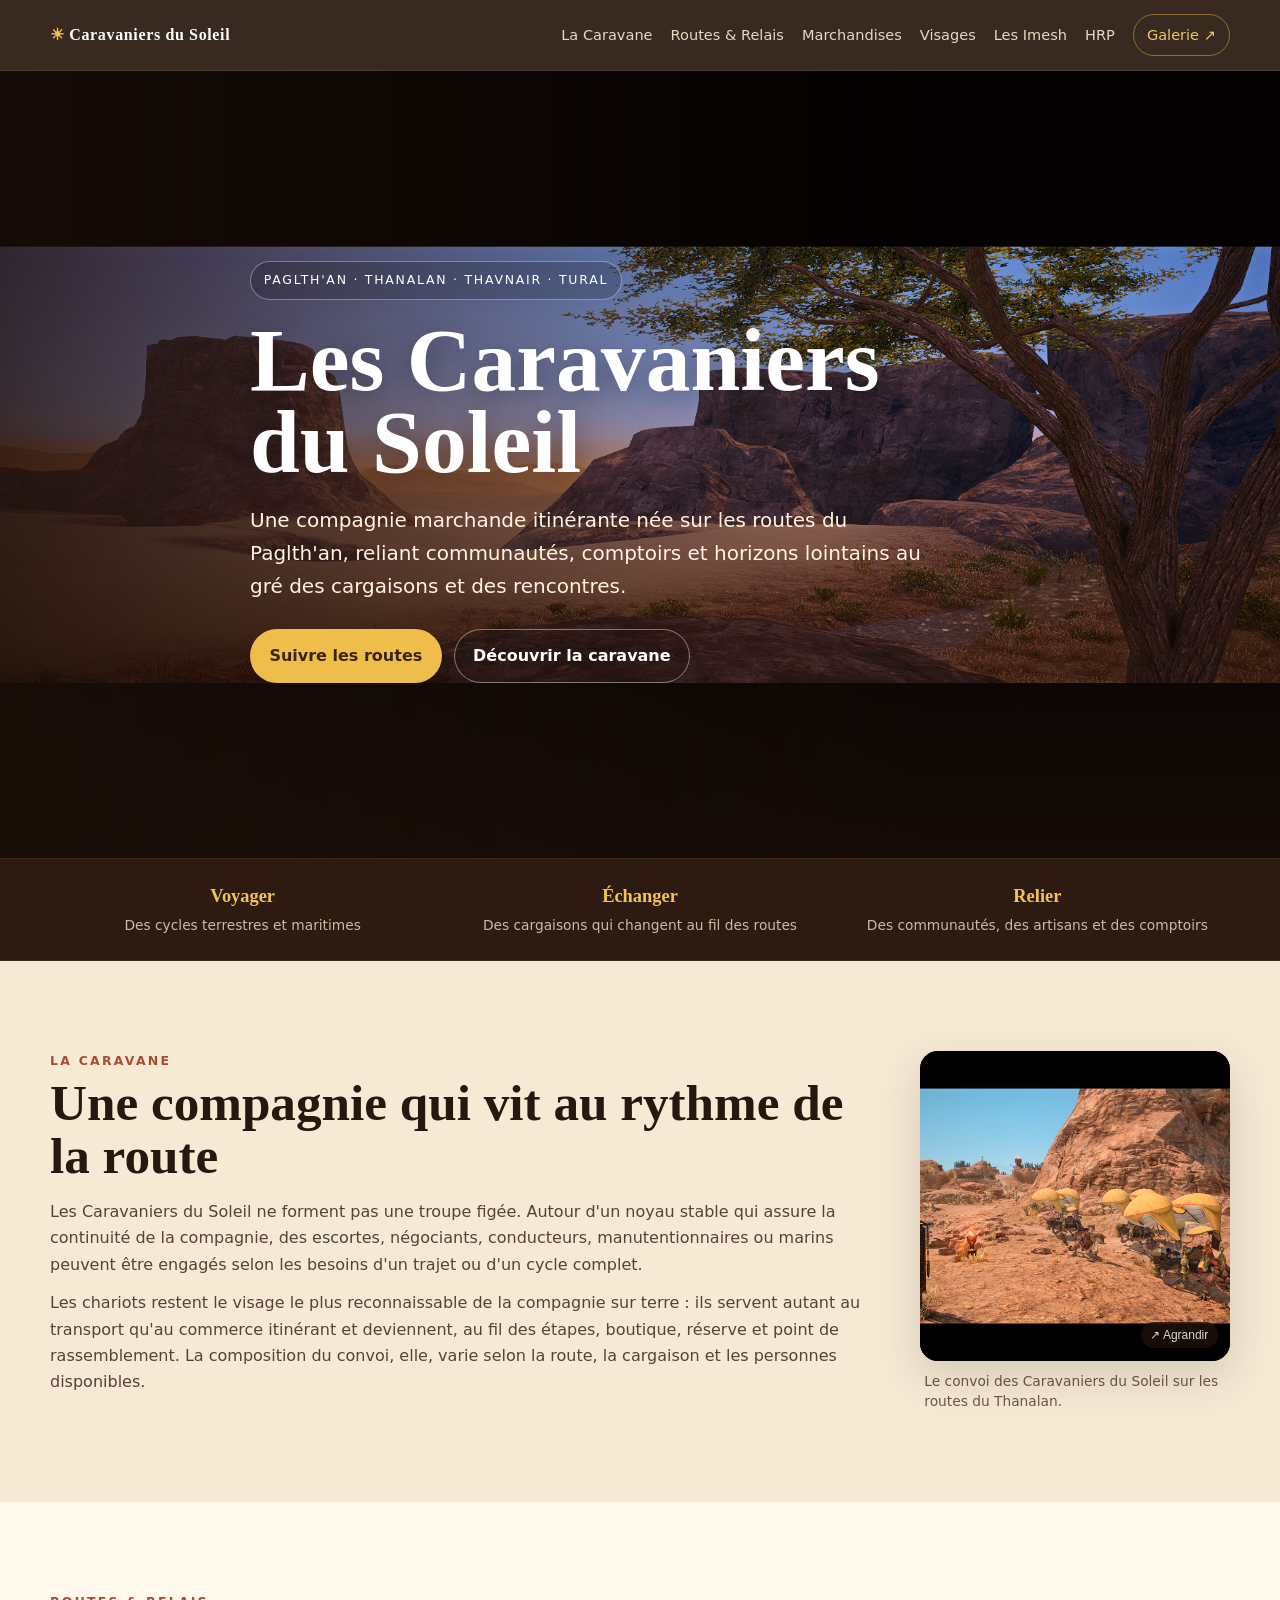
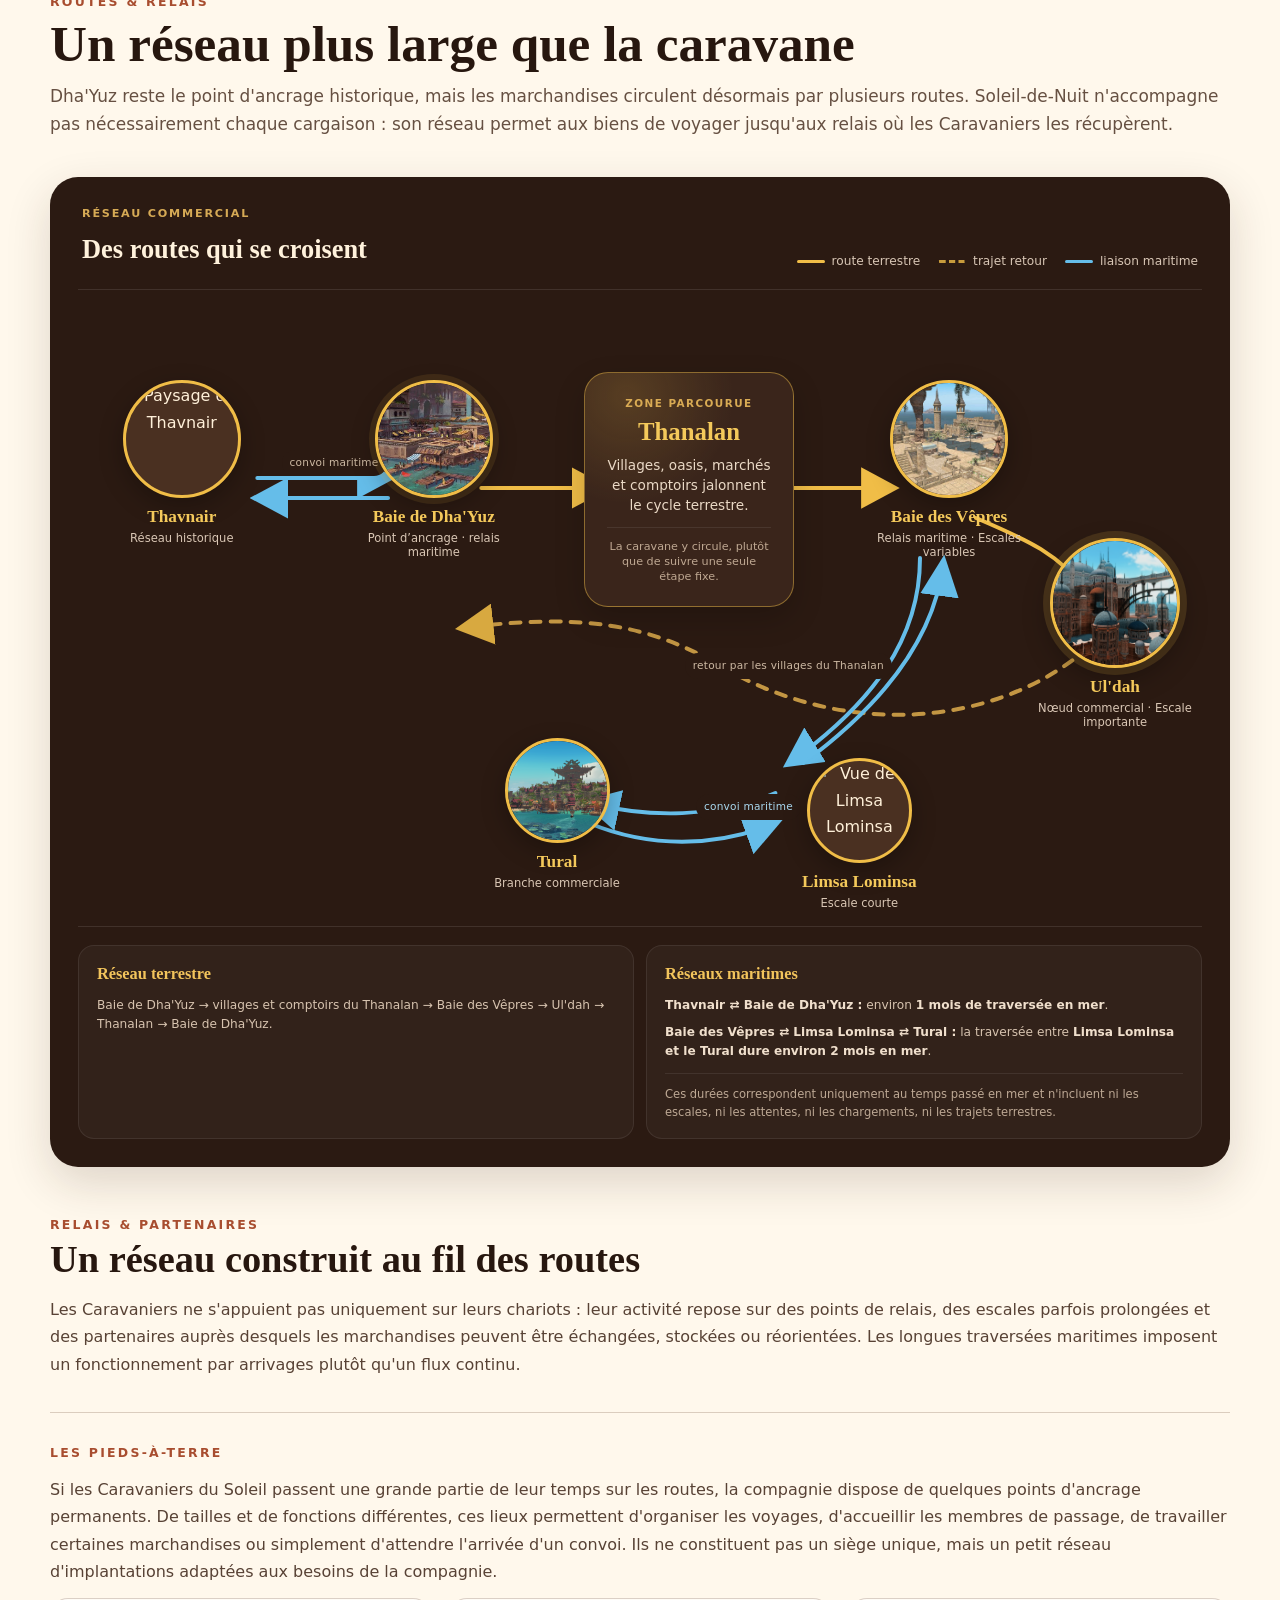
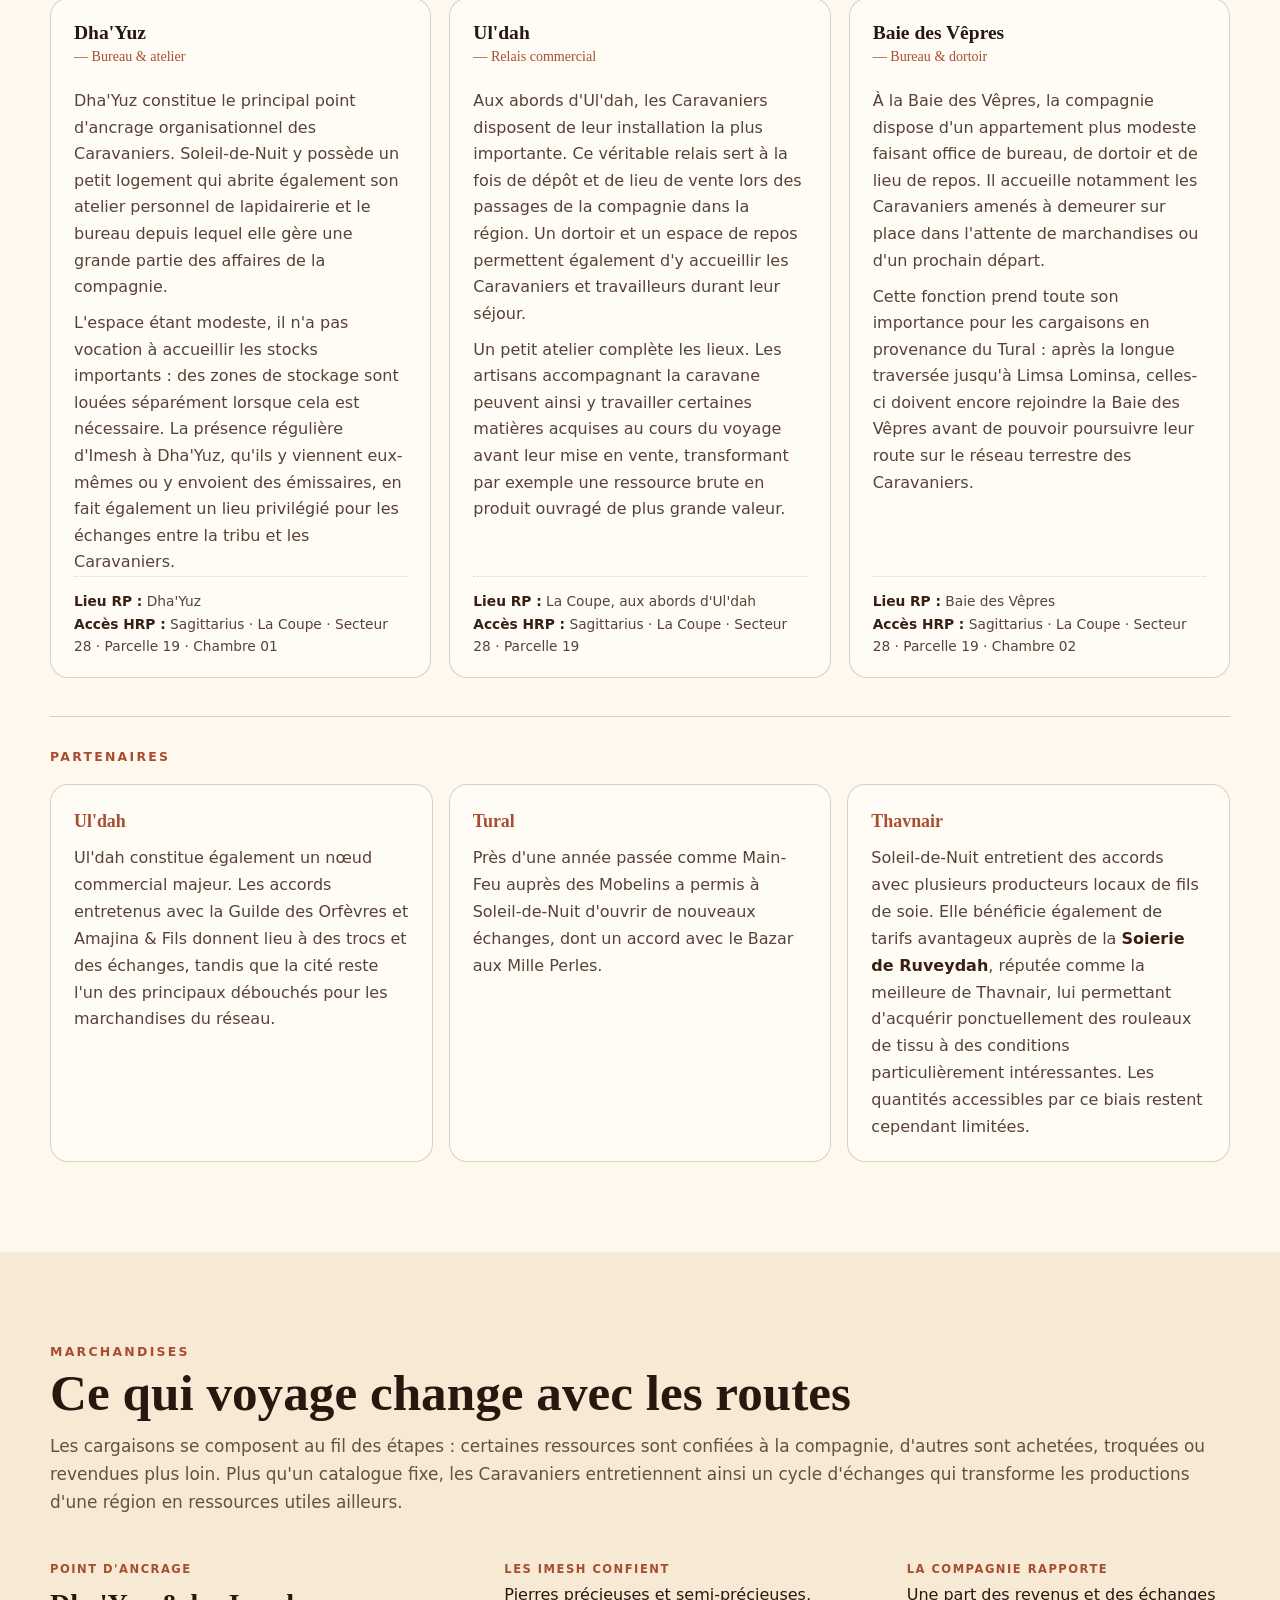
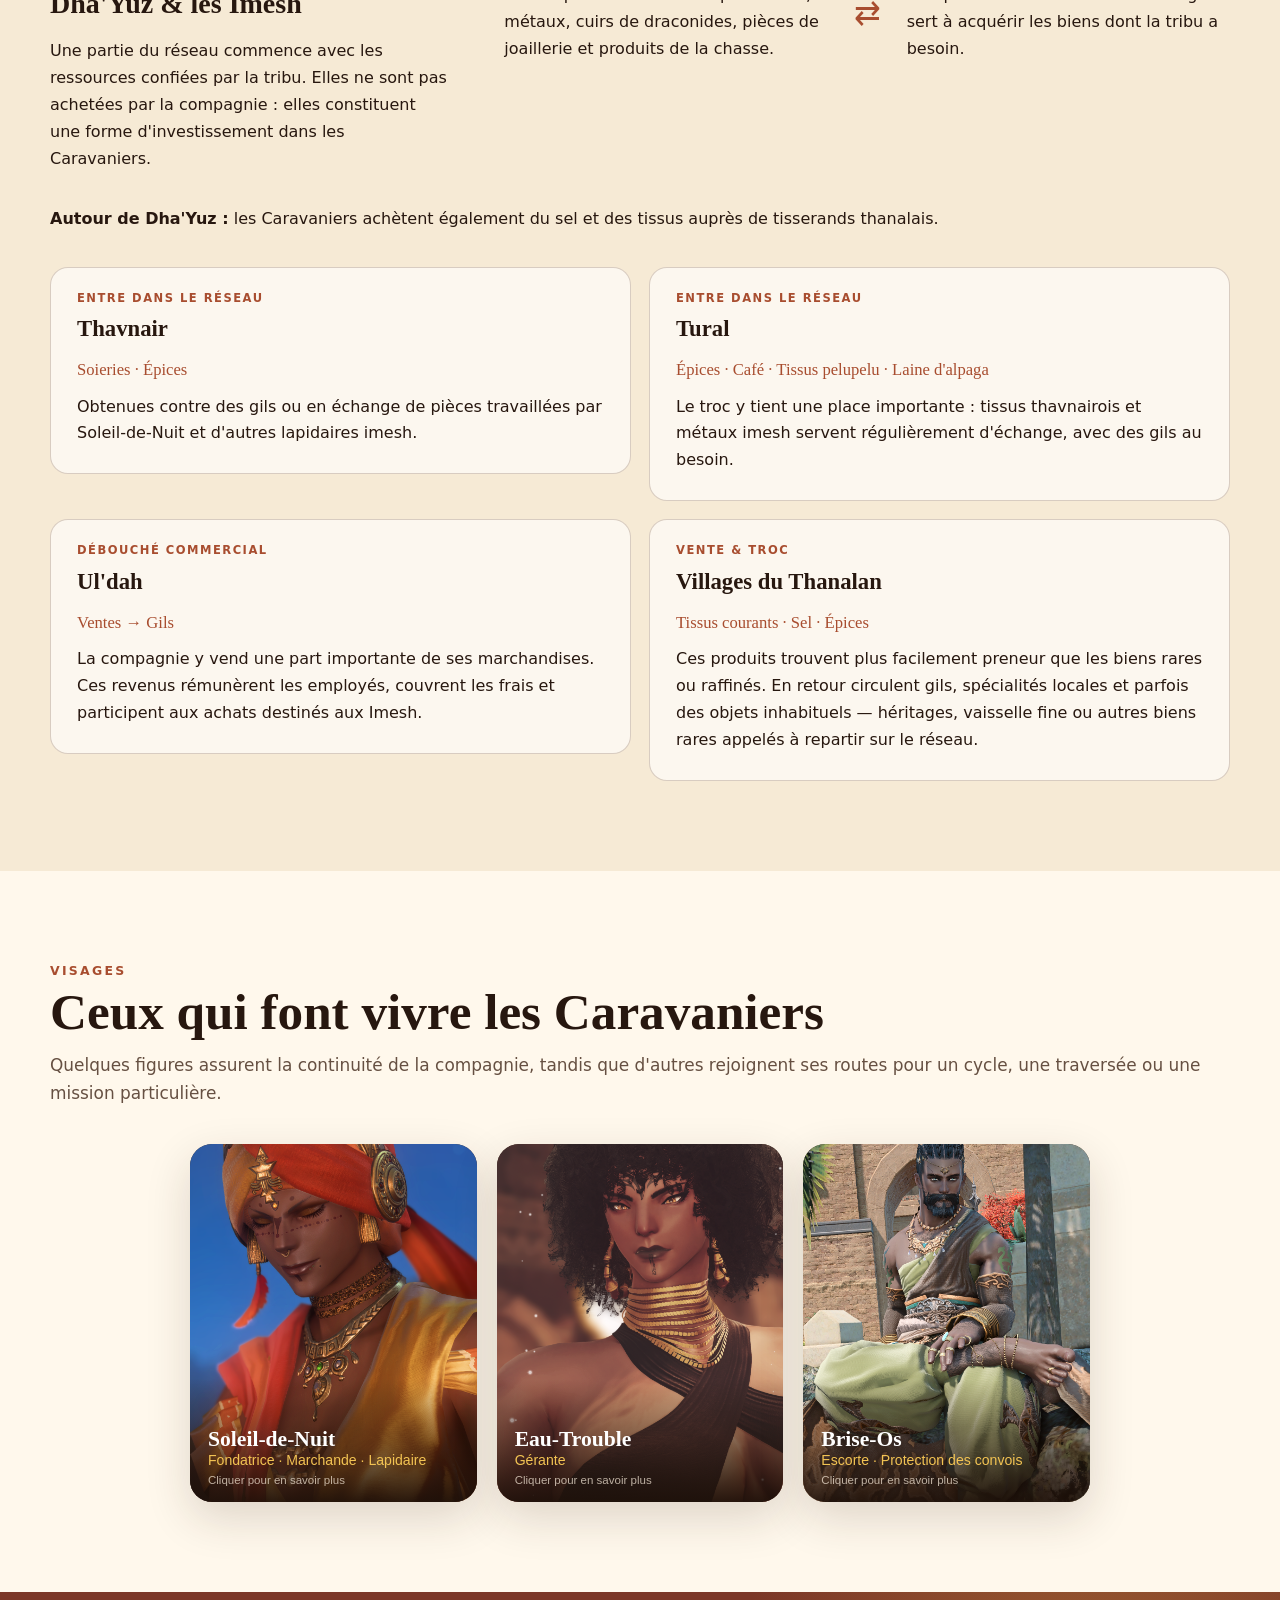
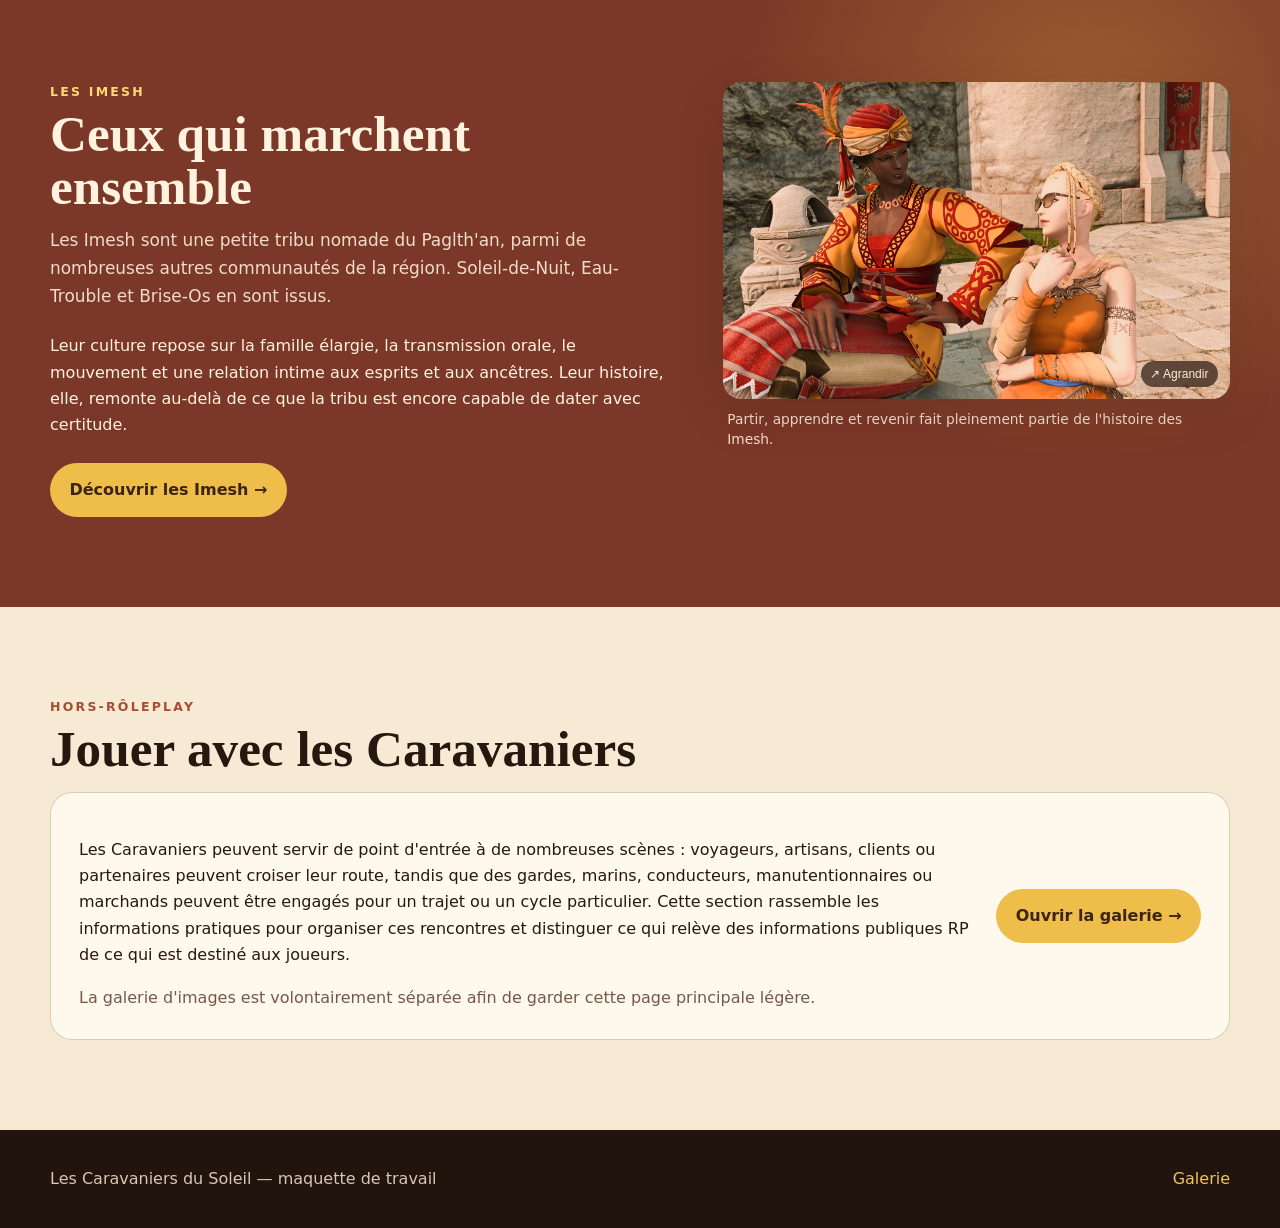
==== commit ad557fed: "Add files via upload" ====
--- a/index.html
+++ b/index.html
@@ -103,10 +103,10 @@
 <path class="map-line sea" d="M545 515 C610 540, 680 540, 745 515" marker-end="url(#arrow-sea)"></path>
 <path class="map-line sea" d="M775 455 C855 400, 915 335, 925 255" marker-end="url(#arrow-sea)"></path>
 </svg>
-<div class="route-label label-thav">convoi maritime marchand</div>
+<div class="route-label label-thav">convoi maritime</div>
 <div class="route-label label-outbound">cycle terrestre</div>
 <div class="route-label label-return">retour par les villages du Thanalan</div>
-<div class="route-label label-sea">convoi maritime marchand</div>
+<div class="route-label label-sea">convoi maritime</div>
 <article class="map-node node-thavnair">
 <img alt="Paysage de Thavnair" loading="lazy" src="https://i.imgur.com/QucBGsy.png"/>
 <div><strong>Thavnair</strong><small>Réseau historique</small></div>
@@ -123,15 +123,15 @@
 </article>
 <article class="map-node node-vesper">
 <img alt="Baie des Vêpres" loading="lazy" src="assets/route-vesper-bay.jpg"/>
-<div><strong>Baie des Vêpres</strong><small>Relais maritime · escales variables</small></div>
+<div><strong>Baie des Vêpres</strong><small>Relais maritime · Escales variables</small></div>
 </article>
 <article class="map-node node-uldah hub">
 <img alt="Vue d'Ul'dah" loading="lazy" src="assets/route-uldah.png"/>
-<div><strong>Ul'dah</strong><small>Nœud commercial · escale importante</small></div>
+<div><strong>Ul'dah</strong><small>Nœud commercial · Escale importante</small></div>
 </article>
 <article class="map-node node-limsa compact">
 <img alt="Vue de Limsa Lominsa" loading="lazy" src="https://i.pinimg.com/736x/f0/55/7c/f0557c2589fda384bd1cb36d628edf6f.jpg"/>
-<div><strong>Limsa Lominsa</strong><small>Escale maritime</small></div>
+<div><strong>Limsa Lominsa</strong><small>Escale courte</small></div>
 </article>
 <article class="map-node node-tural compact">
 <img alt="Paysage du Tural" loading="lazy" src="assets/route-tural.png"/>
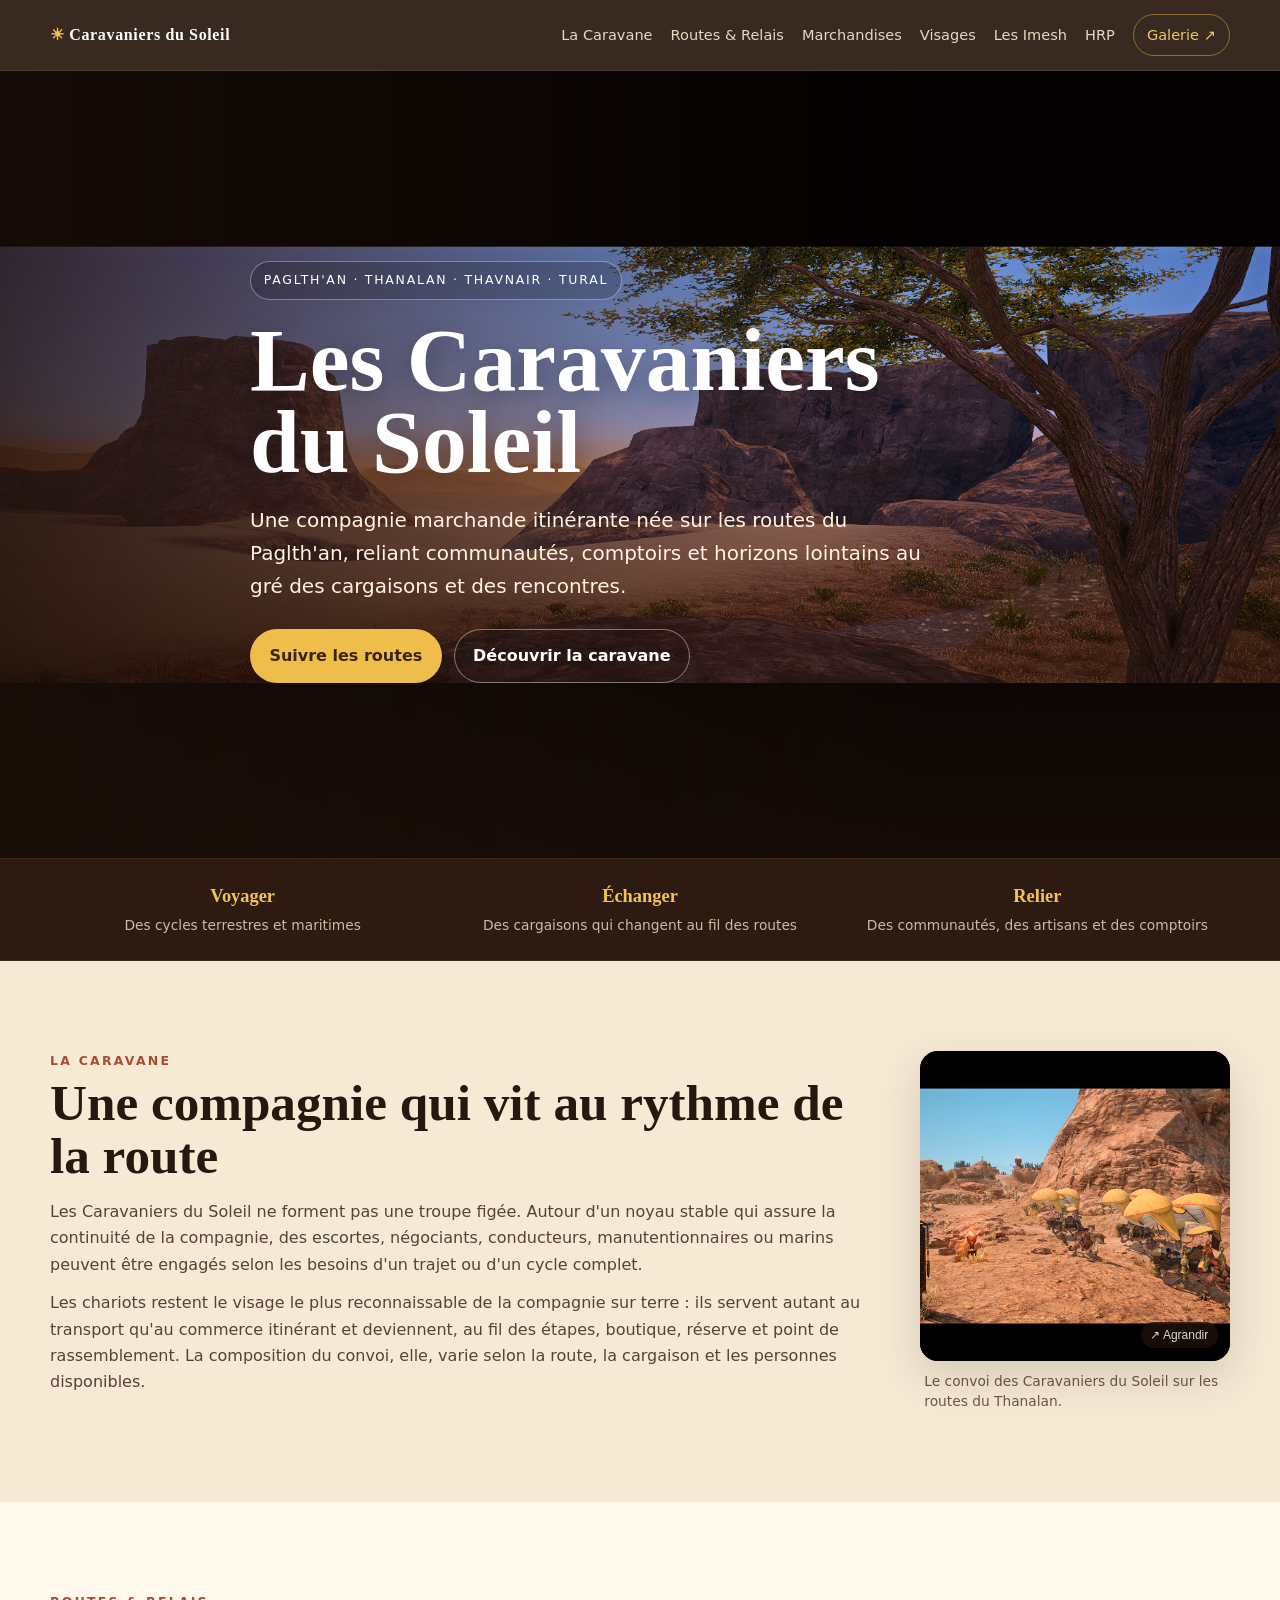
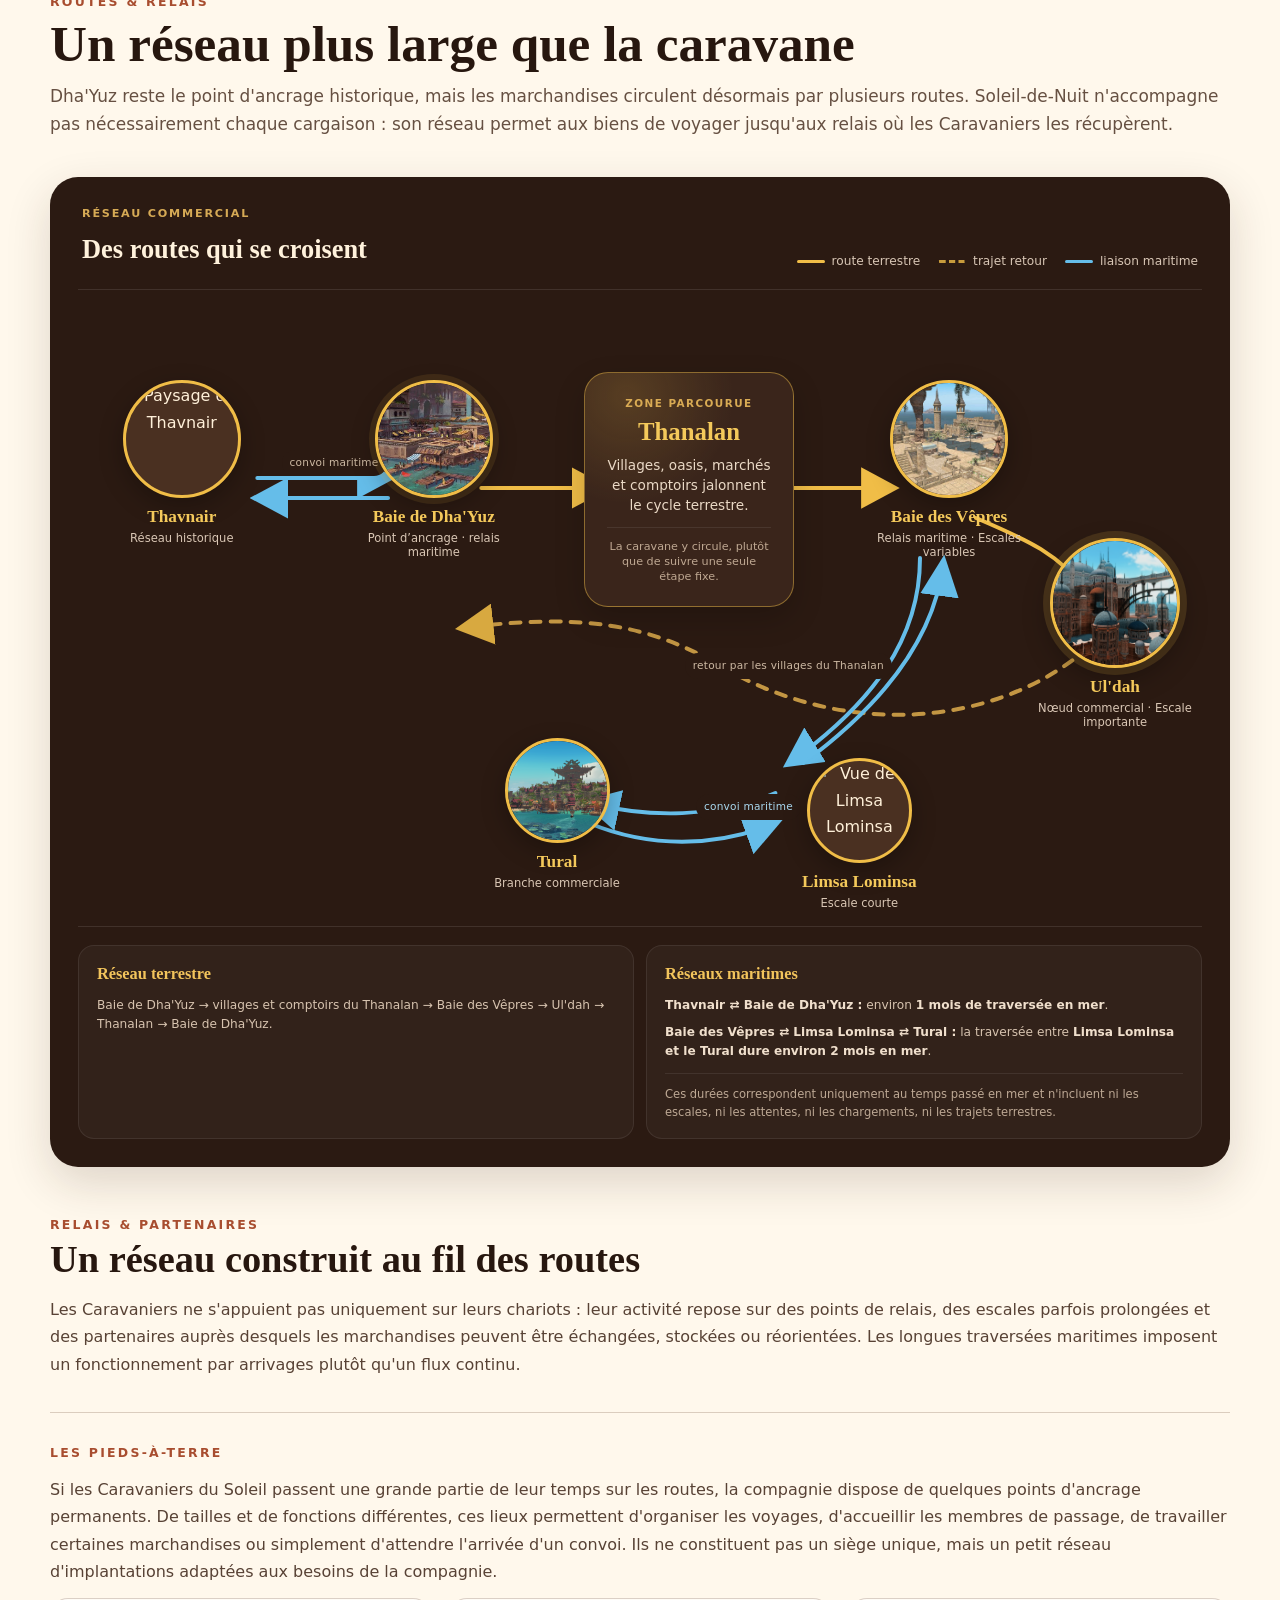
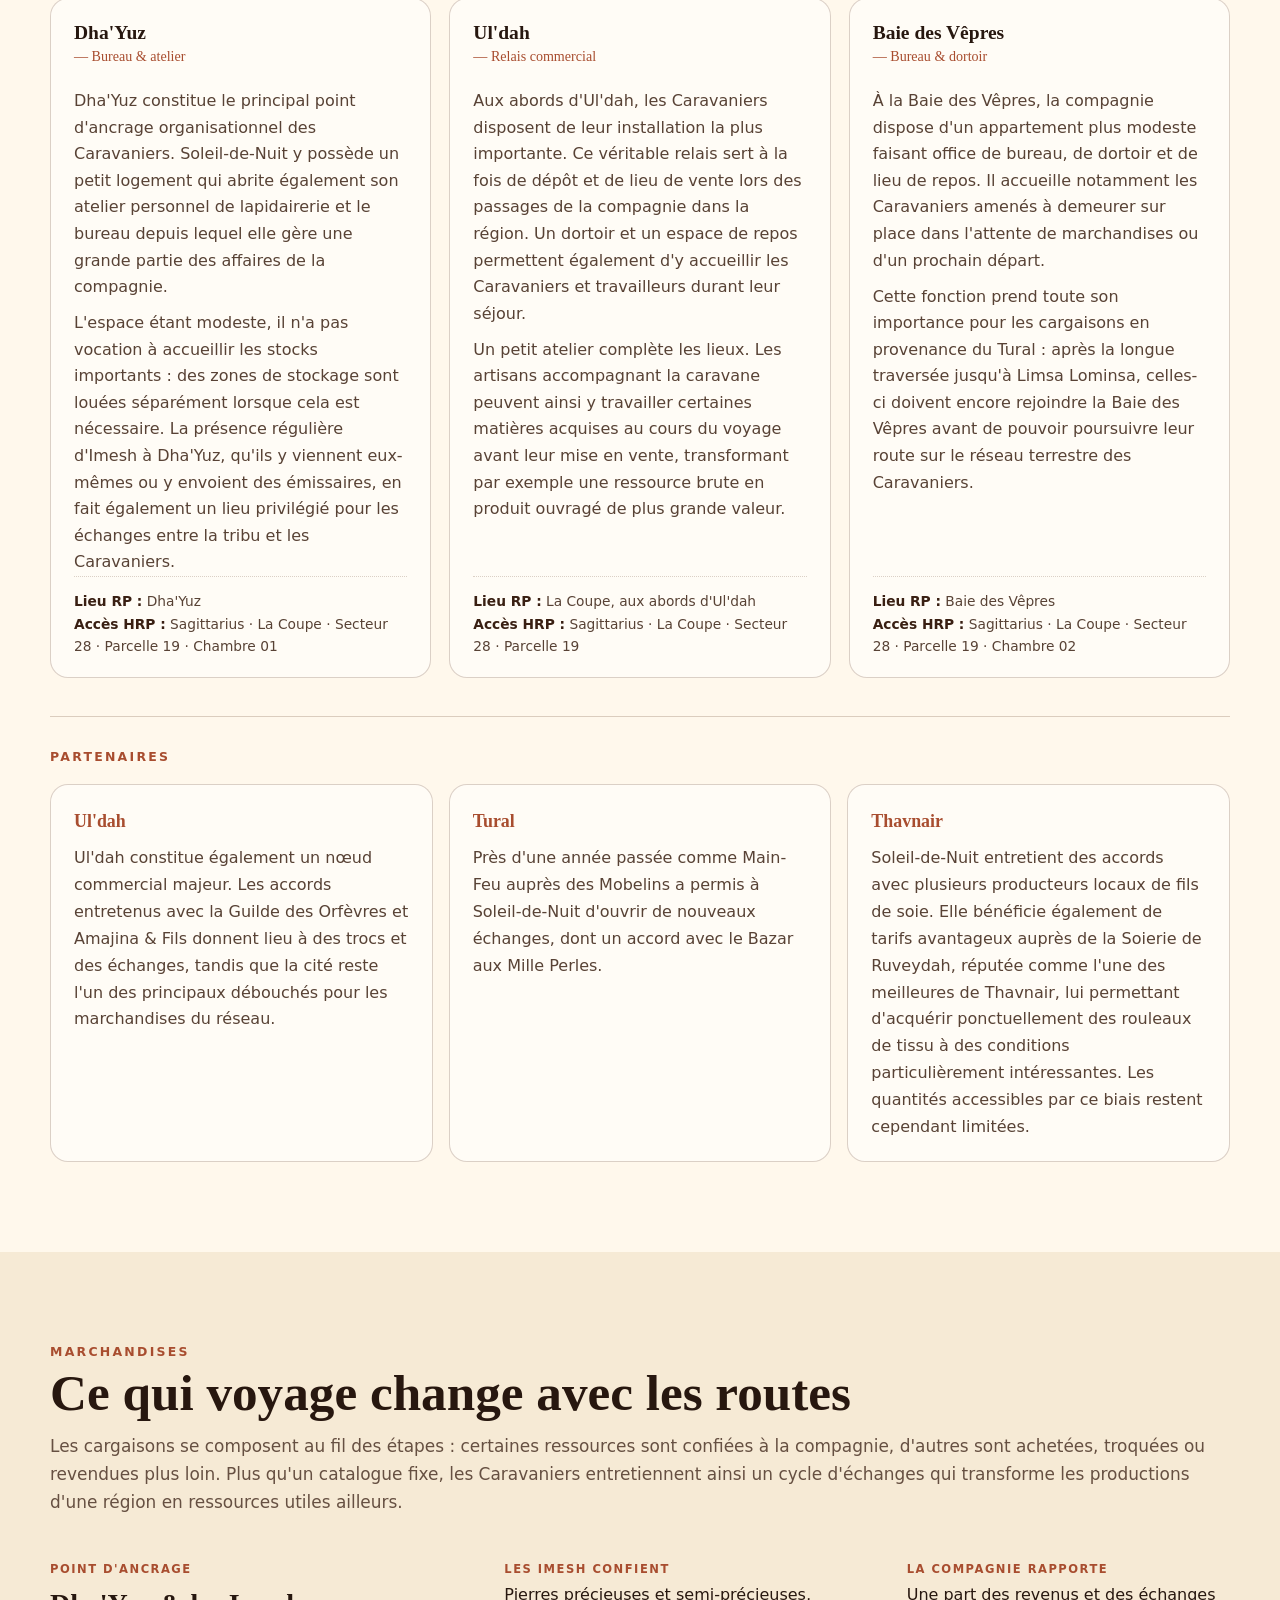
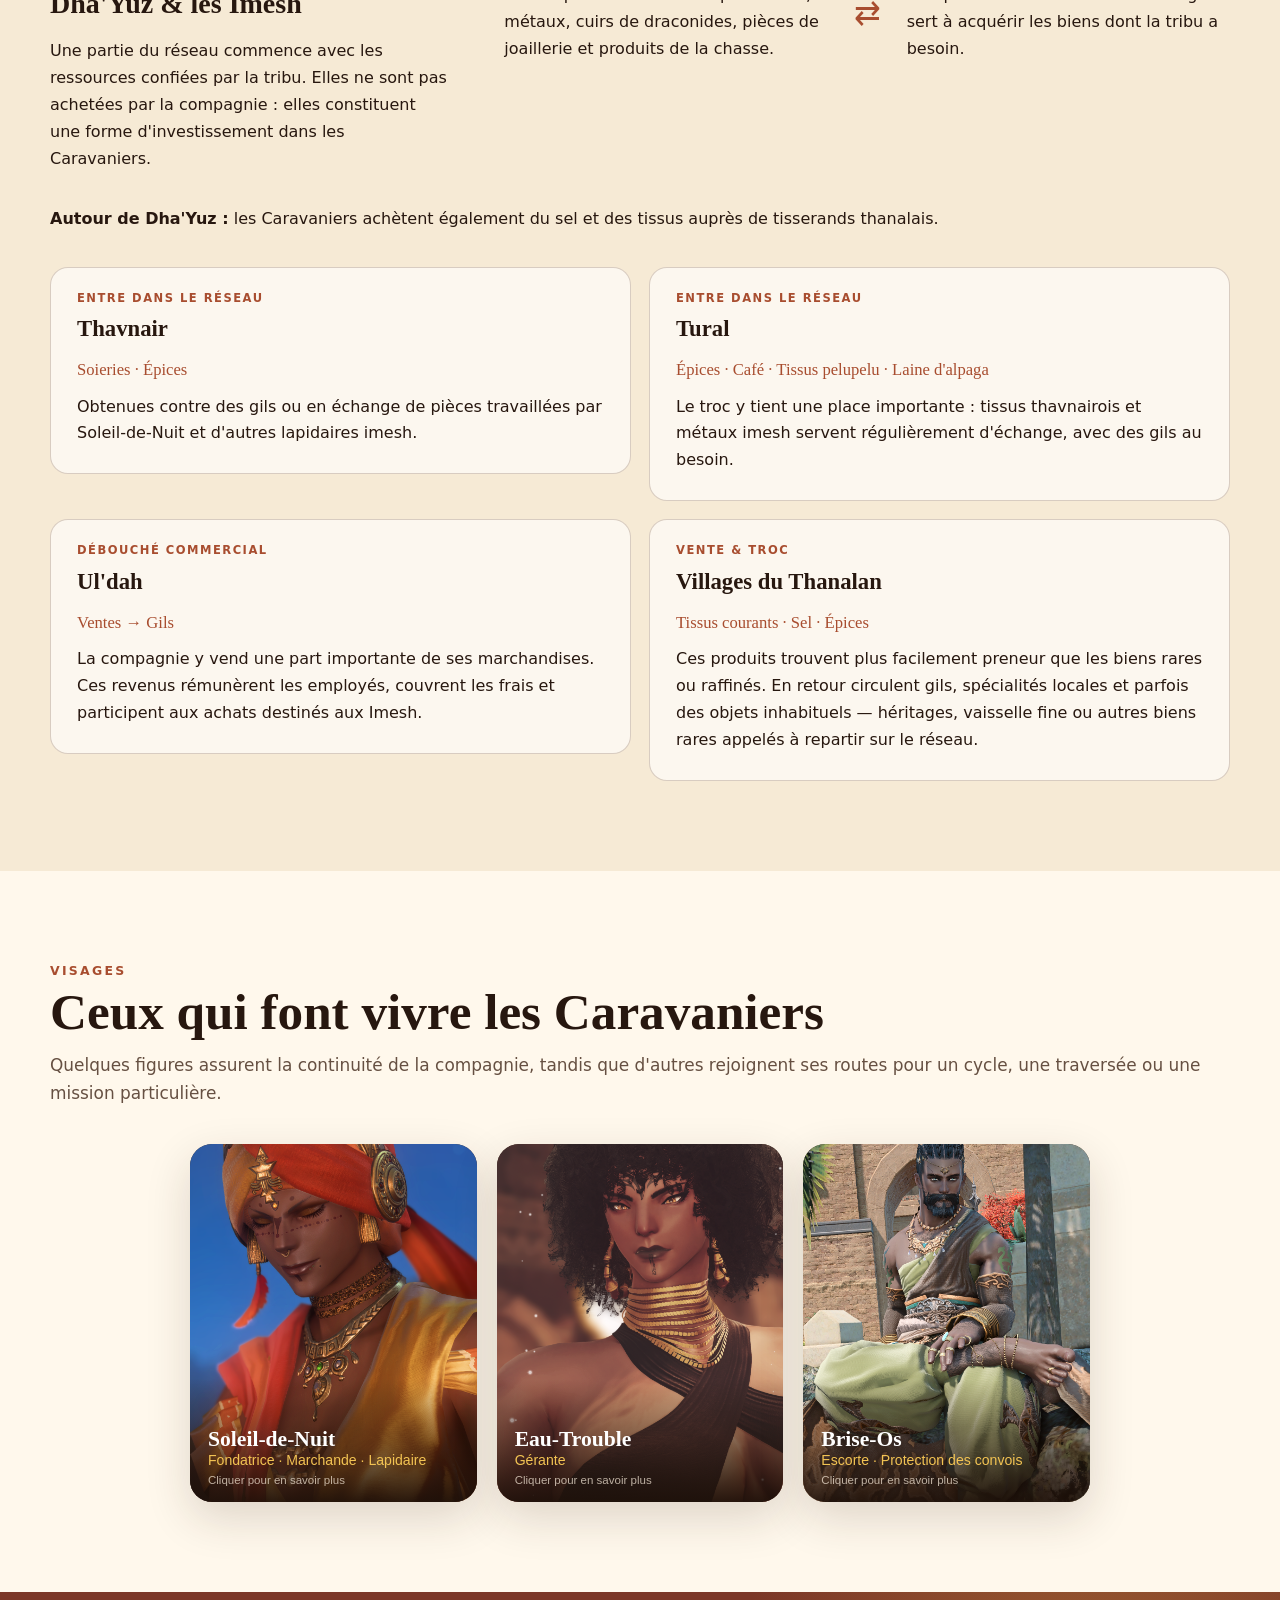
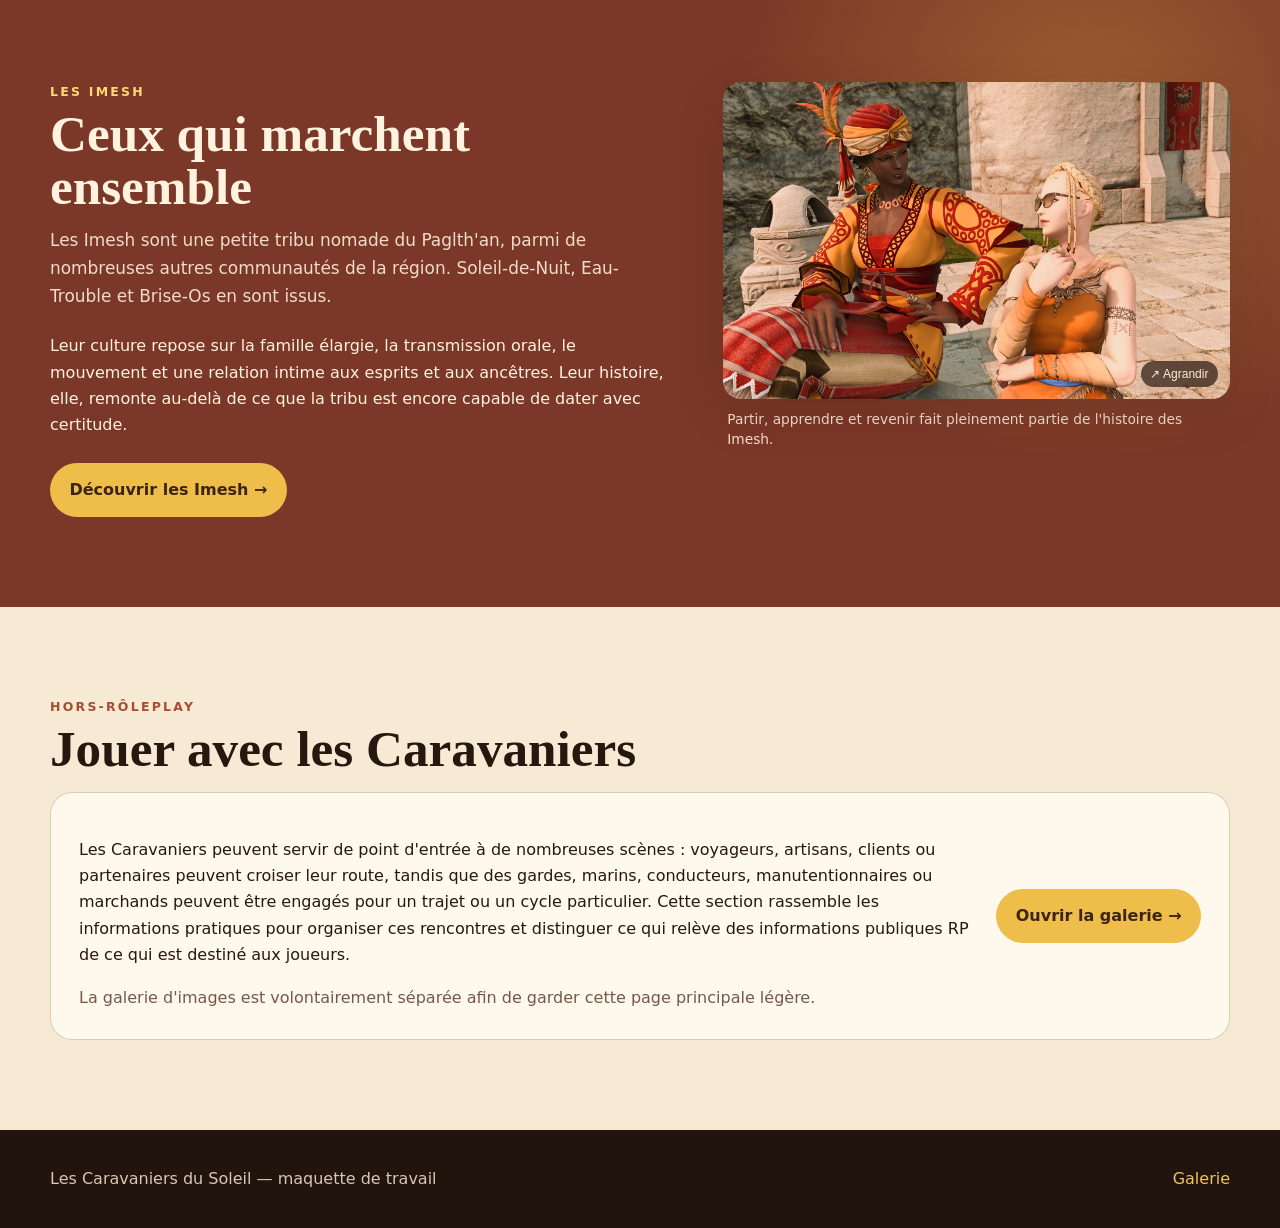
==== commit e08bd4a4: "Add files via upload" ====
--- a/index.html
+++ b/index.html
@@ -198,7 +198,7 @@
 </article>
 <article class="partner-entry">
 <span class="partner-place">Thavnair</span>
-<p>Soleil-de-Nuit entretient des accords avec plusieurs producteurs locaux de fils de soie. Elle bénéficie également de tarifs avantageux auprès de la <strong>Soierie de Ruveydah</strong>, réputée comme la meilleure de Thavnair, lui permettant d'acquérir ponctuellement des rouleaux de tissu à des conditions particulièrement intéressantes. Les quantités accessibles par ce biais restent cependant limitées.</p>
+<p>Soleil-de-Nuit entretient des accords avec plusieurs producteurs locaux de fils de soie. Elle bénéficie également de tarifs avantageux auprès de la Soierie de Ruveydah, réputée comme l'une des meilleures de Thavnair, lui permettant d'acquérir ponctuellement des rouleaux de tissu à des conditions particulièrement intéressantes. Les quantités accessibles par ce biais restent cependant limitées.</p>
 </article>
 </div>
 </div>
--- a/style.css
+++ b/style.css
@@ -833,3 +833,39 @@
     margin-bottom:0;
   }
 }
+
+
+/* Mode de vie Imesh */
+.mode-vie-intro{max-width:none;margin-bottom:26px}
+.mode-vie-intro p{color:#584235;margin:.75rem 0}
+.mode-vie-facts{display:grid;grid-template-columns:repeat(3,1fr);gap:14px;margin:24px 0 28px}
+.mode-vie-facts div{padding:15px 18px;border-top:1px solid var(--line);border-bottom:1px solid var(--line)}
+.mode-vie-facts span{display:block;font-size:.72rem;letter-spacing:.13em;text-transform:uppercase;font-weight:800;color:var(--terracotta);margin-bottom:3px}
+.mode-vie-facts strong{font-family:Georgia,serif;font-size:1.04rem}
+.mode-vie-grid{display:grid;grid-template-columns:minmax(0,1.35fr) minmax(280px,.65fr);gap:22px;align-items:stretch}
+.mode-vie-card{background:rgba(255,248,237,.72);border:1px solid var(--line);border-radius:18px;padding:25px 27px}
+.mode-vie-card h3,.mode-vie-exchange h3{font-family:Georgia,serif;font-size:1.45rem;line-height:1.25;margin:.25rem 0 .8rem}
+.mode-vie-card p,.mode-vie-exchange p{color:#584235;margin:.72rem 0;line-height:1.72}
+.mode-vie-side{display:grid;grid-template-rows:auto 1fr;gap:22px}
+.camp-special-places{display:grid;grid-template-columns:repeat(2,minmax(0,1fr));gap:14px;margin-top:22px;padding-top:20px;border-top:1px solid var(--line)}
+.camp-special-places div{display:grid;gap:4px}
+.camp-special-places strong{font-family:Georgia,serif;color:#3b2115}
+.camp-special-places span{font-size:.9rem;line-height:1.55;color:#695044}
+.mode-vie-exchange{display:grid;grid-template-columns:minmax(220px,.36fr) minmax(0,.64fr);gap:42px;margin-top:22px;padding:30px 32px;border-radius:20px;background:#2b1a12;color:#fff0d9}
+.mode-vie-exchange .kicker{color:#f0bd47}
+.mode-vie-exchange h3{color:#ffe09a;margin-top:.35rem}
+.mode-vie-exchange p{color:#ead9c6}
+.mode-vie-exchange strong{color:#ffe09a}
+@media(max-width:800px){
+  .mode-vie-facts{grid-template-columns:1fr}
+  .mode-vie-grid{grid-template-columns:1fr}
+  .mode-vie-side{grid-template-rows:auto}
+  .camp-special-places{grid-template-columns:1fr}
+  .mode-vie-exchange{grid-template-columns:1fr;gap:10px;padding:25px 24px}
+}
+
+/* Tente imesh — planche d’inspiration */
+.imesh-tent-visual{max-width:680px;margin:24px auto 26px}
+.imesh-tent-visual .zoomable-image{aspect-ratio:auto;background:#efe5d7}
+.imesh-tent-visual .zoomable-image img{height:auto;object-fit:contain}
+.imesh-tent-visual .caption-below{text-align:center}
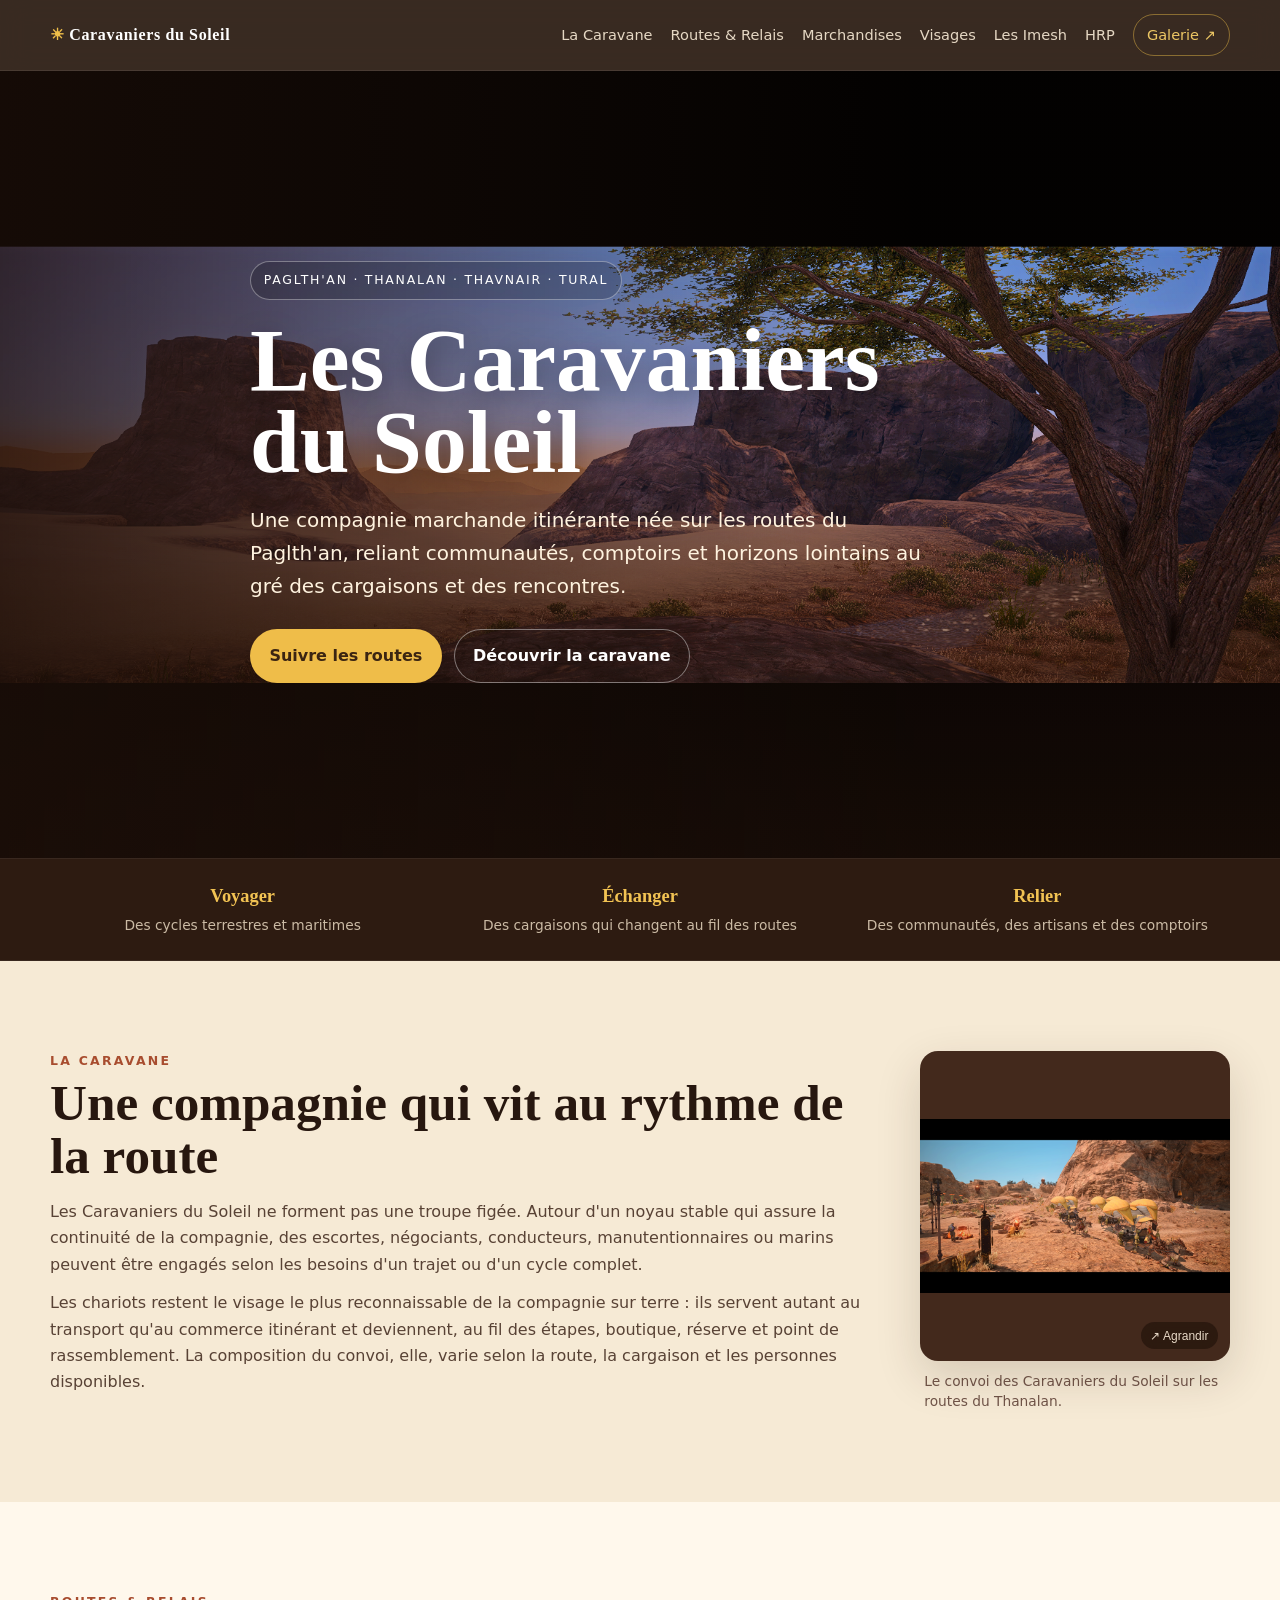
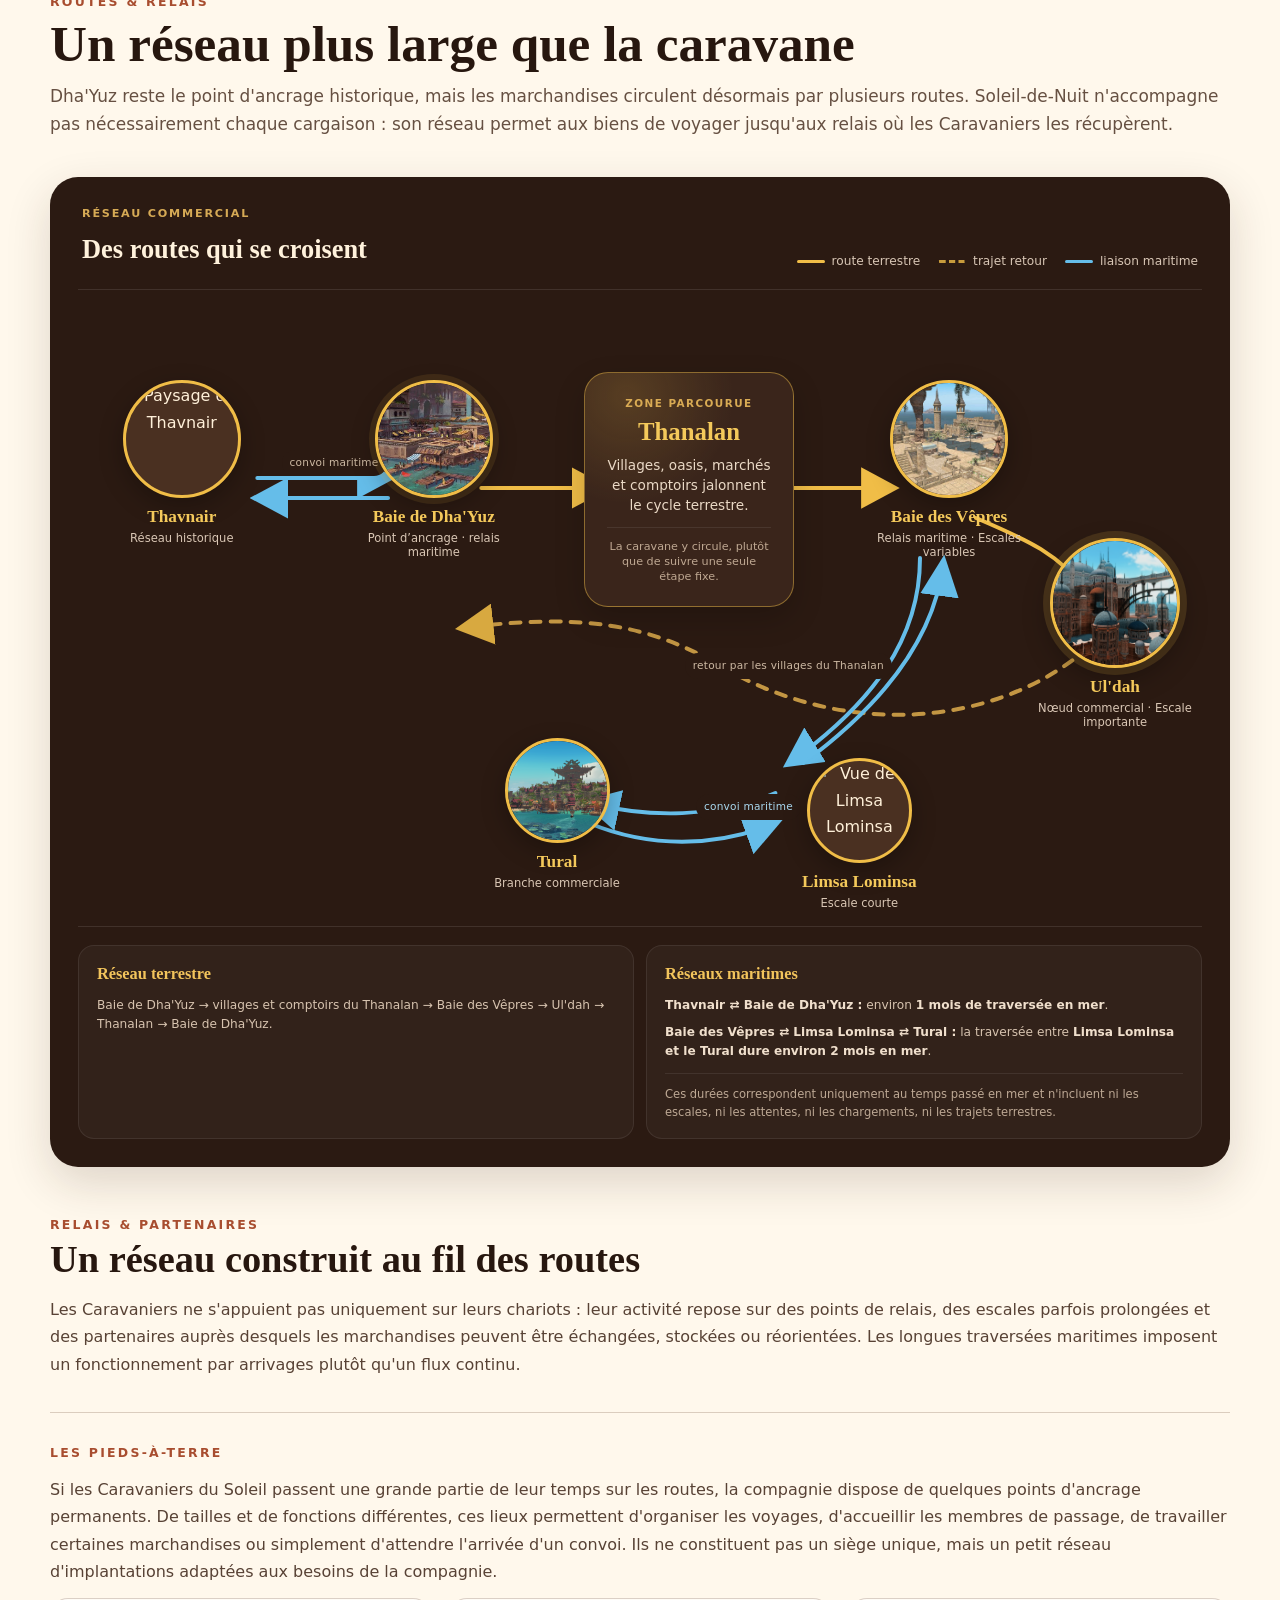
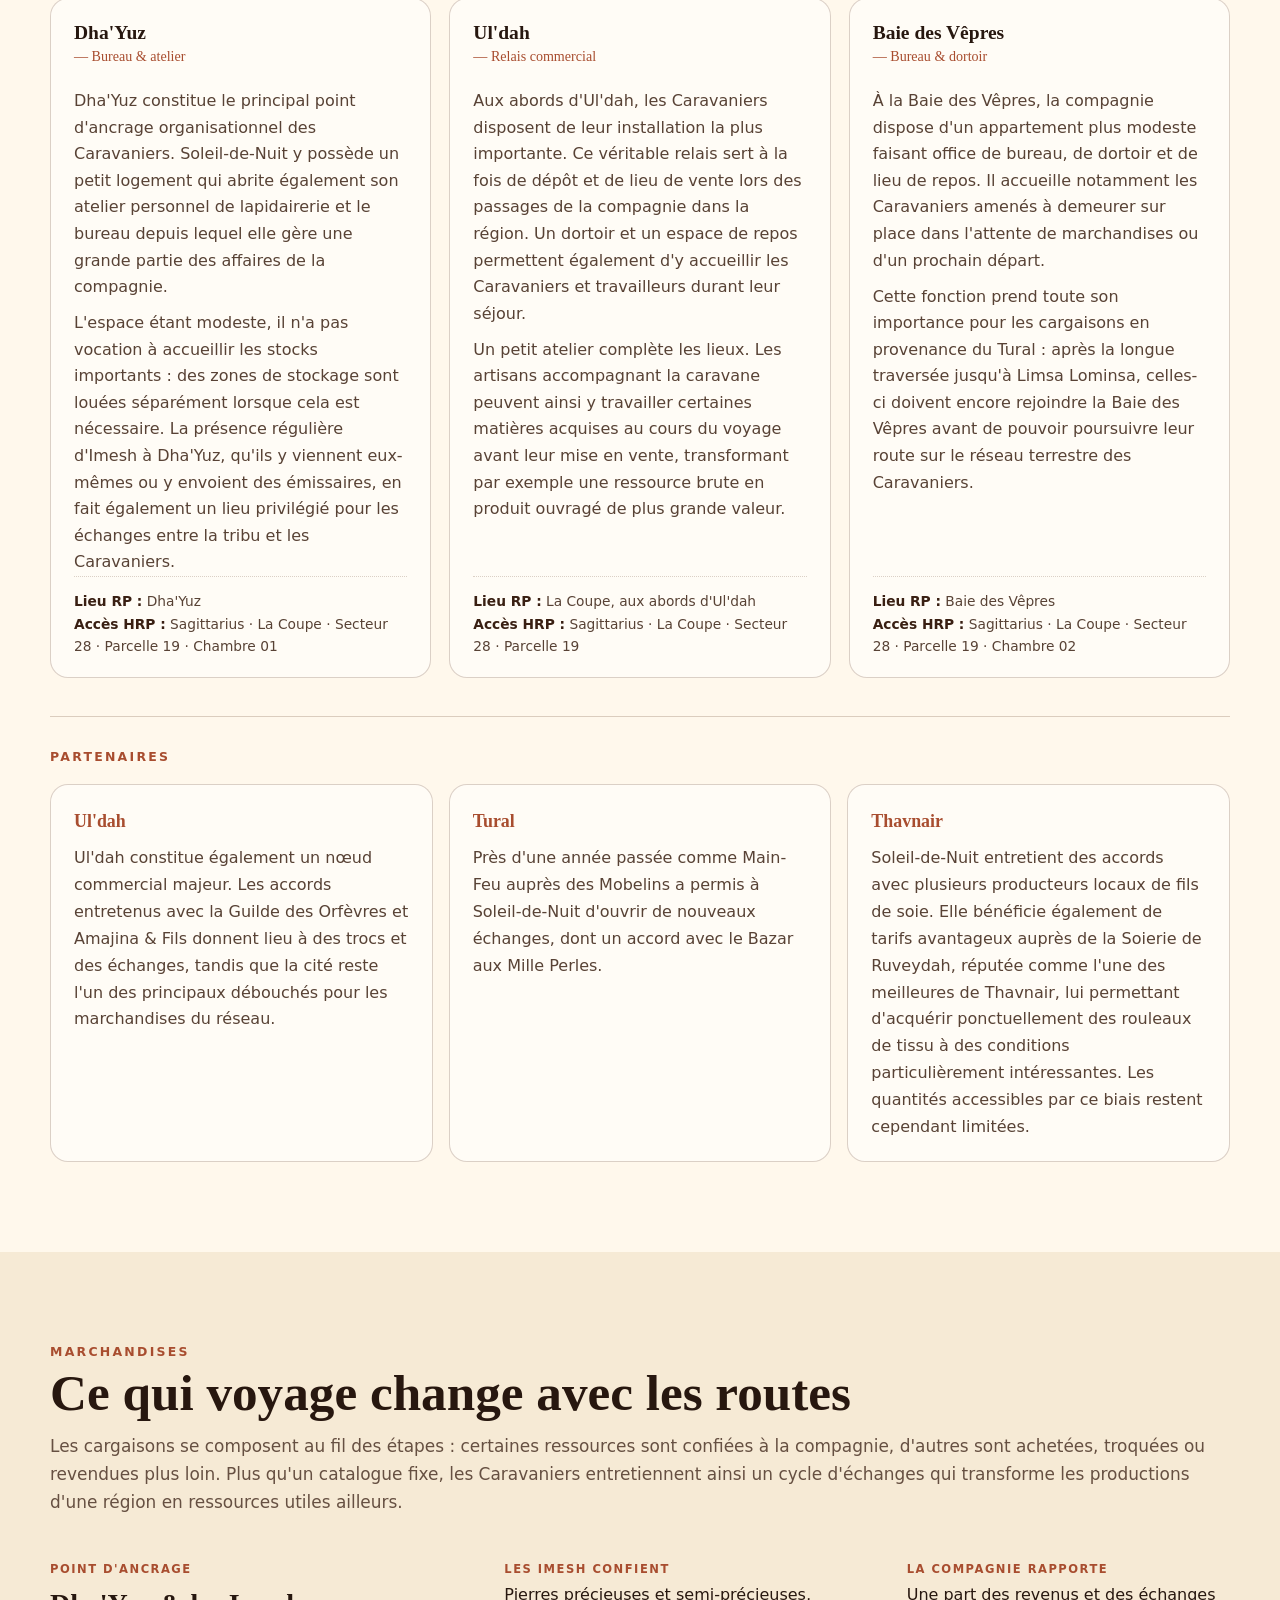
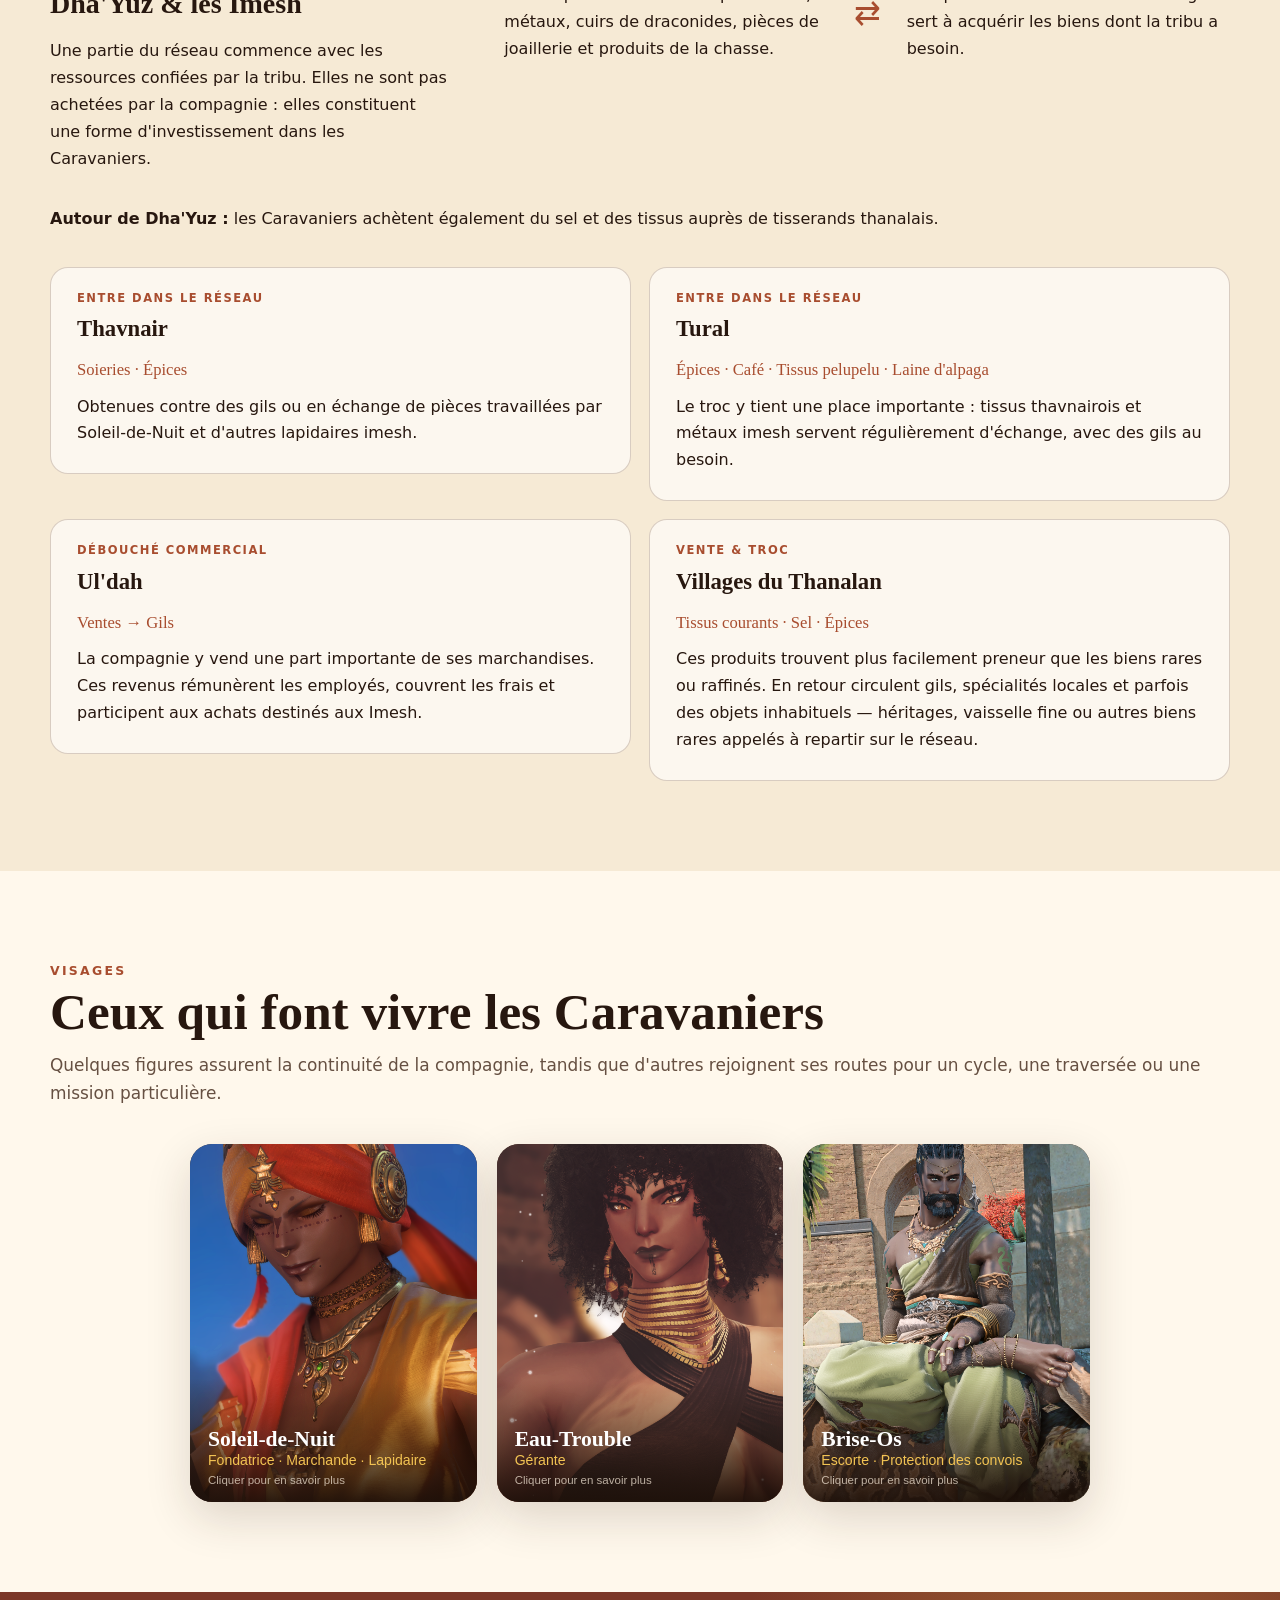
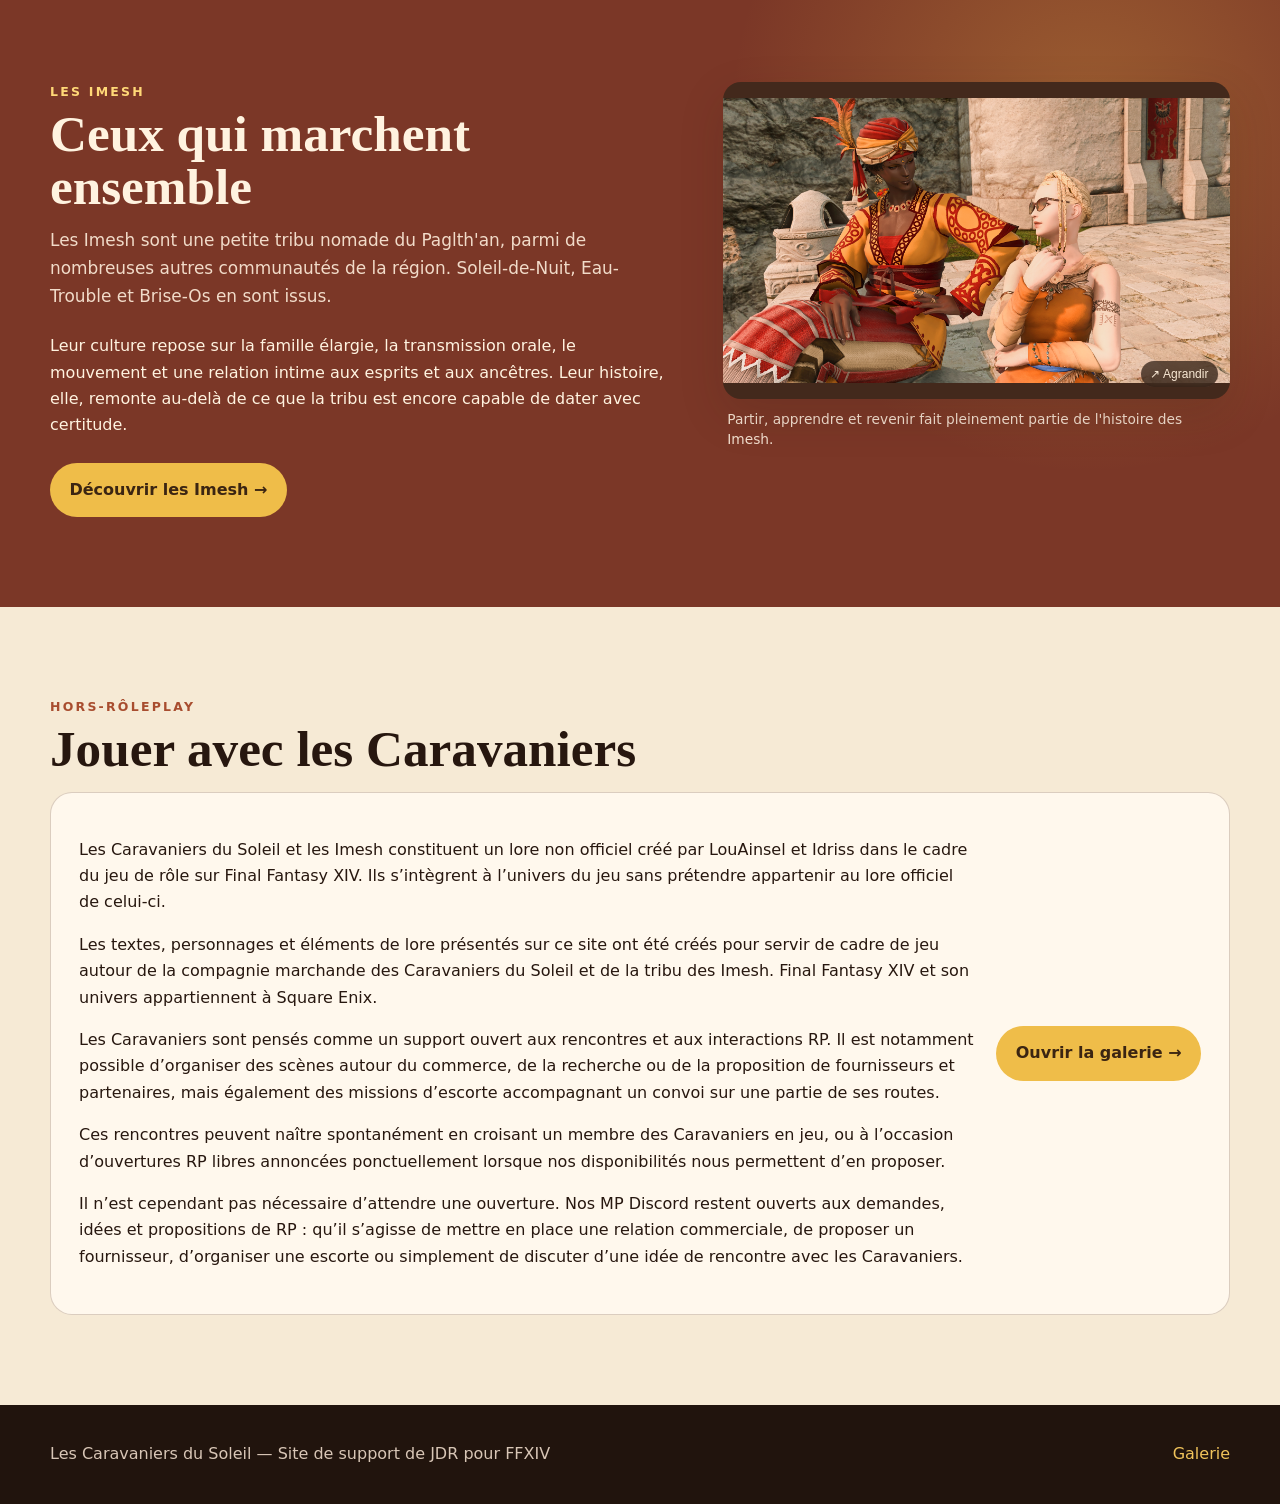
==== commit c0163297: "Add files via upload" ====
--- a/index.html
+++ b/index.html
@@ -299,8 +299,11 @@
 <h2 class="section-title">Jouer avec les Caravaniers</h2>
 <div class="hrp-box">
 <div>
-<p>Les Caravaniers peuvent servir de point d'entrée à de nombreuses scènes : voyageurs, artisans, clients ou partenaires peuvent croiser leur route, tandis que des gardes, marins, conducteurs, manutentionnaires ou marchands peuvent être engagés pour un trajet ou un cycle particulier. Cette section rassemble les informations pratiques pour organiser ces rencontres et distinguer ce qui relève des informations publiques RP de ce qui est destiné aux joueurs.</p>
-<p style="margin-bottom:0;color:#74594a">La galerie d'images est volontairement séparée afin de garder cette page principale légère.</p>
+<p>Les Caravaniers du Soleil et les Imesh constituent un lore non officiel créé par LouAinsel et Idriss dans le cadre du jeu de rôle sur Final Fantasy XIV. Ils s’intègrent à l’univers du jeu sans prétendre appartenir au lore officiel de celui-ci.</p>
+<p>Les textes, personnages et éléments de lore présentés sur ce site ont été créés pour servir de cadre de jeu autour de la compagnie marchande des Caravaniers du Soleil et de la tribu des Imesh. Final Fantasy XIV et son univers appartiennent à Square Enix.</p>
+<p>Les Caravaniers sont pensés comme un support ouvert aux rencontres et aux interactions RP. Il est notamment possible d’organiser des scènes autour du commerce, de la recherche ou de la proposition de fournisseurs et partenaires, mais également des missions d’escorte accompagnant un convoi sur une partie de ses routes.</p>
+<p>Ces rencontres peuvent naître spontanément en croisant un membre des Caravaniers en jeu, ou à l’occasion d’ouvertures RP libres annoncées ponctuellement lorsque nos disponibilités nous permettent d’en proposer.</p>
+<p>Il n’est cependant pas nécessaire d’attendre une ouverture. Nos MP Discord restent ouverts aux demandes, idées et propositions de RP : qu’il s’agisse de mettre en place une relation commerciale, de proposer un fournisseur, d’organiser une escorte ou simplement de discuter d’une idée de rencontre avec les Caravaniers.</p>
 </div>
 <a class="btn btn-primary" href="galerie.html">Ouvrir la galerie →</a>
 </div>
@@ -324,7 +327,7 @@
 </div>
 </div>
 <footer class="footer">
-<div class="container"><span>Les Caravaniers du Soleil — maquette de travail</span><a href="galerie.html">Galerie</a></div>
+<div class="container"><span>Les Caravaniers du Soleil — Site de support de JDR pour FFXIV</span><a href="galerie.html">Galerie</a></div>
 </footer>
 <script src="script.js"></script>
 </body>
--- a/style.css
+++ b/style.css
@@ -110,9 +110,9 @@
 /* gallery */
 .gallery-hero{padding:88px 0 48px;background:linear-gradient(120deg,#3b2115,#7a3a29);color:#fff}
 .gallery-hero p{color:#f3dfcd;max-width:700px}
-.gallery-grid{columns:3 320px;column-gap:18px;padding:50px 0 90px}
-.gallery-item{break-inside:avoid;margin:0 0 18px;background:#fff;border-radius:16px;overflow:hidden;border:1px solid var(--line);box-shadow:0 8px 24px rgba(55,30,18,.08);cursor:zoom-in}
-.gallery-item img{width:100%;height:auto}
+.gallery-grid{display:grid;grid-template-columns:repeat(3,minmax(0,1fr));gap:18px;padding:50px 0 90px}
+.gallery-item{margin:0;background:#fff;border-radius:16px;overflow:hidden;border:1px solid var(--line);box-shadow:0 8px 24px rgba(55,30,18,.08);cursor:zoom-in}
+.gallery-item img{display:block;width:100%;aspect-ratio:4/3;object-fit:cover}
 .gallery-item figcaption{padding:13px 15px;color:#5d4538;font-size:.9rem}
 .gallery-item figcaption strong{display:block;color:#2d1b11;font-family:Georgia,serif;font-size:1rem}
 .lightbox{position:fixed;inset:0;background:rgba(10,6,4,.92);display:none;align-items:center;justify-content:center;z-index:100;padding:30px}
@@ -164,7 +164,7 @@
 .zoomable-image{position:relative;display:block;width:100%;padding:0;border:0;background:#43291c;border-radius:18px;overflow:hidden;box-shadow:var(--shadow);cursor:zoom-in;text-align:left}
 .photo-block.square .zoomable-image{aspect-ratio:1/1}
 .photo-block.wide .zoomable-image{aspect-ratio:16/10}
-.zoomable-image img{width:100%;height:100%;object-fit:cover;transition:transform .25s ease}
+.zoomable-image img{width:100%;/*height:100%;*/object-fit:cover;transition:transform .25s ease}
 .zoomable-image:hover img{transform:scale(1.025)}
 .zoom-hint{position:absolute;right:12px;bottom:12px;padding:.38rem .6rem;border-radius:999px;background:rgba(35,20,12,.78);color:#fff3df;font-size:.75rem;backdrop-filter:blur(8px);opacity:.88}
 .caption-below{padding:.72rem .25rem 0;color:#705448;font-size:.86rem;line-height:1.45}
@@ -864,8 +864,7 @@
   .mode-vie-exchange{grid-template-columns:1fr;gap:10px;padding:25px 24px}
 }
 
-/* Tente imesh — planche d’inspiration */
-.imesh-tent-visual{max-width:680px;margin:24px auto 26px}
-.imesh-tent-visual .zoomable-image{aspect-ratio:auto;background:#efe5d7}
-.imesh-tent-visual .zoomable-image img{height:auto;object-fit:contain}
-.imesh-tent-visual .caption-below{text-align:center}
+
+/* Galerie : vignettes uniformes */
+@media(max-width:900px){.gallery-grid{grid-template-columns:repeat(2,minmax(0,1fr))}}
+@media(max-width:600px){.gallery-grid{grid-template-columns:1fr}}
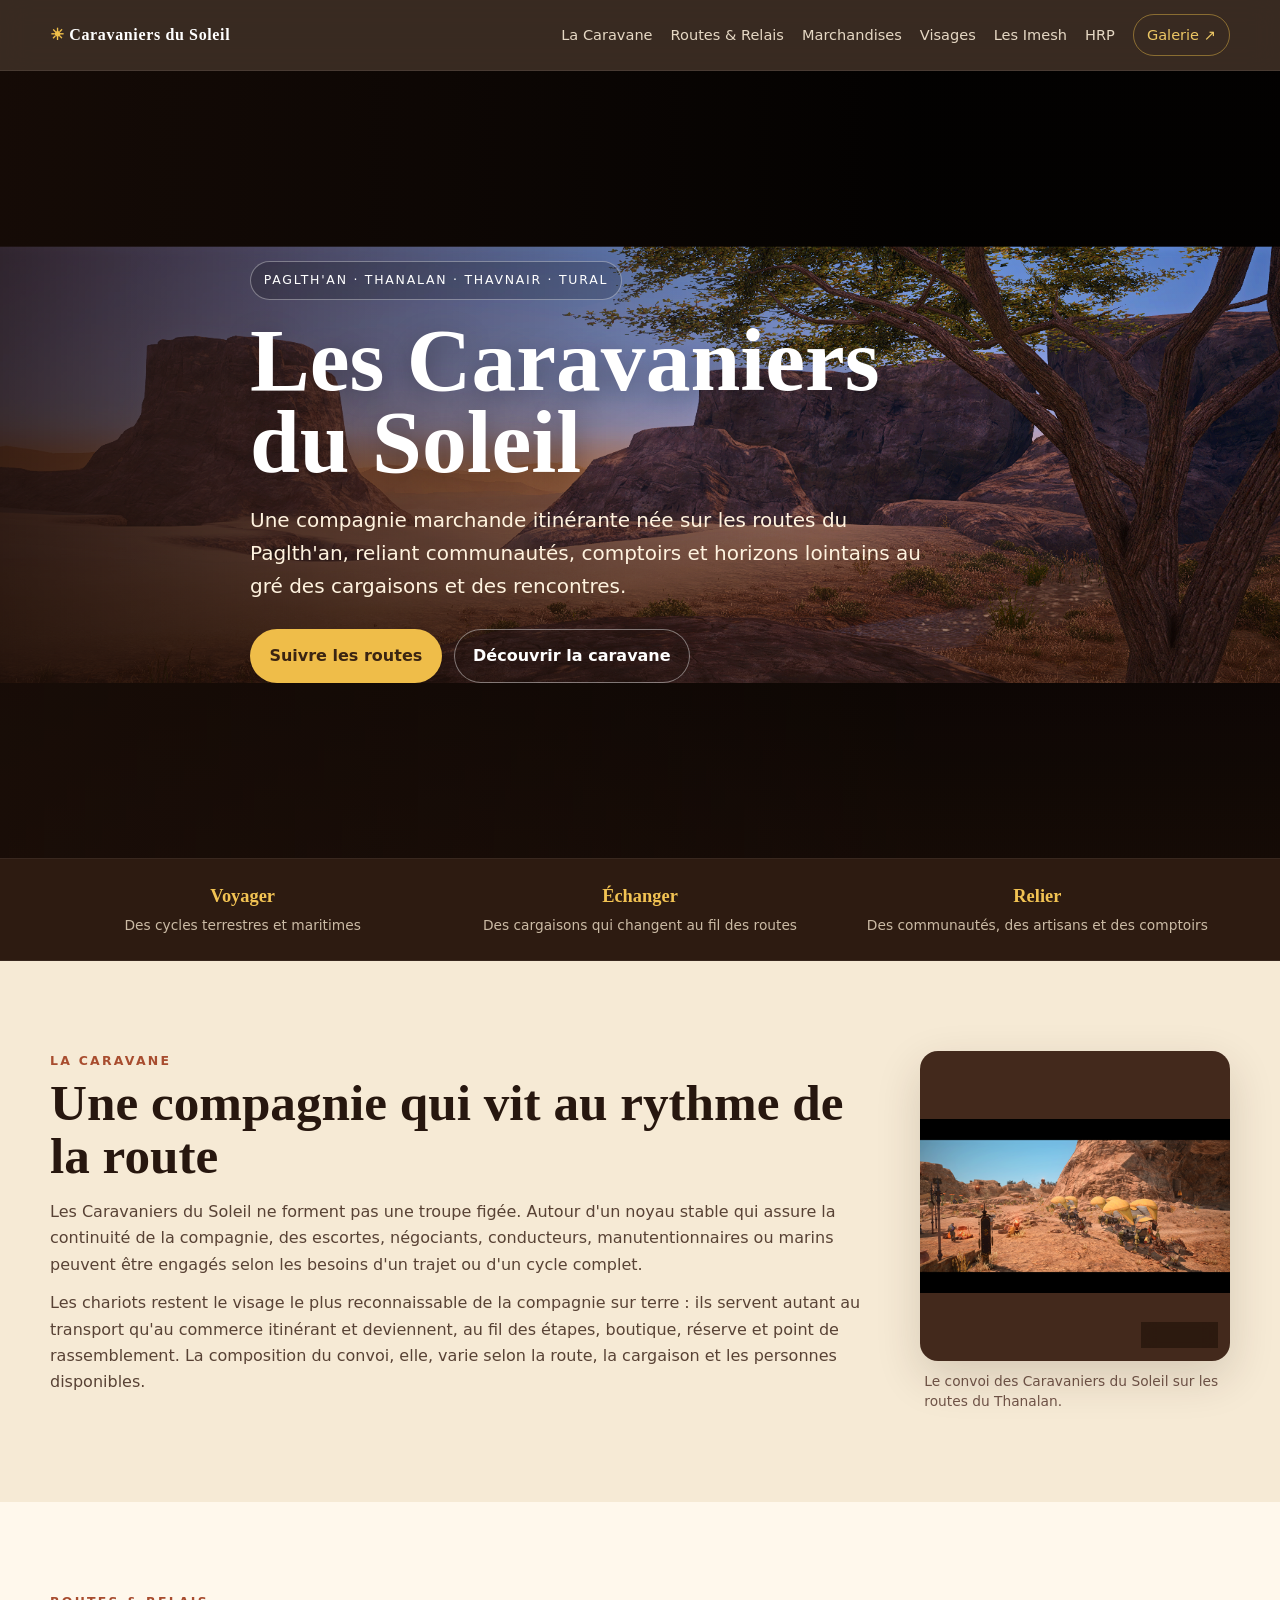
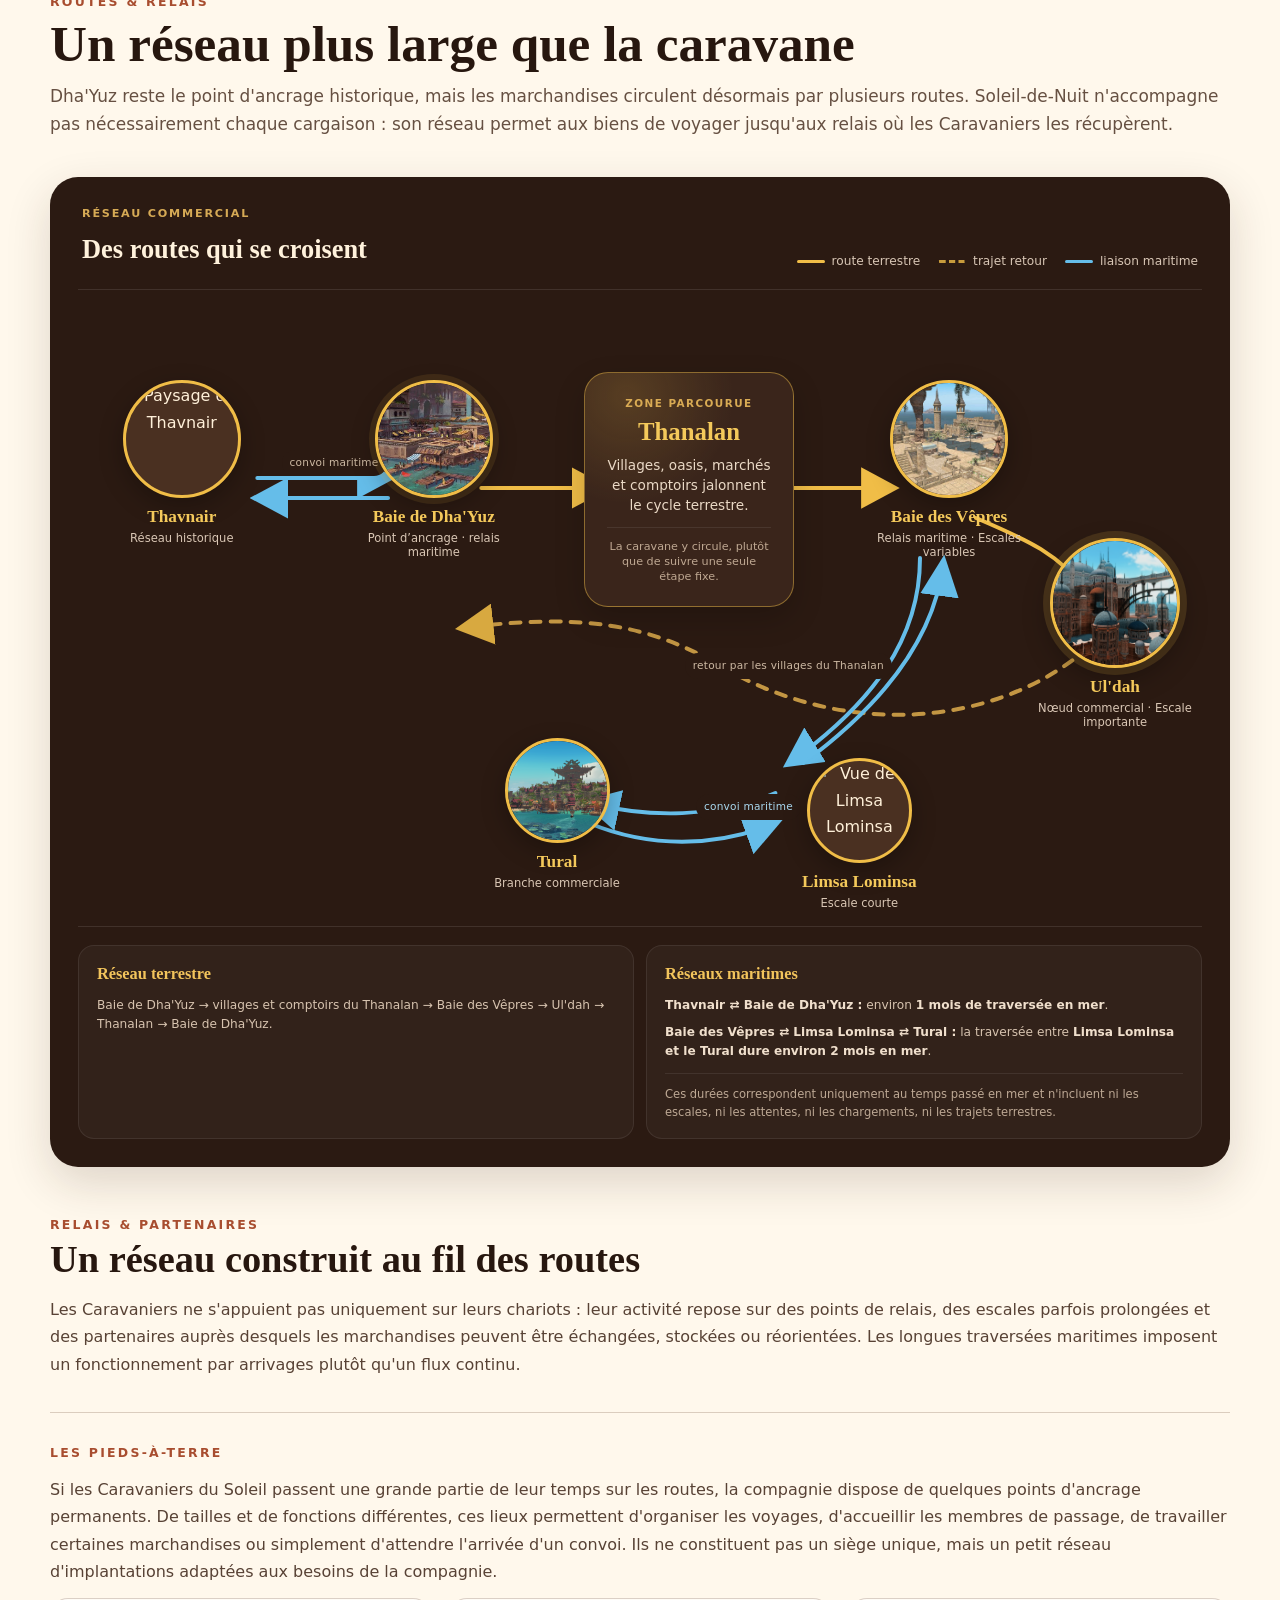
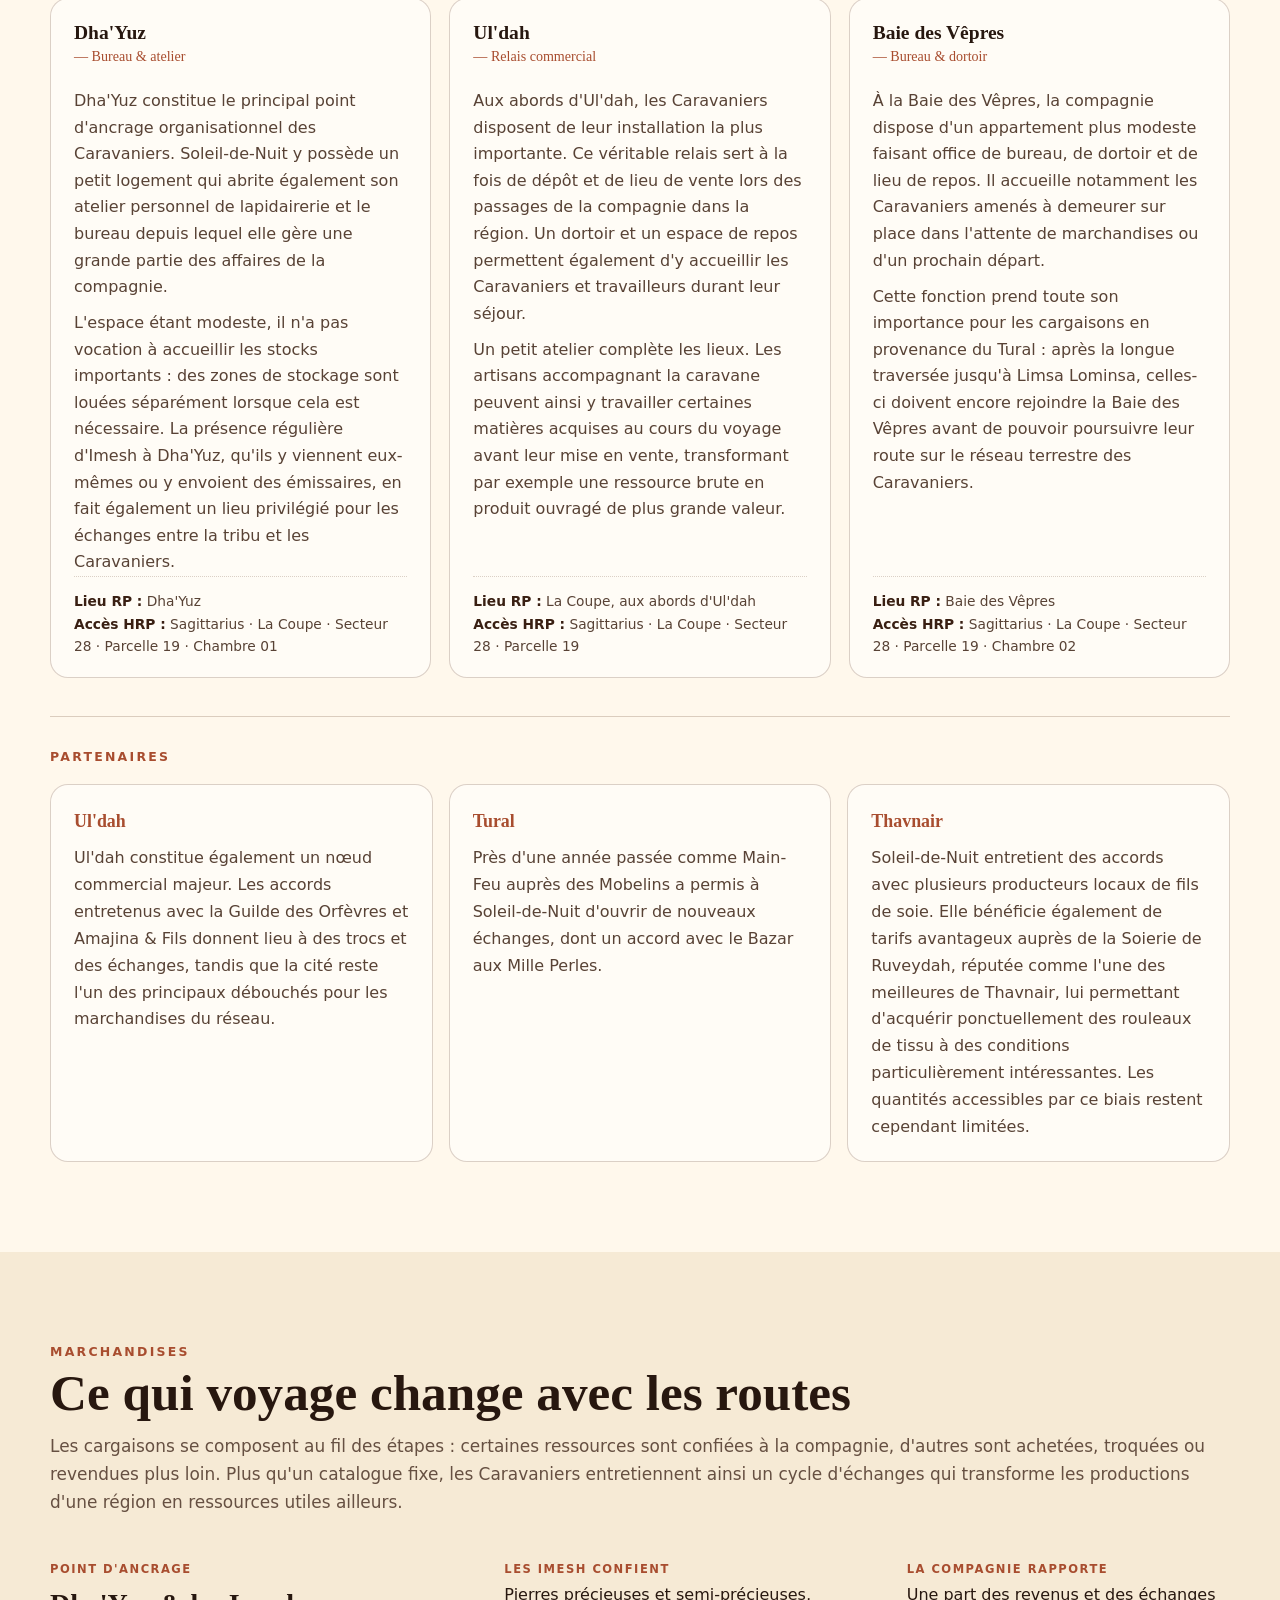
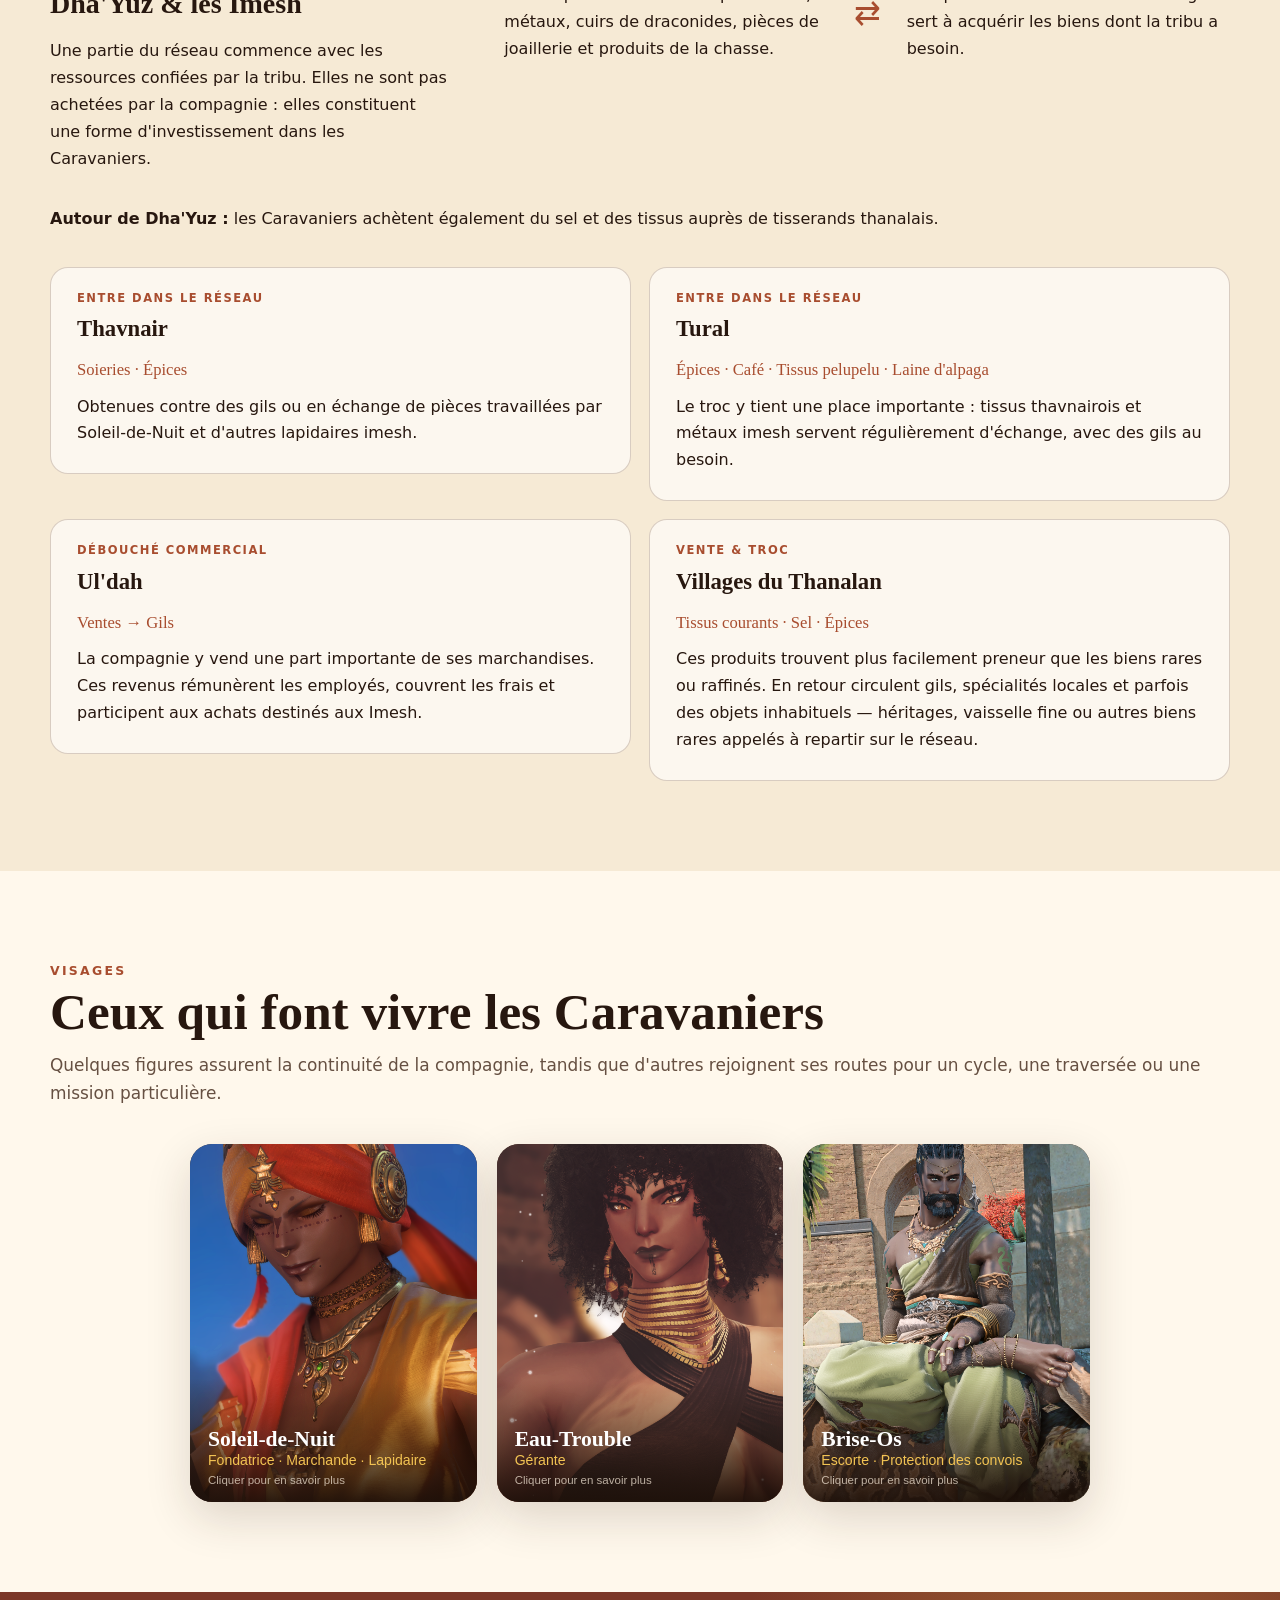
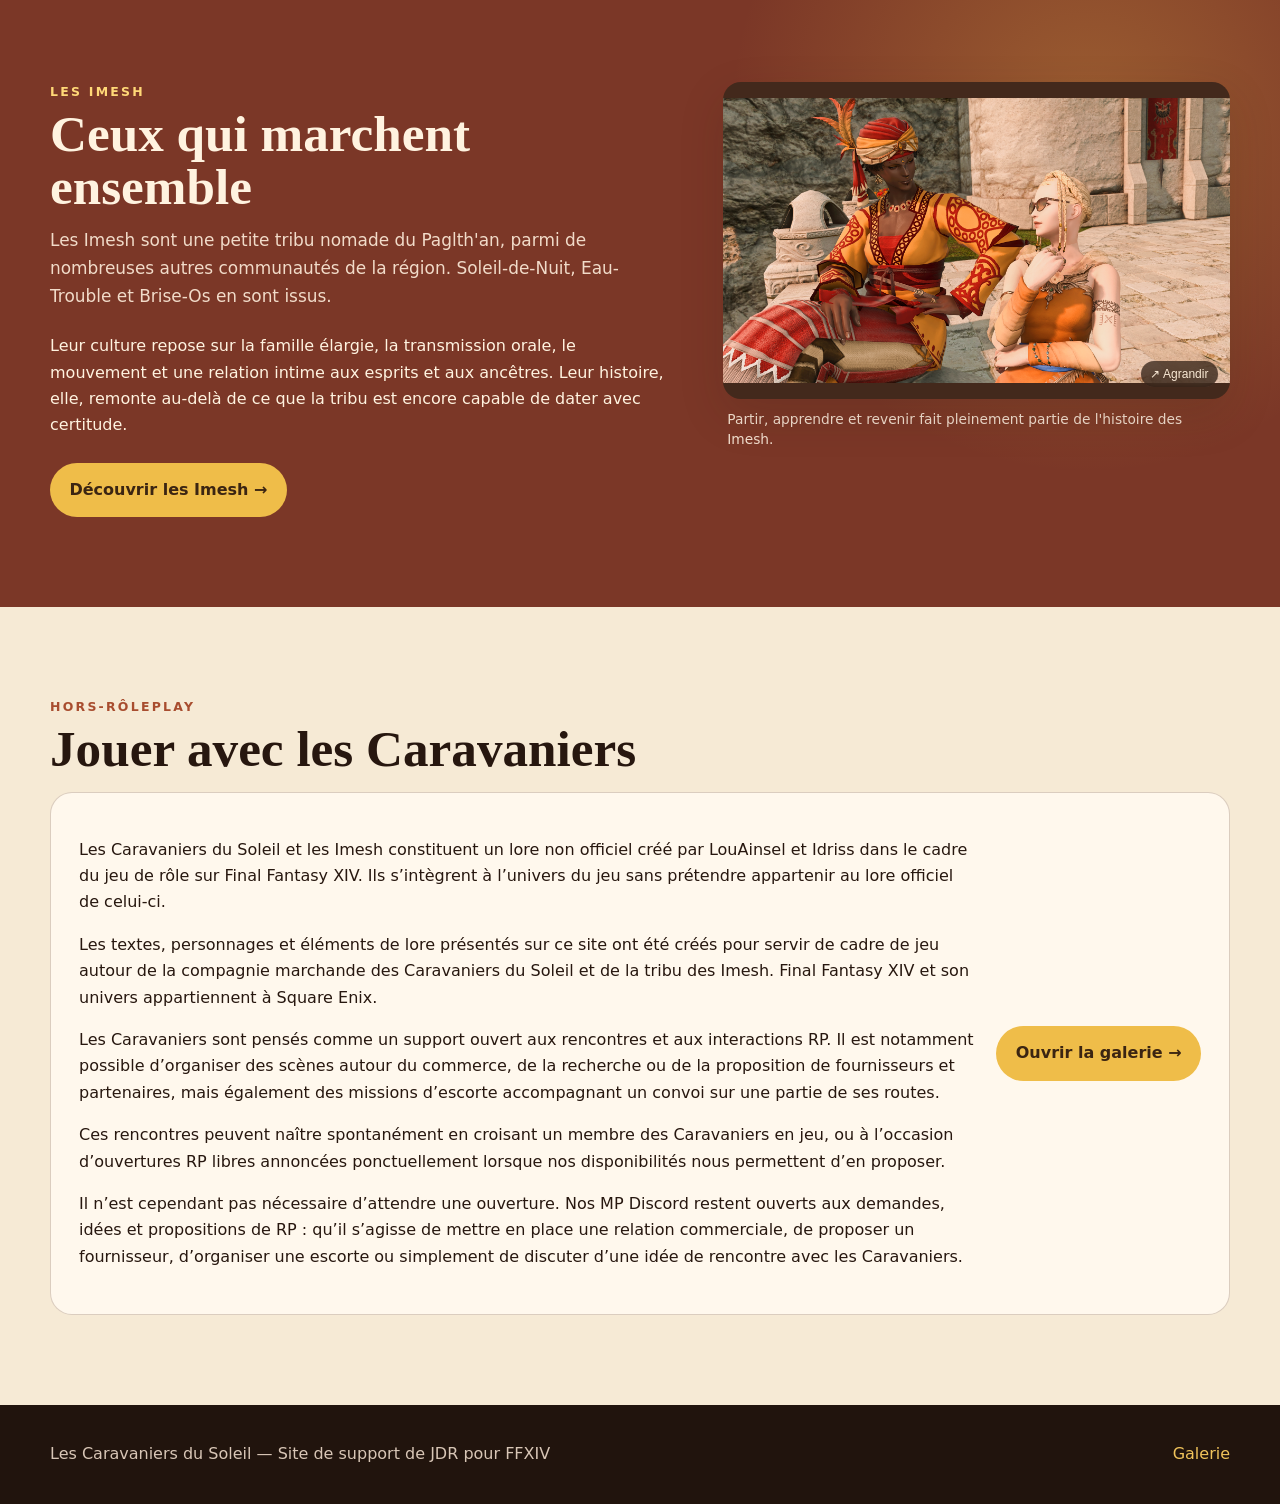
==== commit ac061fec: "Add files via upload" ====
--- a/index.html
+++ b/index.html
@@ -2,10 +2,26 @@
 
 <html lang="fr">
 <head>
-<meta charset="utf-8"/>
-<meta content="width=device-width, initial-scale=1" name="viewport"/>
-<title>Les Caravaniers du Soleil — Maquette</title>
-<link href="style.css" rel="stylesheet"/>
+  <meta charset="utf-8">
+  <meta name="viewport" content="width=device-width, initial-scale=1">
+
+  <title>Les Caravaniers du Soleil</title>
+  <meta name="description" content="Une compagnie marchande itinérante née sur les routes du Paglth'an, reliant communautés, comptoirs et horizons lointains au gré des cargaisons et des rencontres.">
+
+  <!-- Discord / Open Graph -->
+  <meta property="og:title" content="Les Caravaniers du Soleil">
+  <meta property="og:description" content="Une compagnie marchande itinérante née sur les routes du Paglth'an, reliant communautés, comptoirs et horizons lointains au gré des cargaisons et des rencontres.">
+  <meta property="og:type" content="website">
+  <meta property="og:site_name" content="Les Caravaniers du Soleil">
+  <meta property="og:locale" content="fr_FR">
+  <meta property="og:url" content="https://louainsel.github.io/caravaniers-du-soleil/">
+  <meta property="og:image" content="https://louainsel.github.io/caravaniers-du-soleil/assets/hero-paglthan.png">
+  <meta property="og:image:alt" content="Les routes du Paglth'an parcourues par les Caravaniers du Soleil">
+
+  <!-- Couleur de l'intégration -->
+  <meta name="theme-color" content="#e8b33f">
+
+  <link href="style.css" rel="stylesheet">
 </head>
 <body>
 <header class="site-header">
